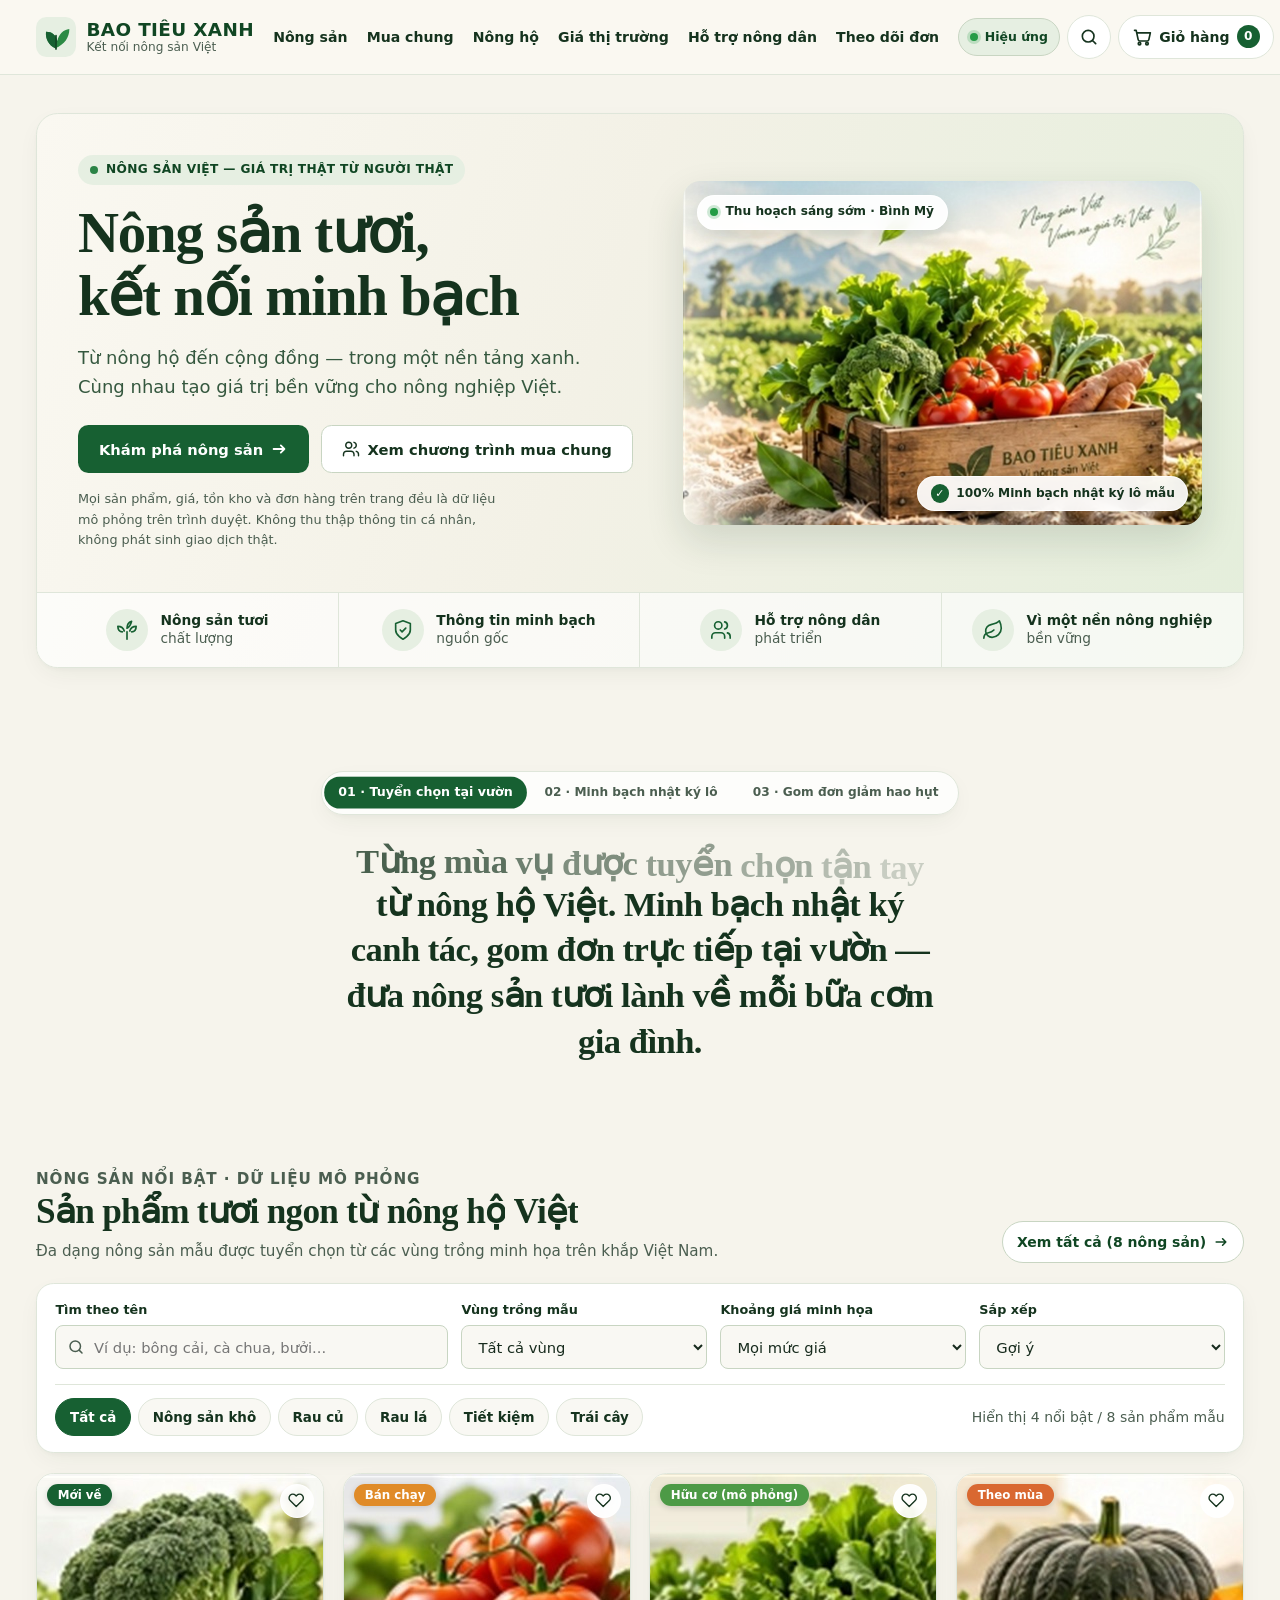
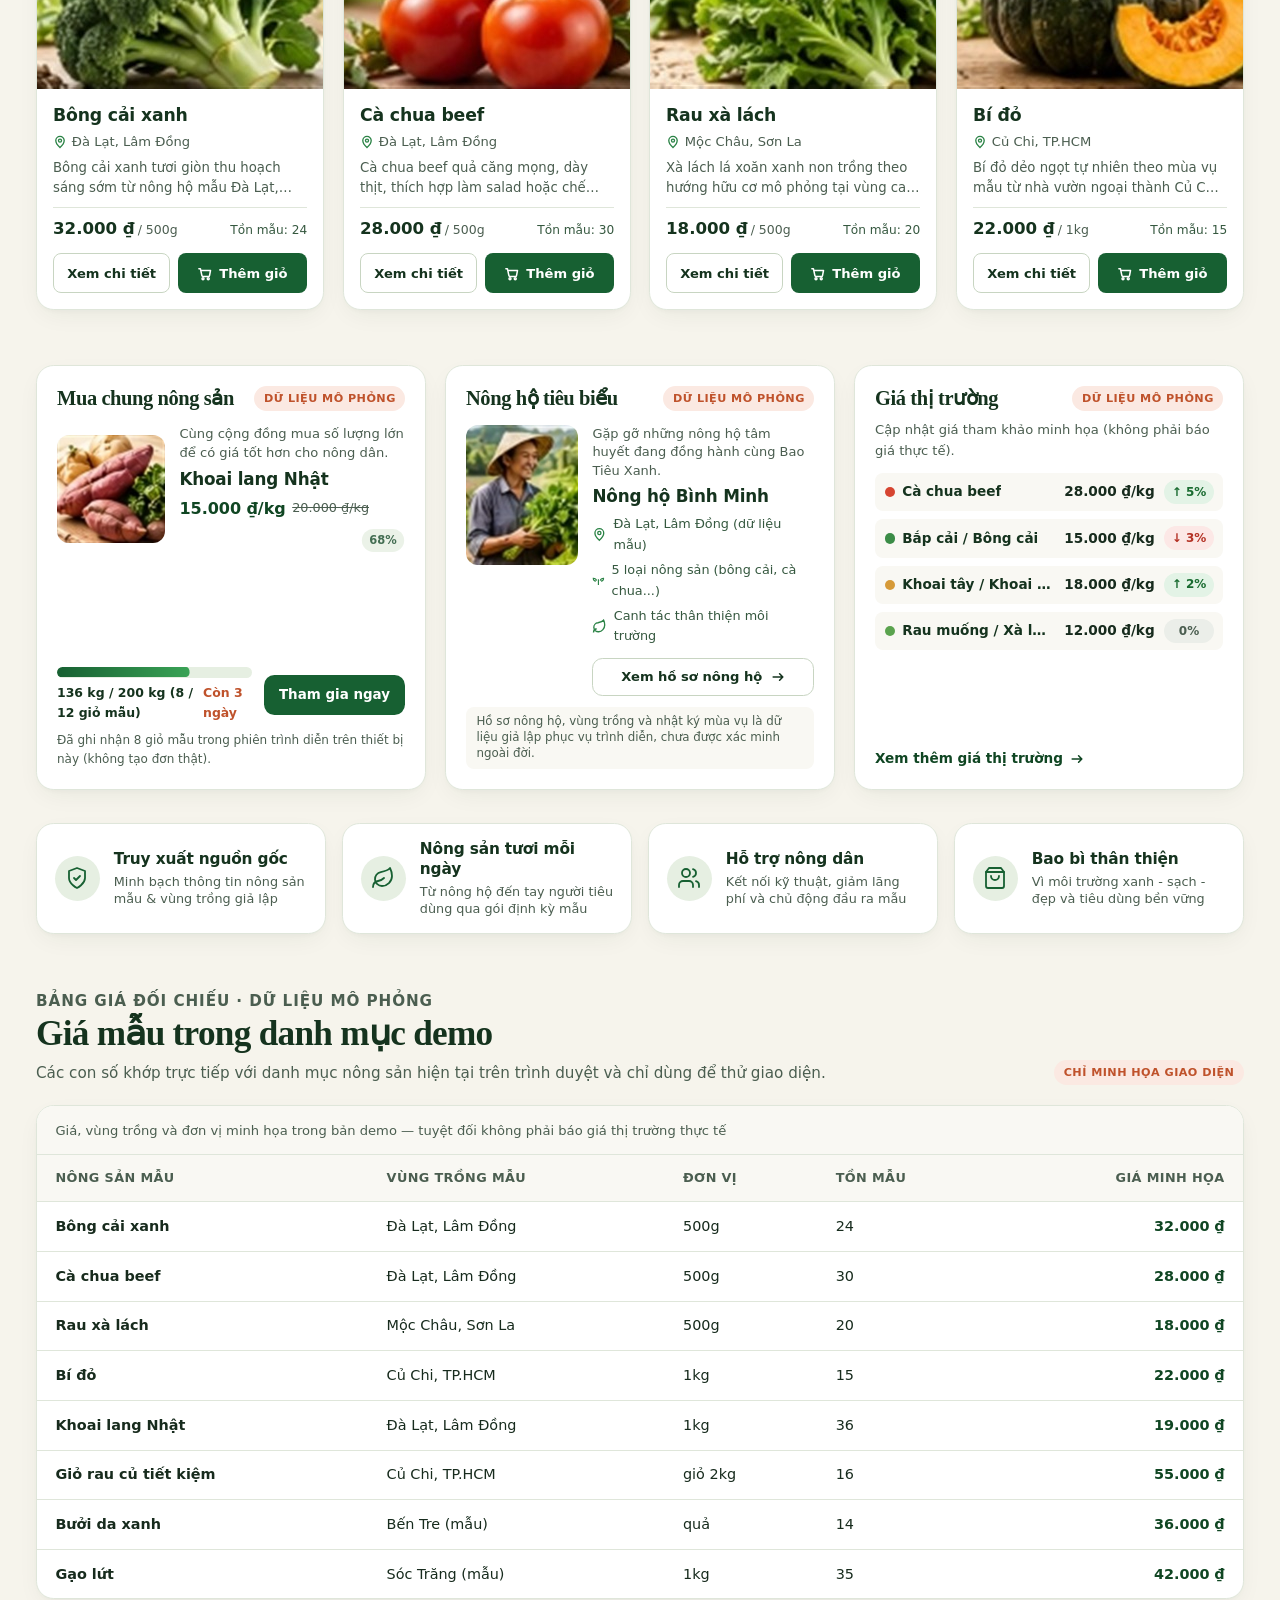
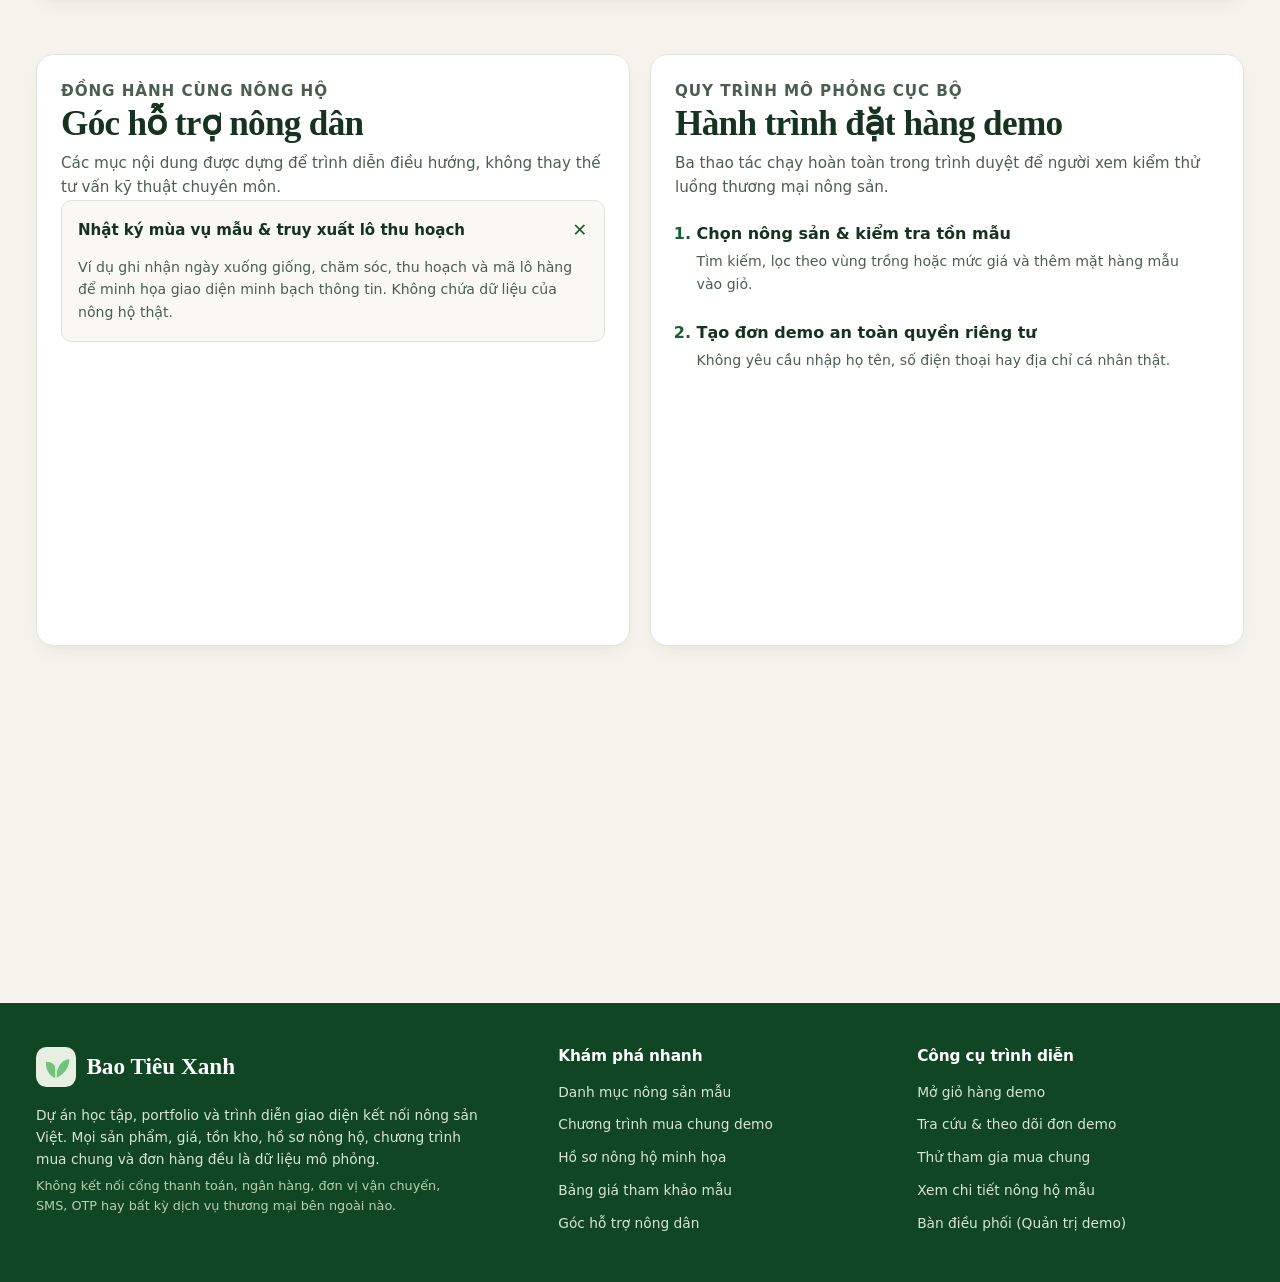
==== index.html @ a2316283 "Deploy Bao Tieu Xanh demo website with TITARVL Framer Motion" ====
<!DOCTYPE html>
<html lang="vi">
  <head>
    <meta charset="utf-8">
    <meta name="viewport" content="width=device-width, initial-scale=1">
    <title>Bao Tiêu Xanh — Nông sản tươi, kết nối minh bạch</title>
    <meta http-equiv="refresh" content="0; url=./demo-static/index.html">
    <script>
      window.location.replace("./demo-static/index.html" + window.location.search + window.location.hash);
    </script>
  </head>
  <body>
    <p>Đang chuyển hướng đến <a href="./demo-static/index.html">Bao Tiêu Xanh</a>...</p>
  </body>
</html>
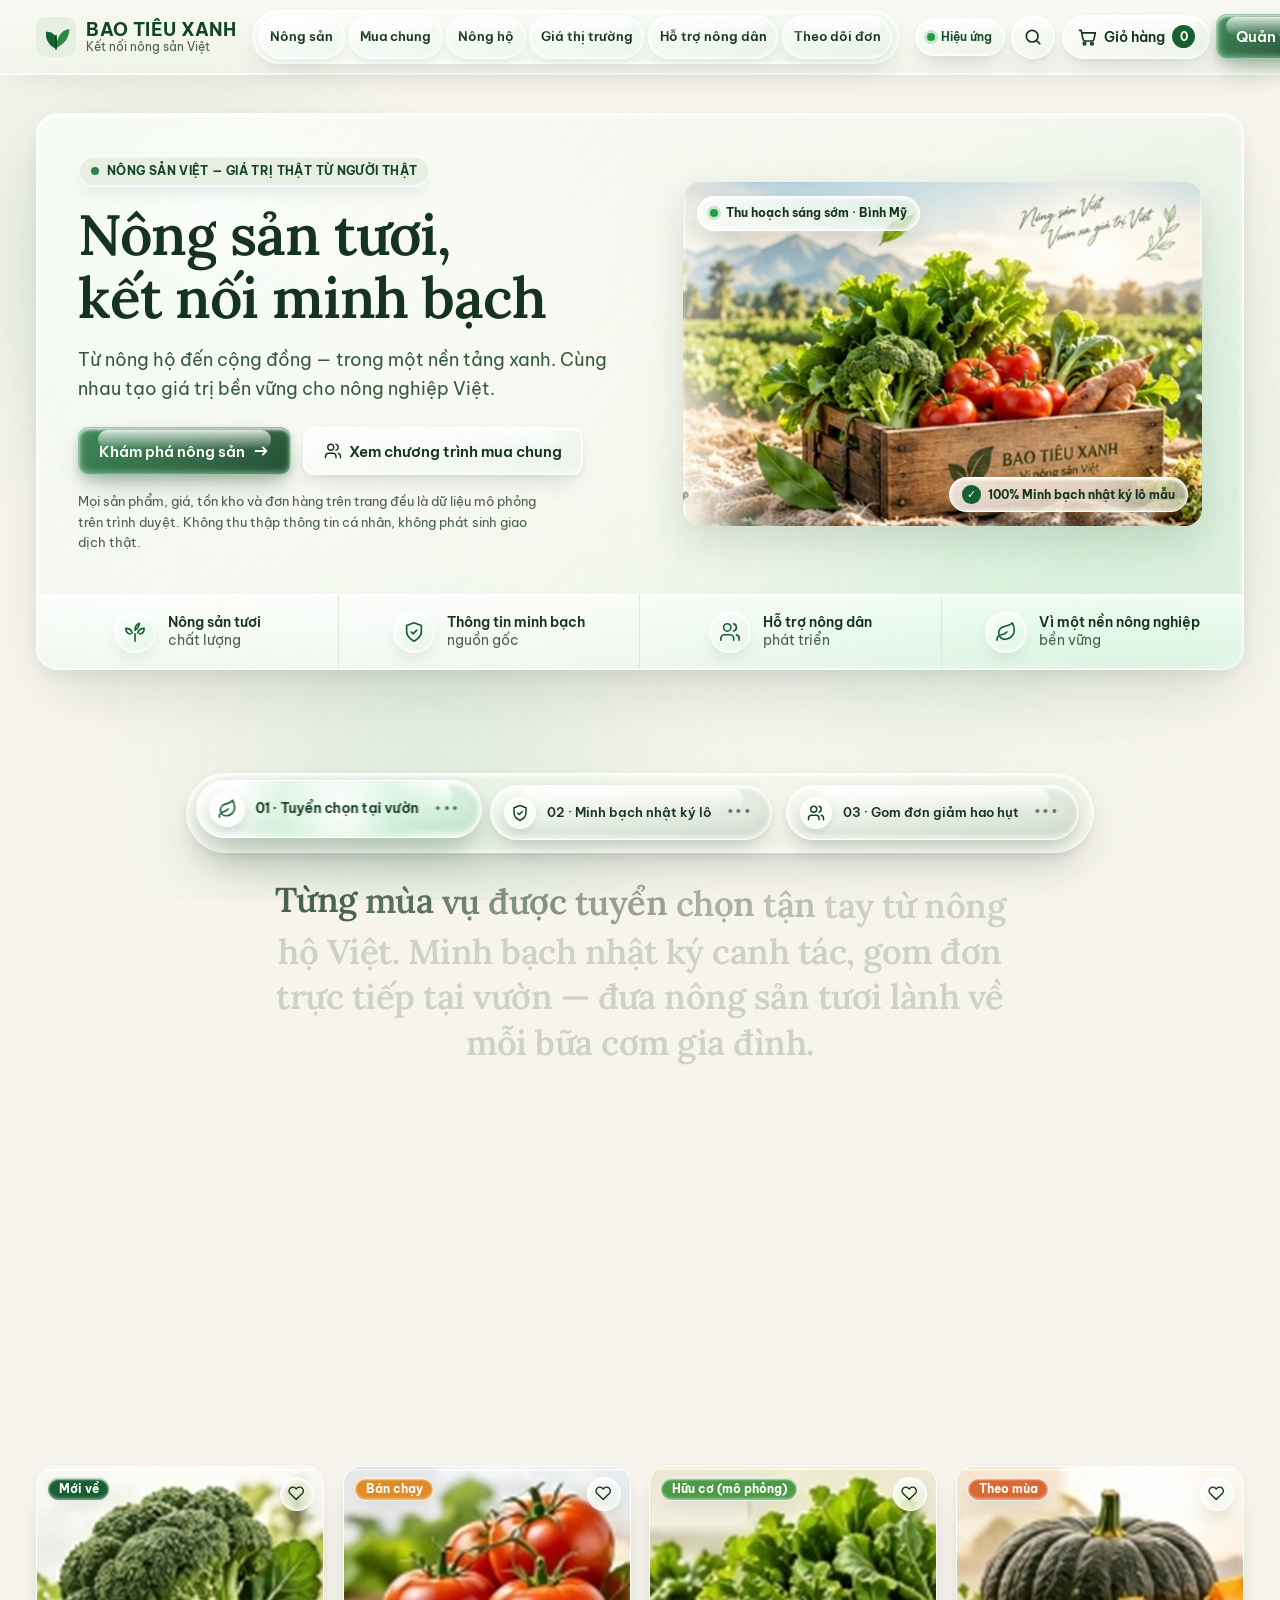
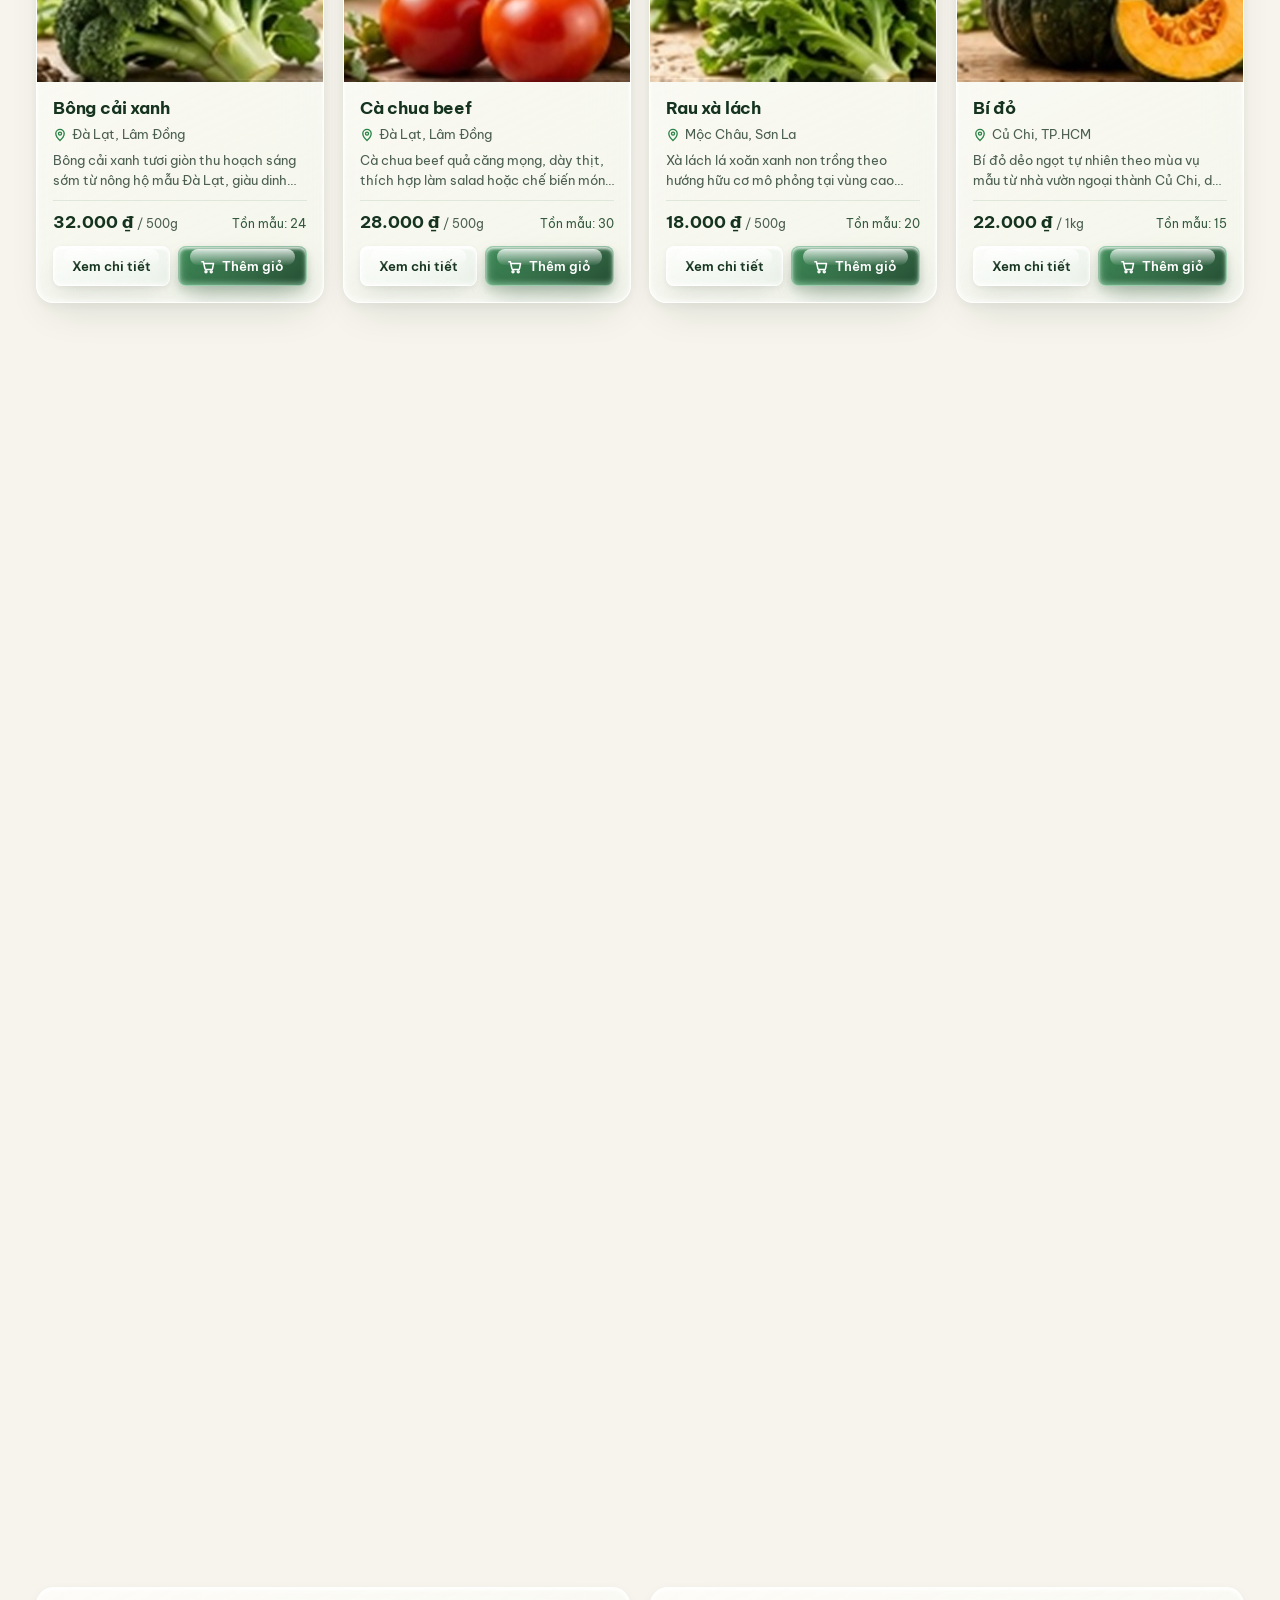
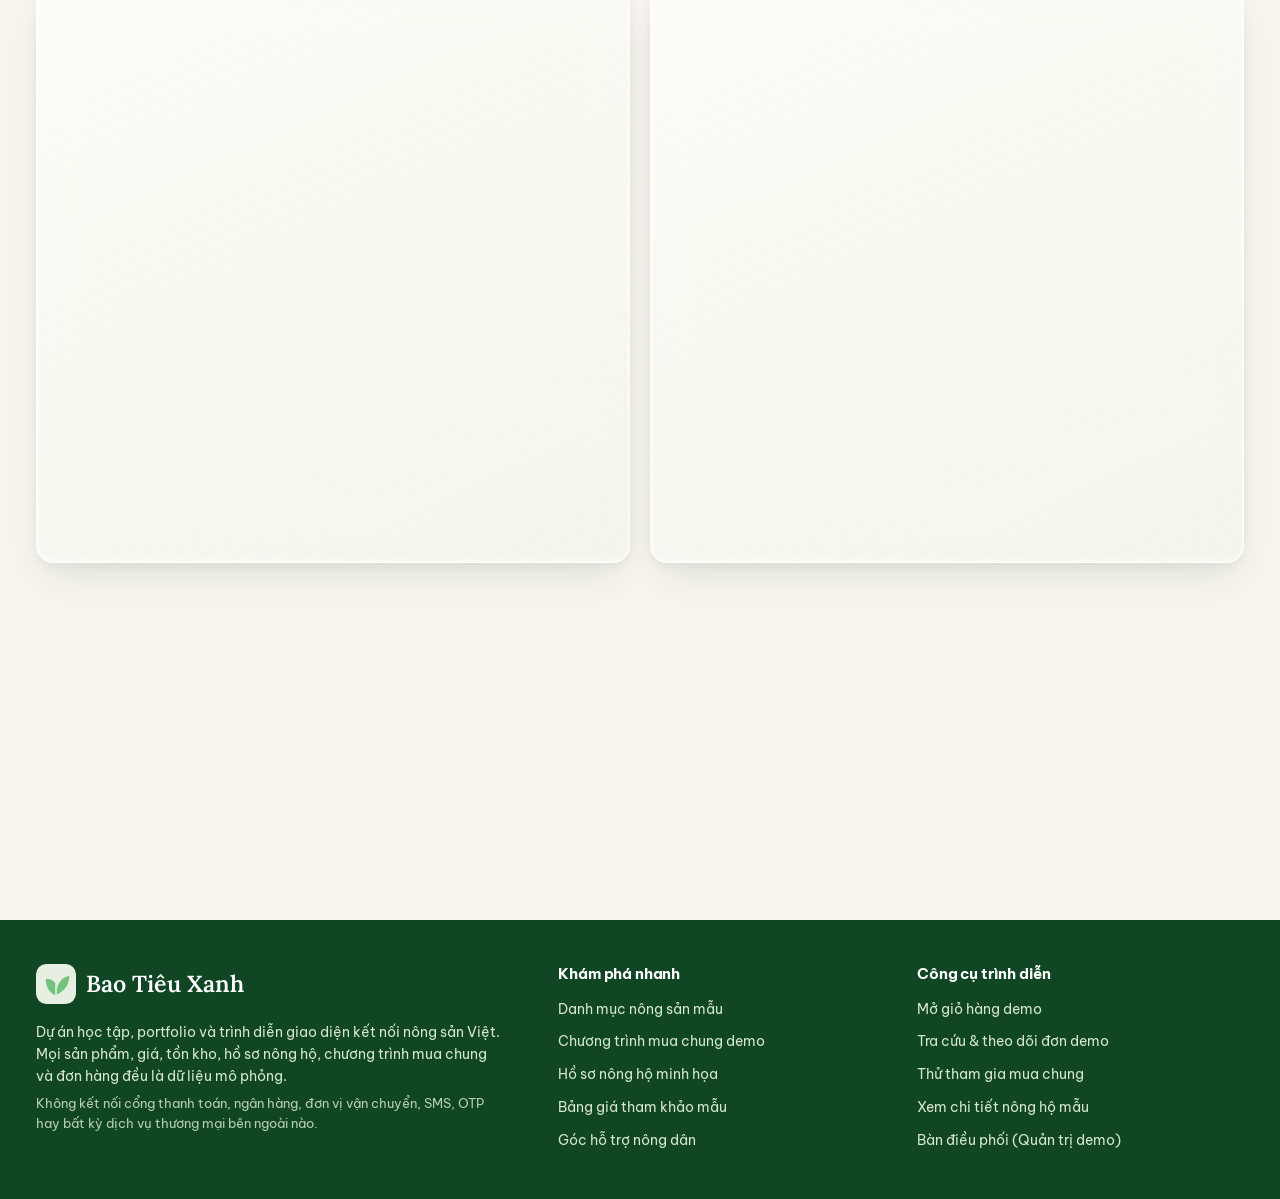
==== commit 911468f5: "Publish GitHub Pages static bundle" ====
--- a/index.html
+++ b/index.html
@@ -1,15 +1,1112 @@
-<!DOCTYPE html>
-<html lang="vi">
-  <head>
-    <meta charset="utf-8">
-    <meta name="viewport" content="width=device-width, initial-scale=1">
-    <title>Bao Tiêu Xanh — Nông sản tươi, kết nối minh bạch</title>
-    <meta http-equiv="refresh" content="0; url=./demo-static/index.html">
-    <script>
-      window.location.replace("./demo-static/index.html" + window.location.search + window.location.hash);
-    </script>
-  </head>
-  <body>
-    <p>Đang chuyển hướng đến <a href="./demo-static/index.html">Bao Tiêu Xanh</a>...</p>
-  </body>
-</html>
+<!doctype html>
+<html lang="vi" translate="no">
+
+<head>
+  <meta charset="utf-8">
+  <meta name="viewport" content="width=device-width, initial-scale=1">
+  <meta name="google" content="notranslate">
+  <meta name="theme-color" content="#176032">
+  <meta name="description"
+    content="Bao Tiêu Xanh — Nền tảng trình diễn kết nối nông sản Việt minh bạch, mua chung nông sản, hồ sơ nông hộ và đặt hàng mô phỏng.">
+  <link rel="preload" href="assets/fonts/lora-variable-latin.woff2" as="font" type="font/woff2" crossorigin>
+  <link rel="preload" href="assets/fonts/lora-variable-vietnamese.woff2" as="font" type="font/woff2" crossorigin>
+  <link rel="preload" href="assets/fonts/be-vietnam-pro-400-latin.woff2" as="font" type="font/woff2" crossorigin>
+  <link rel="preload" href="assets/fonts/be-vietnam-pro-400-vietnamese.woff2" as="font" type="font/woff2"
+    crossorigin>
+  <link rel="stylesheet" href="styles.css">
+  <script defer src="app.js"></script>
+  <title>Bao Tiêu Xanh — Kết nối nông sản Việt minh bạch (Bản trình diễn)</title>
+</head>
+
+<body>
+  <a class="skip-link" href="#main-content">Bỏ qua điều hướng</a>
+
+  <!-- Optical SVG Filter for Liquid Glass Refraction & Specular Caustics -->
+  <svg class="liquid-svg-defs" aria-hidden="true" focusable="false">
+    <defs>
+      <filter id="liquid-glass-refract" x="-10%" y="-10%" width="120%" height="120%" color-interpolation-filters="sRGB">
+        <feTurbulence type="fractalNoise" baseFrequency="0.018 0.024" numOctaves="2" seed="7" result="noise" />
+        <feGaussianBlur in="noise" stdDeviation="2.5" result="smoothNoise" />
+        <feDisplacementMap in="SourceGraphic" in2="smoothNoise" scale="6" xChannelSelector="R" yChannelSelector="G" />
+      </filter>
+    </defs>
+  </svg>
+
+  <!-- Ambient Color Orbs to maximize Frosted Liquid Glass backdrop-filter depth -->
+  <div class="ambient-glass-orbs" aria-hidden="true">
+    <span class="glass-orb glass-orb-emerald"></span>
+    <span class="glass-orb glass-orb-amber"></span>
+    <span class="glass-orb glass-orb-sage"></span>
+    <span class="glass-orb glass-orb-gold"></span>
+  </div>
+
+  <!-- Subtle botanical background line-art matching reference margins -->
+  <div class="botanical-decor botanical-decor-left" aria-hidden="true">
+    <svg viewBox="0 0 140 320" fill="none">
+      <path d="M12 290C42 225 68 150 96 42" stroke="currentColor" stroke-width="1.6" stroke-linecap="round" />
+      <path d="M56 184C28 172 14 148 18 124C44 130 62 152 56 184Z" stroke="currentColor" stroke-width="1.5"
+        stroke-linejoin="round" />
+      <path d="M68 148C98 140 116 118 114 92C86 96 68 118 68 148Z" stroke="currentColor" stroke-width="1.5"
+        stroke-linejoin="round" />
+      <path d="M78 110C52 96 42 74 46 50C70 58 84 80 78 110Z" stroke="currentColor" stroke-width="1.5"
+        stroke-linejoin="round" />
+      <path d="M88 76C112 66 126 48 124 24C100 30 88 50 88 76Z" stroke="currentColor" stroke-width="1.5"
+        stroke-linejoin="round" />
+    </svg>
+  </div>
+  <div class="botanical-decor botanical-decor-right" aria-hidden="true">
+    <svg viewBox="0 0 140 320" fill="none">
+      <path d="M128 290C98 225 72 150 44 42" stroke="currentColor" stroke-width="1.6" stroke-linecap="round" />
+      <path d="M84 184C112 172 126 148 122 124C96 130 78 152 84 184Z" stroke="currentColor" stroke-width="1.5"
+        stroke-linejoin="round" />
+      <path d="M72 148C42 140 24 118 26 92C54 96 72 118 72 148Z" stroke="currentColor" stroke-width="1.5"
+        stroke-linejoin="round" />
+      <path d="M62 110C88 96 98 74 94 50C70 58 56 80 62 110Z" stroke="currentColor" stroke-width="1.5"
+        stroke-linejoin="round" />
+    </svg>
+  </div>
+
+  <div class="site-wrapper">
+    <header class="site-header" id="site-header">
+      <div class="scroll-progress-bar" id="scroll-progress-bar" aria-hidden="true"></div>
+      <div class="container header-inner">
+        <button class="menu-toggle" id="menu-toggle" type="button" aria-expanded="false"
+          aria-controls="main-navigation">
+          <span class="menu-toggle-lines" aria-hidden="true"></span>
+          <span class="visually-hidden">Mở điều hướng</span>
+        </button>
+
+        <a class="brand-lockup" href="#home" aria-label="Bao Tiêu Xanh — Kết nối nông sản Việt, về đầu trang">
+          <span class="brand-icon-wrap" aria-hidden="true">
+            <svg class="brand-mark" viewBox="0 0 48 48">
+              <path d="M23 41C13 36 8 27 9 16C18 16 24 21 26 30C28 20 35 13 44 12C44 25 37 35 23 41Z" fill="#2b8a44" />
+              <path d="M23 41C13 36 8 27 9 16C18 16 24 21 26 30" fill="#176032" />
+              <path d="M24 42V22" stroke="#124724" stroke-width="2.6" stroke-linecap="round" />
+            </svg>
+          </span>
+          <span class="brand-text">
+            <span class="brand-title">BAO TIÊU XANH</span>
+            <span class="brand-subtitle">Kết nối nông sản Việt</span>
+          </span>
+        </a>
+
+        <nav class="main-navigation" id="main-navigation" aria-label="Điều hướng chính">
+          <a href="#san-pham">Nông sản</a>
+          <a href="#mua-chung">Mua chung</a>
+          <a href="#nong-ho">Nông hộ</a>
+          <a href="#gia-tham-khao">Giá thị trường</a>
+          <a href="#ho-tro">Hỗ trợ nông dân</a>
+          <button class="nav-link" type="button" data-open-dialog="track-dialog">Theo dõi đơn</button>
+          <button class="button button-small button-dark nav-admin-mobile" type="button"
+            data-open-dialog="admin-dialog">Quản trị</button>
+        </nav>
+
+        <div class="header-actions">
+          <button class="motion-toggle-btn" id="motion-toggle" type="button" aria-pressed="true"
+            title="Bật hoặc tắt hiệu ứng chuyển động">
+            <span class="motion-dot" aria-hidden="true"></span>
+            <span class="motion-label" id="motion-label">Hiệu ứng</span>
+          </button>
+
+          <button class="icon-action-btn" id="search-shortcut" type="button" aria-label="Tìm kiếm nông sản">
+            <svg viewBox="0 0 24 24" width="20" height="20" fill="none" stroke="currentColor" stroke-width="2"
+              stroke-linecap="round" stroke-linejoin="round" aria-hidden="true">
+              <circle cx="11" cy="11" r="7"></circle>
+              <path d="m20 20-3.5-3.5"></path>
+            </svg>
+          </button>
+
+          <button class="cart-trigger" id="cart-open" type="button" aria-haspopup="dialog" aria-controls="cart-dialog"
+            aria-label="Mở giỏ hàng demo">
+            <svg viewBox="0 0 24 24" width="20" height="20" fill="none" stroke="currentColor" stroke-width="2"
+              stroke-linecap="round" stroke-linejoin="round" aria-hidden="true">
+              <circle cx="9" cy="20" r="1.5"></circle>
+              <circle cx="18" cy="20" r="1.5"></circle>
+              <path d="M3 4h2l2.4 11.2a2 2 0 0 0 2 1.6h8.8a2 2 0 0 0 2-1.6L22 7H6"></path>
+            </svg>
+            <span class="cart-trigger-text">Giỏ hàng</span>
+            <span class="cart-count" id="cart-count" aria-label="0 sản phẩm">0</span>
+          </button>
+
+          <button class="button button-dark header-admin-btn" type="button" data-open-dialog="admin-dialog">Quản trị</button>
+        </div>
+      </div>
+    </header>
+
+    <main id="main-content">
+      <!-- HERO SECTION (Mapped to home-export.json Hero Section oT2BnE8Xo) -->
+      <section class="hero-section content-section" id="home" data-scene-target="harvest">
+        <div class="container">
+          <div class="hero-banner-shell" id="hero-banner-shell">
+            <div class="hero-main-grid">
+              <div class="hero-copy-col">
+                <!-- HjL21fk0e: appearEffect onMount (tween 0,1.03,0.56,1 1s) + parallaxEffect speed 140 -->
+                <p class="demo-note" data-hero-enter="tag" data-parallax-speed="140">
+                  <span class="demo-dot" aria-hidden="true"></span>
+                  <span>NÔNG SẢN VIỆT — GIÁ TRỊ THẬT TỪ NGƯỜI THẬT</span>
+                </p>
+                <!-- nSbXPqmtA: appearEffect onMount (y:60, tween 0.6,0,0.38,1.01 1.1s) + parallaxEffect speed 180 + withTextReveal -->
+                <h1 data-hero-enter="heading" data-parallax-speed="180" data-text-reveal>Nông sản tươi,<br>kết nối minh bạch</h1>
+                <!-- StcOupOJT: appearEffect onMount (y:60, skewX:-3, tween 0.6,0,0.38,1.01 1.1s) + parallaxEffect speed 140 -->
+                <p class="hero-copy" data-hero-enter="description" data-parallax-speed="140">Từ nông hộ đến cộng đồng —
+                  trong một nền tảng xanh. Cùng nhau tạo giá trị bền vững cho nông nghiệp Việt.</p>
+                <div class="hero-actions">
+                  <!-- apCbNrzxd: appearEffect onMount (y:60, skewX:-3, tween 0.6,0,0.38,1.01 1.1s) + parallaxEffect speed 140 -->
+                  <a class="button button-dark button-hero-primary" href="#san-pham" data-hero-enter="cta-primary"
+                    data-parallax-speed="140">
+                    <span>Khám phá nông sản</span>
+                    <svg viewBox="0 0 20 20" width="18" height="18" fill="none" stroke="currentColor" stroke-width="2"
+                      stroke-linecap="round" stroke-linejoin="round" aria-hidden="true">
+                      <path d="M4 10h12m-4-4 4 4-4 4" />
+                    </svg>
+                  </a>
+                  <!-- PXvYMi9dc: appearEffect onMount (y:60, skewX:-3, tween 0.6,0,0.38,1.01 1.1s) + parallaxEffect speed 140 -->
+                  <a class="button button-outline button-hero-secondary" href="#mua-chung"
+                    data-hero-enter="cta-secondary" data-parallax-speed="140">
+                    <svg viewBox="0 0 24 24" width="18" height="18" fill="none" stroke="currentColor" stroke-width="1.9"
+                      stroke-linecap="round" stroke-linejoin="round" aria-hidden="true">
+                      <path d="M16 21v-2a4 4 0 0 0-4-4H6a4 4 0 0 0-4 4v2" />
+                      <circle cx="9" cy="7" r="4" />
+                      <path d="M22 21v-2a4 4 0 0 0-3-3.87" />
+                      <path d="M16 3.13a4 4 0 0 1 0 7.75" />
+                    </svg>
+                    <span>Xem chương trình mua chung</span>
+                  </a>
+                </div>
+                <p class="hero-footnote" data-hero-enter="footnote">Mọi sản phẩm, giá, tồn kho và đơn hàng trên trang
+                  đều là dữ liệu mô phỏng trên trình duyệt. Không thu thập thông tin cá nhân, không phát sinh giao dịch
+                  thật.</p>
+              </div>
+
+              <div class="hero-media-col">
+                <!-- b3y0Udg0m: appearEffect onMount (opacity:0, scale:1.2, tween 0.44,0,0.56,1 1.6s 0s) + styleTransformEffect -->
+                <div class="hero-image-card" id="hero-image-card" data-hero-enter="media" data-parallax-speed="-80">
+                  <div class="hero-float-chip hero-float-chip-top" aria-hidden="true">
+                    <span class="chip-pulse-dot"></span>
+                    <span>Thu hoạch sáng sớm · Bình Mỹ</span>
+                  </div>
+                  <img src="assets/images/hero-banner.jpg"
+                    alt="Thùng gỗ nông sản tươi Bao Tiêu Xanh gồm bông cải xanh, cà chua, xà lách và khoai lang trên cánh đồng mẫu"
+                    width="680" height="450" fetchpriority="high">
+                  <div class="hero-float-chip hero-float-chip-bottom" aria-hidden="true">
+                    <span class="chip-icon-badge">✓</span>
+                    <span>100% Minh bạch nhật ký lô mẫu</span>
+                  </div>
+                </div>
+              </div>
+            </div>
+
+            <!-- 4 Platform Benefit Highlights inside Hero bottom strip -->
+            <div class="hero-highlights" aria-label="Giá trị cốt lõi Bao Tiêu Xanh">
+              <div class="highlight-item" data-hero-enter="highlight" style="--stagger-i: 0">
+                <span class="highlight-icon" aria-hidden="true">
+                  <svg viewBox="0 0 24 24" width="22" height="22" fill="none" stroke="currentColor" stroke-width="1.8"
+                    stroke-linecap="round" stroke-linejoin="round">
+                    <path d="M12 22v-8" />
+                    <path d="M7 14c-3.5 0-5-2.5-5-6 3.5 0 6 1.5 7 5" />
+                    <path d="M17 14c3.5 0 5-2.5 5-6-3.5 0-6 1.5-7 5" />
+                    <path d="M12 10c0-4 2-6.5 5-7.5-1 4-2.5 6.5-5 7.5Z" />
+                  </svg>
+                </span>
+                <div class="highlight-copy">
+                  <strong>Nông sản tươi</strong>
+                  <span>chất lượng</span>
+                </div>
+              </div>
+
+              <div class="highlight-item" data-hero-enter="highlight" style="--stagger-i: 1">
+                <span class="highlight-icon" aria-hidden="true">
+                  <svg viewBox="0 0 24 24" width="22" height="22" fill="none" stroke="currentColor" stroke-width="1.8"
+                    stroke-linecap="round" stroke-linejoin="round">
+                    <path d="M12 22s8-4 8-10V5l-8-3-8 3v7c0 6 8 10 8 10z" />
+                    <path d="m9 12 2 2 4-4" />
+                  </svg>
+                </span>
+                <div class="highlight-copy">
+                  <strong>Thông tin minh bạch</strong>
+                  <span>nguồn gốc</span>
+                </div>
+              </div>
+
+              <div class="highlight-item" data-hero-enter="highlight" style="--stagger-i: 2">
+                <span class="highlight-icon" aria-hidden="true">
+                  <svg viewBox="0 0 24 24" width="22" height="22" fill="none" stroke="currentColor" stroke-width="1.8"
+                    stroke-linecap="round" stroke-linejoin="round">
+                    <path d="M16 21v-2a4 4 0 0 0-4-4H6a4 4 0 0 0-4 4v2" />
+                    <circle cx="9" cy="7" r="4" />
+                    <path d="M22 21v-2a4 4 0 0 0-3-3.87" />
+                    <path d="M16 3.13a4 4 0 0 1 0 7.75" />
+                  </svg>
+                </span>
+                <div class="highlight-copy">
+                  <strong>Hỗ trợ nông dân</strong>
+                  <span>phát triển</span>
+                </div>
+              </div>
+
+              <div class="highlight-item" data-hero-enter="highlight" style="--stagger-i: 3">
+                <span class="highlight-icon" aria-hidden="true">
+                  <svg viewBox="0 0 24 24" width="22" height="22" fill="none" stroke="currentColor" stroke-width="1.8"
+                    stroke-linecap="round" stroke-linejoin="round">
+                    <path d="M11 20A7 7 0 0 1 9.8 6.1C15.5 5 17 4.48 19 2c1 2 2 4.18 2 8 0 5.5-4.78 10-10 10Z" />
+                    <path d="M2 21c0-3 1.85-5.36 5.08-6C9.5 14.52 12 13 13 12" />
+                  </svg>
+                </span>
+                <div class="highlight-copy">
+                  <strong>Vì một nền nông nghiệp</strong>
+                  <span>bền vững</span>
+                </div>
+              </div>
+            </div>
+          </div>
+        </div>
+      </section>
+
+      <!-- SUB-HERO EDITORIAL MANIFESTO (Mapped to home-export.json Sub Hero GxWICECEJ, Headline 1 iwKWyOoan withTextReveal, fYpWaNEya scrollVariantEffect & Flare ClYkQI6UH) -->
+      <section class="sub-hero-manifesto" id="sub-hero-manifesto" aria-label="Tuyên ngôn minh bạch nông sản Việt">
+        <div class="framer-flare" data-reveal data-reveal-type="flare" aria-hidden="true"></div>
+        <div class="container sub-hero-inner">
+          <div class="sub-hero-variant-rail liquid-capsule-dock" id="sub-hero-variant-rail" data-active-step="1" role="group" aria-label="Bộ nút kính lỏng 3D định hướng">
+            <button class="sub-hero-step liquid-capsule is-active" type="button" data-step="1" data-scroll-to="#san-pham">
+              <span class="liquid-capsule-icon" aria-hidden="true">
+                <svg viewBox="0 0 24 24" width="18" height="18" fill="none" stroke="currentColor" stroke-width="2" stroke-linecap="round" stroke-linejoin="round">
+                  <path d="M11 20A7 7 0 0 1 9.8 6.1C15.5 5 17 4.48 19 2c1 2 2 4.18 2 8 0 5.5-4.78 10-10 10Z"/>
+                  <path d="M2 21c0-3 1.85-5.36 5.08-6C9.5 14.52 12 13 13 12"/>
+                </svg>
+              </span>
+              <span class="liquid-capsule-label">01 · Tuyển chọn tại vườn</span>
+              <span class="liquid-capsule-dots" aria-hidden="true">•••</span>
+            </button>
+            <button class="sub-hero-step liquid-capsule" type="button" data-step="2" data-scroll-to="#nong-ho">
+              <span class="liquid-capsule-icon" aria-hidden="true">
+                <svg viewBox="0 0 24 24" width="18" height="18" fill="none" stroke="currentColor" stroke-width="2" stroke-linecap="round" stroke-linejoin="round">
+                  <path d="M12 22s8-4 8-10V5l-8-3-8 3v7c0 6 8 10 8 10z"/>
+                  <path d="m9 12 2 2 4-4"/>
+                </svg>
+              </span>
+              <span class="liquid-capsule-label">02 · Minh bạch nhật ký lô</span>
+              <span class="liquid-capsule-dots" aria-hidden="true">•••</span>
+            </button>
+            <button class="sub-hero-step liquid-capsule" type="button" data-step="3" data-scroll-to="#mua-chung">
+              <span class="liquid-capsule-icon" aria-hidden="true">
+                <svg viewBox="0 0 24 24" width="18" height="18" fill="none" stroke="currentColor" stroke-width="2" stroke-linecap="round" stroke-linejoin="round">
+                  <path d="M16 21v-2a4 4 0 0 0-4-4H6a4 4 0 0 0-4 4v2"/>
+                  <circle cx="9" cy="7" r="4"/>
+                  <path d="M22 21v-2a4 4 0 0 0-3-3.87"/>
+                  <path d="M16 3.13a4 4 0 0 1 0 7.75"/>
+                </svg>
+              </span>
+              <span class="liquid-capsule-label">03 · Gom đơn giảm hao hụt</span>
+              <span class="liquid-capsule-dots" aria-hidden="true">•••</span>
+            </button>
+          </div>
+          <p class="sub-hero-scrub-headline" id="sub-hero-scrub-headline" data-scroll-scrub-text>
+            Từng mùa vụ được tuyển chọn tận tay từ nông hộ Việt. Minh bạch nhật ký canh tác, gom đơn trực tiếp tại vườn
+            — đưa nông sản tươi lành về mỗi bữa cơm gia đình.
+          </p>
+        </div>
+      </section>
+
+      <!-- FEATURED PRODUCTS & CATALOG SECTION -->
+      <section class="content-section products-section" id="san-pham" data-scene-target="produce">
+        <div class="container">
+          <div class="section-header-bar" data-reveal data-reveal-type="spring-up">
+            <div class="section-heading">
+              <p class="section-kicker">NÔNG SẢN NỔI BẬT · DỮ LIỆU MÔ PHỎNG</p>
+              <h2 data-text-reveal>Sản phẩm tươi ngon từ nông hộ Việt</h2>
+              <p>Đa dạng nông sản mẫu được tuyển chọn từ các vùng trồng minh họa trên khắp Việt Nam.</p>
+            </div>
+            <div class="section-header-right">
+              <button class="view-all-btn" id="toggle-catalog-view" type="button">
+                <span id="toggle-catalog-label">Xem tất cả</span>
+                <svg viewBox="0 0 20 20" width="16" height="16" fill="none" stroke="currentColor" stroke-width="2"
+                  stroke-linecap="round" stroke-linejoin="round" aria-hidden="true">
+                  <path d="M4 10h12m-4-4 4 4-4 4" />
+                </svg>
+              </button>
+            </div>
+          </div>
+
+          <div class="catalog-toolbar" data-reveal>
+            <div class="catalog-controls">
+              <label class="search-field">
+                <span>Tìm theo tên</span>
+                <div class="search-input-wrap">
+                  <svg class="search-input-icon" viewBox="0 0 24 24" width="18" height="18" fill="none"
+                    stroke="currentColor" stroke-width="2" stroke-linecap="round" stroke-linejoin="round"
+                    aria-hidden="true">
+                    <circle cx="11" cy="11" r="7"></circle>
+                    <path d="m20 20-3.5-3.5"></path>
+                  </svg>
+                  <input id="product-search" type="search" autocomplete="off"
+                    placeholder="Ví dụ: bông cải, cà chua, bưởi...">
+                </div>
+              </label>
+
+              <label class="select-field">
+                <span>Vùng trồng mẫu</span>
+                <select id="region-filter">
+                  <option value="">Tất cả vùng</option>
+                </select>
+              </label>
+
+              <label class="select-field">
+                <span>Khoảng giá minh họa</span>
+                <select id="price-filter">
+                  <option value="all">Mọi mức giá</option>
+                  <option value="low">Đến 30.000 ₫</option>
+                  <option value="middle">30.001–50.000 ₫</option>
+                  <option value="high">Trên 50.000 ₫</option>
+                </select>
+              </label>
+
+              <label class="select-field">
+                <span>Sắp xếp</span>
+                <select id="sort-select">
+                  <option value="featured">Gợi ý</option>
+                  <option value="price-asc">Giá thấp đến cao</option>
+                  <option value="price-desc">Giá cao đến thấp</option>
+                  <option value="name">Tên A đến Z</option>
+                </select>
+              </label>
+            </div>
+
+            <div class="catalog-meta-row">
+              <div class="category-filter" id="category-filters" role="group" aria-label="Lọc theo nhóm nông sản"></div>
+              <p class="result-count" id="results-count" aria-live="polite"></p>
+            </div>
+          </div>
+
+          <div class="product-grid" id="product-grid" aria-live="polite"></div>
+        </div>
+      </section>
+
+      <!-- THREE-COLUMN BENTO SHOWCASE (GROUP BUYING, FARMER PROFILES, MARKET PRICES) -->
+      <div class="container bento-showcase-container">
+        <div class="bento-showcase-grid">
+          <!-- CARD 1: MUA CHUNG NÔNG SẢN (ksVSZX7ix story-left + iLB2S3RaZ scrollVariantEffect) -->
+          <section class="bento-card group-section" id="mua-chung" data-scene-target="group" data-reveal
+            data-reveal-type="story-left" data-scroll-variant="from" style="--stagger-i: 0">
+            <div class="bento-card-header">
+              <h2>Mua chung nông sản</h2>
+              <span class="sim-pill">DỮ LIỆU MÔ PHỎNG</span>
+            </div>
+
+            <div class="group-panel">
+              <div class="group-media-row">
+                <div class="group-thumb-wrap">
+                  <img src="assets/images/khoai-lang-nhat.jpg" alt="Khoai lang Nhật minh họa chương trình mua chung"
+                    width="160" height="160">
+                </div>
+                <div class="group-copy">
+                  <p class="group-intro-text">Cùng cộng đồng mua số lượng lớn để có giá tốt hơn cho nông dân.</p>
+                  <h3 id="group-title">Khoai lang Nhật</h3>
+                  <div class="group-price-tier">
+                    <strong class="group-price-active">15.000&nbsp;₫/kg</strong>
+                    <del class="group-price-original">20.000&nbsp;₫/kg</del>
+                    <span class="group-percent-pill" id="group-percent-pill">68%</span>
+                  </div>
+                </div>
+                <div class="group-secondary-thumb" aria-hidden="true">
+                  <img src="assets/images/gio-rau-mua-chung.jpg" alt="" width="140" height="120">
+                </div>
+              </div>
+
+              <div class="group-progress">
+                <div class="group-bar-row">
+                  <div class="group-bar-col">
+                    <progress class="visually-hidden" id="group-progress" value="8" max="12">68%</progress>
+                    <div class="group-meter-track" aria-hidden="true">
+                      <span class="group-meter-fill" id="group-meter-fill" style="transform: scaleX(0.68)"></span>
+                    </div>
+                    <div class="progress-labels">
+                      <strong id="group-progress-label">136 kg / 200 kg (8 / 12 giỏ mẫu)</strong>
+                      <span class="group-countdown">Còn 3 ngày</span>
+                    </div>
+                  </div>
+                  <button class="button button-dark button-group-join" type="button"
+                    data-open-dialog="group-dialog">Tham gia ngay</button>
+                </div>
+                <p class="group-progress-note" id="group-progress-note">Tiến độ mô phỏng cục bộ trên trình duyệt, không
+                  tạo đơn hay nghĩa vụ mua thật.</p>
+              </div>
+            </div>
+          </section>
+
+          <!-- CARD 2: NÔNG HỘ TIÊU BIỂU (qDUqTHgyi spring-up) -->
+          <section class="bento-card farmer-section" id="nong-ho" data-scene-target="farm" data-reveal
+            data-reveal-type="spring-up" style="--stagger-i: 1">
+            <div class="bento-card-header">
+              <h2>Nông hộ tiêu biểu</h2>
+              <span class="sim-pill">DỮ LIỆU MÔ PHỎNG</span>
+            </div>
+
+            <div class="farmer-record">
+              <div class="farmer-card-grid">
+                <div class="farmer-avatar-wrap">
+                  <img src="assets/images/nong-ho-binh-minh.jpg" alt="Chân dung minh họa đại diện Nông hộ Bình Minh"
+                    width="160" height="200">
+                </div>
+                <div class="farmer-record-main">
+                  <p class="farmer-intro-text">Gặp gỡ những nông hộ tâm huyết đang đồng hành cùng Bao Tiêu Xanh.</p>
+                  <h3>Nông hộ Bình Minh</h3>
+                  <dl class="farmer-facts">
+                    <div>
+                      <dt>
+                        <svg viewBox="0 0 20 20" width="15" height="15" fill="none" stroke="currentColor"
+                          stroke-width="1.8" aria-hidden="true">
+                          <path d="M10 18s6-5.2 6-10a6 6 0 1 0-12 0c0 4.8 6 10 6 10Z" />
+                          <circle cx="10" cy="8" r="2.2" />
+                        </svg>
+                        <span class="visually-hidden">Khu vực mẫu:</span>
+                      </dt>
+                      <dd>Đà Lạt, Lâm Đồng (dữ liệu mẫu)</dd>
+                    </div>
+                    <div>
+                      <dt>
+                        <svg viewBox="0 0 20 20" width="15" height="15" fill="none" stroke="currentColor"
+                          stroke-width="1.8" aria-hidden="true">
+                          <path d="M10 17V8" />
+                          <path d="M6 11c-2.5 0-4-1.8-4-4.5 2.5 0 4.5 1.2 5.2 3.8" />
+                          <path d="M14 11c2.5 0 4-1.8 4-4.5-2.5 0-4.5 1.2-5.2 3.8" />
+                        </svg>
+                        <span class="visually-hidden">Sản phẩm minh họa:</span>
+                      </dt>
+                      <dd>5 loại nông sản (bông cải, cà chua...)</dd>
+                    </div>
+                    <div>
+                      <dt>
+                        <svg viewBox="0 0 20 20" width="15" height="15" fill="none" stroke="currentColor"
+                          stroke-width="1.8" aria-hidden="true">
+                          <path d="M9 17A6 6 0 0 1 8 5c4.5-1 6-1.5 7.5-3.5.8 1.6 1.5 3.4 1.5 6.5 0 4.6-3.8 9-8 9Z" />
+                          <path d="M2 18c0-2.5 1.5-4.4 4.2-5" />
+                        </svg>
+                        <span class="visually-hidden">Phương thức mẫu:</span>
+                      </dt>
+                      <dd>Canh tác thân thiện môi trường</dd>
+                    </div>
+                  </dl>
+                  <button class="button button-outline button-farmer-more" type="button"
+                    data-open-dialog="farmer-dialog">
+                    <span>Xem hồ sơ nông hộ</span>
+                    <svg viewBox="0 0 20 20" width="16" height="16" fill="none" stroke="currentColor" stroke-width="2"
+                      stroke-linecap="round" stroke-linejoin="round" aria-hidden="true">
+                      <path d="M4 10h12m-4-4 4 4-4 4" />
+                    </svg>
+                  </button>
+                </div>
+              </div>
+              <p class="farmer-disclaimer">Hồ sơ nông hộ, vùng trồng và nhật ký mùa vụ là dữ liệu giả lập phục vụ trình
+                diễn, chưa được xác minh ngoài đời.</p>
+            </div>
+          </section>
+
+          <!-- CARD 3: GIÁ THỊ TRƯỜNG (dkNurMcjR story-right) -->
+          <section class="bento-card market-card-section" id="gia-thi-truong-card" data-reveal
+            data-reveal-type="story-right" style="--stagger-i: 2">
+            <div class="bento-card-header">
+              <h2>Giá thị trường</h2>
+              <span class="sim-pill">DỮ LIỆU MÔ PHỎNG</span>
+            </div>
+            <p class="market-card-subtitle">Cập nhật giá tham khảo minh họa (không phải báo giá thực tế).</p>
+
+            <ul class="market-quick-list" id="market-quick-list" aria-label="Bảng tóm tắt giá tham khảo minh họa">
+              <li class="market-quick-item">
+                <span class="market-item-name">
+                  <span class="market-dot market-dot-red" aria-hidden="true"></span>
+                  <strong>Cà chua beef</strong>
+                </span>
+                <span class="market-item-price">28.000&nbsp;₫/kg</span>
+                <span class="market-trend trend-up" aria-label="Tăng 5 phần trăm mô phỏng">↑ 5%</span>
+              </li>
+              <li class="market-quick-item">
+                <span class="market-item-name">
+                  <span class="market-dot market-dot-green" aria-hidden="true"></span>
+                  <strong>Bắp cải / Bông cải</strong>
+                </span>
+                <span class="market-item-price">15.000&nbsp;₫/kg</span>
+                <span class="market-trend trend-down" aria-label="Giảm 3 phần trăm mô phỏng">↓ 3%</span>
+              </li>
+              <li class="market-quick-item">
+                <span class="market-item-name">
+                  <span class="market-dot market-dot-gold" aria-hidden="true"></span>
+                  <strong>Khoai tây / Khoai lang</strong>
+                </span>
+                <span class="market-item-price">18.000&nbsp;₫/kg</span>
+                <span class="market-trend trend-up" aria-label="Tăng 2 phần trăm mô phỏng">↑ 2%</span>
+              </li>
+              <li class="market-quick-item">
+                <span class="market-item-name">
+                  <span class="market-dot market-dot-leaf" aria-hidden="true"></span>
+                  <strong>Rau muống / Xà lách</strong>
+                </span>
+                <span class="market-item-price">12.000&nbsp;₫/kg</span>
+                <span class="market-trend trend-neutral" aria-label="Không đổi 0 phần trăm mô phỏng">0%</span>
+              </li>
+            </ul>
+
+            <a class="market-more-link" href="#gia-tham-khao">
+              <span>Xem thêm giá thị trường</span>
+              <svg viewBox="0 0 20 20" width="16" height="16" fill="none" stroke="currentColor" stroke-width="2"
+                stroke-linecap="round" stroke-linejoin="round" aria-hidden="true">
+                <path d="M4 10h12m-4-4 4 4-4 4" />
+              </svg>
+            </a>
+          </section>
+        </div>
+      </div>
+
+      <!-- SUSTAINABILITY & FARMER SUPPORT 4-CARD FEATURE STRIP (kEdkOUsev tween-up) -->
+      <section class="content-section value-section" id="minh-bach" data-scene-target="farm">
+        <div class="container">
+          <div class="visually-hidden">
+            <h2>Cam kết minh bạch và định hướng bền vững trong bản trình diễn</h2>
+          </div>
+          <div class="value-feature-grid">
+            <article class="value-feature-card" data-reveal data-reveal-type="tween-up" style="--stagger-i: 0">
+              <span class="value-feature-icon" aria-hidden="true">
+                <svg viewBox="0 0 24 24" width="24" height="24" fill="none" stroke="currentColor" stroke-width="1.8"
+                  stroke-linecap="round" stroke-linejoin="round">
+                  <path d="M12 22s8-4 8-10V5l-8-3-8 3v7c0 6 8 10 8 10z" />
+                  <path d="m9 12 2 2 4-4" />
+                </svg>
+              </span>
+              <div>
+                <h3>Truy xuất nguồn gốc</h3>
+                <p>Minh bạch thông tin nông sản mẫu & vùng trồng giả lập</p>
+              </div>
+            </article>
+
+            <article class="value-feature-card" data-reveal data-reveal-type="tween-up" style="--stagger-i: 1">
+              <span class="value-feature-icon" aria-hidden="true">
+                <svg viewBox="0 0 24 24" width="24" height="24" fill="none" stroke="currentColor" stroke-width="1.8"
+                  stroke-linecap="round" stroke-linejoin="round">
+                  <path d="M11 20A7 7 0 0 1 9.8 6.1C15.5 5 17 4.48 19 2c1 2 2 4.18 2 8 0 5.5-4.78 10-10 10Z" />
+                  <path d="M2 21c0-3 1.85-5.36 5.08-6C9.5 14.52 12 13 13 12" />
+                </svg>
+              </span>
+              <div>
+                <h3>Nông sản tươi mỗi ngày</h3>
+                <p>Từ nông hộ đến tay người tiêu dùng qua gói định kỳ mẫu</p>
+              </div>
+            </article>
+
+            <article class="value-feature-card" data-reveal data-reveal-type="tween-up" style="--stagger-i: 2">
+              <span class="value-feature-icon" aria-hidden="true">
+                <svg viewBox="0 0 24 24" width="24" height="24" fill="none" stroke="currentColor" stroke-width="1.8"
+                  stroke-linecap="round" stroke-linejoin="round">
+                  <path d="M16 21v-2a4 4 0 0 0-4-4H6a4 4 0 0 0-4 4v2" />
+                  <circle cx="9" cy="7" r="4" />
+                  <path d="M22 21v-2a4 4 0 0 0-3-3.87" />
+                  <path d="M16 3.13a4 4 0 0 1 0 7.75" />
+                </svg>
+              </span>
+              <div>
+                <h3>Hỗ trợ nông dân</h3>
+                <p>Kết nối kỹ thuật, giảm lãng phí và chủ động đầu ra mẫu</p>
+              </div>
+            </article>
+
+            <article class="value-feature-card" data-reveal data-reveal-type="tween-up" style="--stagger-i: 3">
+              <span class="value-feature-icon" aria-hidden="true">
+                <svg viewBox="0 0 24 24" width="24" height="24" fill="none" stroke="currentColor" stroke-width="1.8"
+                  stroke-linecap="round" stroke-linejoin="round">
+                  <path d="M6 2 3 6v14a2 2 0 0 0 2 2h14a2 2 0 0 0 2-2V6l-3-4Z" />
+                  <path d="M3 6h18" />
+                  <path d="M16 10a4 4 0 0 1-8 0" />
+                </svg>
+              </span>
+              <div>
+                <h3>Bao bì thân thiện</h3>
+                <p>Vì môi trường xanh - sạch - đẹp và tiêu dùng bền vững</p>
+              </div>
+            </article>
+          </div>
+        </div>
+      </section>
+
+      <!-- FULL SAMPLE MARKET PRICE TABLE SECTION -->
+      <section class="content-section market-section" id="gia-tham-khao">
+        <div class="container">
+          <div class="section-header-bar" data-reveal data-reveal-type="spring-up">
+            <div class="section-heading">
+              <p class="section-kicker">BẢNG GIÁ ĐỐI CHIẾU · DỮ LIỆU MÔ PHỎNG</p>
+              <h2 data-text-reveal>Giá mẫu trong danh mục demo</h2>
+              <p>Các con số khớp trực tiếp với danh mục nông sản hiện tại trên trình duyệt và chỉ dùng để thử giao diện.
+              </p>
+            </div>
+            <div class="section-header-right">
+              <span class="sim-pill">CHỈ MINH HỌA GIAO DIỆN</span>
+            </div>
+          </div>
+
+          <div class="market-table-wrap" data-reveal data-reveal-type="spring-up">
+            <table>
+              <caption>Giá, vùng trồng và đơn vị minh họa trong bản demo — tuyệt đối không phải báo giá thị trường thực
+                tế</caption>
+              <thead>
+                <tr>
+                  <th scope="col">Nông sản mẫu</th>
+                  <th scope="col">Vùng trồng mẫu</th>
+                  <th scope="col">Đơn vị</th>
+                  <th scope="col">Tồn mẫu</th>
+                  <th scope="col">Giá minh họa</th>
+                </tr>
+              </thead>
+              <tbody id="market-table-body"></tbody>
+            </table>
+          </div>
+        </div>
+      </section>
+
+      <!-- FARMER SUPPORT, ORDER WORKFLOW & FAQ SECTIONS -->
+      <div class="container lower-sections-grid">
+        <section class="content-section support-section" id="ho-tro">
+          <div class="section-heading" data-reveal data-reveal-type="spring-up">
+            <p class="section-kicker">ĐỒNG HÀNH CÙNG NÔNG HỘ</p>
+            <h2 data-text-reveal>Góc hỗ trợ nông dân</h2>
+            <p>Các mục nội dung được dựng để trình diễn điều hướng, không thay thế tư vấn kỹ thuật chuyên môn.</p>
+          </div>
+          <div class="support-list">
+            <details open data-reveal data-reveal-type="tween-up" style="--stagger-i: 0">
+              <summary>Nhật ký mùa vụ mẫu & truy xuất lô thu hoạch</summary>
+              <p>Ví dụ ghi nhận ngày xuống giống, chăm sóc, thu hoạch và mã lô hàng để minh họa giao diện minh bạch
+                thông tin. Không chứa dữ liệu của nông hộ thật.</p>
+            </details>
+            <details data-reveal data-reveal-type="tween-up" style="--stagger-i: 1">
+              <summary>Tận dụng nông sản chưa đồng đều hình thức</summary>
+              <p>Mô phỏng giải pháp phân loại nông sản ngoại hình chưa đồng đều thành túi rau tiết kiệm, giúp giảm thất
+                thoát sau thu hoạch trong mô hình học tập.</p>
+            </details>
+            <details data-reveal data-reveal-type="tween-up" style="--stagger-i: 2">
+              <summary>Ghi nhận sâu bệnh & điều kiện canh tác tổng quát</summary>
+              <p>Ghi rõ thời điểm, biểu hiện quan sát được và điều kiện thời tiết; việc xử lý ngoài thực tế cần theo
+                hướng dẫn của cơ quan chuyên môn nông nghiệp.</p>
+            </details>
+            <details data-reveal data-reveal-type="tween-up" style="--stagger-i: 3">
+              <summary>Danh mục vật tư nông nghiệp minh họa</summary>
+              <p>Chỉ là bố cục trình diễn thông tin. Không giới thiệu thương hiệu, liều lượng hay khuyến nghị sử dụng
+                chế phẩm cụ thể.</p>
+            </details>
+          </div>
+        </section>
+
+        <section class="content-section workflow-section" id="cach-hoat-dong">
+          <div class="section-heading" data-reveal data-reveal-type="tween-down">
+            <p class="section-kicker">QUY TRÌNH MÔ PHỎNG CỤC BỘ</p>
+            <h2 data-text-reveal>Hành trình đặt hàng demo</h2>
+            <p>Ba thao tác chạy hoàn toàn trong trình duyệt để người xem kiểm thử luồng thương mại nông sản.</p>
+          </div>
+          <ol class="workflow-list">
+            <li data-reveal data-reveal-type="tween-up" style="--stagger-i: 0">
+              <span>Chọn nông sản & kiểm tra tồn mẫu</span>
+              <p>Tìm kiếm, lọc theo vùng trồng hoặc mức giá và thêm mặt hàng mẫu vào giỏ.</p>
+            </li>
+            <li data-reveal data-reveal-type="tween-up" style="--stagger-i: 1">
+              <span>Tạo đơn demo an toàn quyền riêng tư</span>
+              <p>Không yêu cầu nhập họ tên, số điện thoại hay địa chỉ cá nhân thật.</p>
+            </li>
+            <li data-reveal data-reveal-type="tween-up" style="--stagger-i: 2">
+              <span>Theo dõi trạng thái & giữ tồn 24 giờ</span>
+              <p>Dùng mã đơn <code>BTX-…</code> để tra cứu lịch sử hoặc chuyển trạng thái trong Bàn điều phối demo.</p>
+            </li>
+          </ol>
+          <div class="retention-box" data-reveal data-reveal-type="tween-up" style="--stagger-i: 3">
+            <p class="retention-note">Đơn chờ xác nhận giữ tồn mô phỏng tối đa 24 giờ. Khi hết hạn hoặc hủy/từ chối, hệ
+              thống demo tự động hoàn trả tồn mẫu đúng một lần.</p>
+            <div class="retention-actions">
+              <button class="button button-outline button-small" type="button" data-open-dialog="track-dialog">Mở tra
+                cứu đơn demo</button>
+              <button class="button button-dark button-small" type="button" data-open-dialog="admin-dialog">Mở quản trị
+                demo</button>
+            </div>
+          </div>
+        </section>
+      </div>
+
+      <section class="content-section faq-section" id="cau-hoi">
+        <div class="container">
+          <div class="section-heading" data-reveal data-reveal-type="spring-up">
+            <p class="section-kicker">RANH GIỚI PHÁP LÝ & TRÌNH DIỄN</p>
+            <h2 data-text-reveal>Câu hỏi thường gặp</h2>
+            <p>Những giới hạn quan trọng giúp phân biệt rõ bản trình diễn học tập với hoạt động thương mại thực tế.</p>
+          </div>
+          <div class="faq-list faq-grid">
+            <details data-reveal data-reveal-type="spring-up" style="--stagger-i: 0">
+              <summary>Đây có phải cửa hàng đang bán hàng thật không?</summary>
+              <p>Không. Đây là website phục vụ học tập, portfolio và thi cuộc thi; hoàn toàn không có giao dịch thương
+                mại hay giao nhận hàng hóa thật.</p>
+            </details>
+            <details data-reveal data-reveal-type="spring-up" style="--stagger-i: 1">
+              <summary>Thông tin nguồn gốc và nông hộ đã được xác minh chưa?</summary>
+              <p>Chưa. Mọi tên nông hộ, vùng trồng, nhãn "Hữu cơ (mô phỏng)" và phương thức canh tác đều là dữ liệu giả
+                lập để minh họa thiết kế giao diện.</p>
+            </details>
+            <details data-reveal data-reveal-type="spring-up" style="--stagger-i: 2">
+              <summary>Đơn hàng và giỏ hàng demo được lưu ở đâu?</summary>
+              <p>Tất cả trạng thái chỉ lưu trong <code>localStorage</code> của trình duyệt trên thiết bị của bạn. Không
+                có dữ liệu nào được gửi tới máy chủ bên ngoài.</p>
+            </details>
+            <details data-reveal data-reveal-type="spring-up" style="--stagger-i: 3">
+              <summary>Bảng quản trị demo có dùng để bảo mật thật không?</summary>
+              <p>Không. Bàn điều phối demo là công cụ thao tác cục bộ giúp người chấm thi và khách xem thử nghiệm
+                thêm/sửa sản phẩm, duyệt đơn và chỉnh mục tiêu mua chung.</p>
+            </details>
+          </div>
+        </div>
+      </section>
+    </main>
+
+    <footer class="site-footer">
+      <div class="container footer-inner">
+        <div class="footer-brand-col">
+          <a class="brand-footer" href="#home">
+            <span class="brand-icon-wrap" aria-hidden="true">
+              <svg class="brand-mark" viewBox="0 0 48 48">
+                <path d="M23 41C13 36 8 27 9 16C18 16 24 21 26 30C28 20 35 13 44 12C44 25 37 35 23 41Z"
+                  fill="#74c37c" />
+                <path d="M24 42V22" stroke="#d9f0db" stroke-width="2.6" stroke-linecap="round" />
+              </svg>
+            </span>
+            <span>Bao Tiêu Xanh</span>
+          </a>
+          <p>Dự án học tập, portfolio và trình diễn giao diện kết nối nông sản Việt. Mọi sản phẩm, giá, tồn kho, hồ sơ
+            nông hộ, chương trình mua chung và đơn hàng đều là dữ liệu mô phỏng.</p>
+          <p class="footer-legal">Không kết nối cổng thanh toán, ngân hàng, đơn vị vận chuyển, SMS, OTP hay bất kỳ dịch
+            vụ thương mại bên ngoài nào.</p>
+        </div>
+
+        <div class="footer-links-col">
+          <h3>Khám phá nhanh</h3>
+          <ul>
+            <li><a href="#san-pham">Danh mục nông sản mẫu</a></li>
+            <li><a href="#mua-chung">Chương trình mua chung demo</a></li>
+            <li><a href="#nong-ho">Hồ sơ nông hộ minh họa</a></li>
+            <li><a href="#gia-tham-khao">Bảng giá tham khảo mẫu</a></li>
+            <li><a href="#ho-tro">Góc hỗ trợ nông dân</a></li>
+          </ul>
+        </div>
+
+        <div class="footer-links-col">
+          <h3>Công cụ trình diễn</h3>
+          <ul>
+            <li><button class="footer-action-link" type="button" data-open-dialog="cart-dialog">Mở giỏ hàng
+                demo</button></li>
+            <li><button class="footer-action-link" type="button" data-open-dialog="track-dialog">Tra cứu & theo dõi đơn
+                demo</button></li>
+            <li><button class="footer-action-link" type="button" data-open-dialog="group-dialog">Thử tham gia mua
+                chung</button></li>
+            <li><button class="footer-action-link" type="button" data-open-dialog="farmer-dialog">Xem chi tiết nông hộ
+                mẫu</button></li>
+            <li><button class="footer-action-link" type="button" data-open-dialog="admin-dialog">Bàn điều phối (Quản trị
+                demo)</button></li>
+          </ul>
+        </div>
+      </div>
+    </footer>
+
+    <!-- MOBILE BOTTOM NAVIGATION BAR (MATCHING SMARTPHONE REFERENCE VIEW) -->
+    <nav class="mobile-bottom-nav" aria-label="Điều hướng nhanh trên di động">
+      <a class="mobile-nav-item is-active" href="#home">
+        <svg viewBox="0 0 24 24" width="20" height="20" fill="none" stroke="currentColor" stroke-width="2"
+          stroke-linecap="round" stroke-linejoin="round" aria-hidden="true">
+          <path d="m3 9 9-7 9 7v11a2 2 0 0 1-2 2H5a2 2 0 0 1-2-2z" />
+          <polyline points="9 22 9 12 15 12 15 22" />
+        </svg>
+        <span>Trang chủ</span>
+      </a>
+      <a class="mobile-nav-item" href="#san-pham">
+        <svg viewBox="0 0 24 24" width="20" height="20" fill="none" stroke="currentColor" stroke-width="2"
+          stroke-linecap="round" stroke-linejoin="round" aria-hidden="true">
+          <path d="M11 20A7 7 0 0 1 9.8 6.1C15.5 5 17 4.48 19 2c1 2 2 4.18 2 8 0 5.5-4.78 10-10 10Z" />
+          <path d="M2 21c0-3 1.85-5.36 5.08-6C9.5 14.52 12 13 13 12" />
+        </svg>
+        <span>Nông sản</span>
+      </a>
+      <a class="mobile-nav-item" href="#mua-chung">
+        <svg viewBox="0 0 24 24" width="20" height="20" fill="none" stroke="currentColor" stroke-width="2"
+          stroke-linecap="round" stroke-linejoin="round" aria-hidden="true">
+          <path d="M16 21v-2a4 4 0 0 0-4-4H6a4 4 0 0 0-4 4v2" />
+          <circle cx="9" cy="7" r="4" />
+          <path d="M22 21v-2a4 4 0 0 0-3-3.87" />
+          <path d="M16 3.13a4 4 0 0 1 0 7.75" />
+        </svg>
+        <span>Mua chung</span>
+      </a>
+      <button class="mobile-nav-item" type="button" data-open-dialog="track-dialog">
+        <svg viewBox="0 0 24 24" width="20" height="20" fill="none" stroke="currentColor" stroke-width="2"
+          stroke-linecap="round" stroke-linejoin="round" aria-hidden="true">
+          <path d="M14 2H6a2 2 0 0 0-2 2v16a2 2 0 0 0 2 2h12a2 2 0 0 0 2-2V8z" />
+          <polyline points="14 2 14 8 20 8" />
+          <line x1="16" y1="13" x2="8" y2="13" />
+          <line x1="16" y1="17" x2="8" y2="17" />
+        </svg>
+        <span>Đơn hàng</span>
+      </button>
+      <button class="mobile-nav-item" type="button" data-open-dialog="admin-dialog">
+        <svg viewBox="0 0 24 24" width="20" height="20" fill="none" stroke="currentColor" stroke-width="2"
+          stroke-linecap="round" stroke-linejoin="round" aria-hidden="true">
+          <circle cx="12" cy="8" r="4" />
+          <path d="M20 21a8 8 0 1 0-16 0" />
+        </svg>
+        <span>Tài khoản</span>
+      </button>
+    </nav>
+  </div>
+
+  <!-- DIALOG 1: PRODUCT DETAIL -->
+  <dialog class="dialog-panel" id="product-dialog" aria-labelledby="product-dialog-title">
+    <div class="dialog-heading">
+      <div>
+        <span class="sim-pill">CHI TIẾT NÔNG SẢN MẪU</span>
+        <h2 id="product-dialog-title">Chi tiết nông sản mẫu</h2>
+      </div>
+      <button class="close-button" type="button" data-close-dialog="product-dialog"
+        aria-label="Đóng chi tiết">Đóng</button>
+    </div>
+    <div id="product-detail"></div>
+  </dialog>
+
+  <!-- DIALOG 2: SHOPPING CART & SIMULATED CHECKOUT -->
+  <dialog class="dialog-panel" id="cart-dialog" aria-labelledby="cart-title">
+    <div class="dialog-heading">
+      <div>
+        <span class="sim-pill">GIỎ HÀNG & ĐẶT ĐƠN MÔ PHỎNG</span>
+        <h2 id="cart-title">Giỏ hàng demo</h2>
+      </div>
+      <button class="close-button" type="button" data-close-dialog="cart-dialog"
+        aria-label="Đóng giỏ hàng">Đóng</button>
+    </div>
+    <div id="cart-lines"></div>
+    <div class="cart-summary">
+      <div class="demo-checkout-options">
+        <label for="checkout-schedule">
+          <span>Hình thức nhận hàng minh họa (không thu thập địa chỉ thật)</span>
+          <select id="checkout-schedule" name="schedule">
+            <option value="Giao tiêu chuẩn trong ngày (mô phỏng)">Giao tiêu chuẩn trong ngày (mô phỏng)</option>
+            <option value="Gói định kỳ hằng tuần (mô phỏng)">Gói định kỳ hằng tuần (mô phỏng)</option>
+            <option value="Nhận tại điểm gom cộng đồng (mô phỏng)">Nhận tại điểm gom cộng đồng (mô phỏng)</option>
+          </select>
+        </label>
+        <label for="checkout-note">
+          <span>Ghi chú đơn demo (tùy chọn, không nhập thông tin cá nhân)</span>
+          <input id="checkout-note" type="text" maxlength="100" autocomplete="off"
+            placeholder="Ví dụ: Chọn bắp cải nhỏ, giao buổi sáng...">
+        </label>
+      </div>
+      <p class="cart-total-row">
+        <span>Tổng tiền minh họa</span>
+        <strong id="cart-total">0&nbsp;₫</strong>
+      </p>
+      <button class="button button-dark button-wide" id="place-order" type="button">Tạo đơn demo</button>
+      <p class="form-note">Không nhập thông tin cá nhân. Nút này chỉ tạo mã đơn mô phỏng lưu cục bộ trong trình duyệt và
+        giữ tồn mẫu tối đa 24 giờ.</p>
+      <div class="checkout-result" id="checkout-result" aria-live="polite"></div>
+    </div>
+  </dialog>
+
+  <!-- DIALOG 3: ORDER TRACKING -->
+  <dialog class="dialog-panel" id="track-dialog" aria-labelledby="track-title">
+    <div class="dialog-heading">
+      <div>
+        <span class="sim-pill">TRA CỨU TRẠNG THÁI MÔ PHỎNG</span>
+        <h2 id="track-title">Theo dõi đơn demo</h2>
+      </div>
+      <button class="close-button" type="button" data-close-dialog="track-dialog"
+        aria-label="Đóng theo dõi đơn">Đóng</button>
+    </div>
+    <p class="dialog-intro">Nhập mã đơn được tạo trên trình duyệt này hoặc chọn nhanh từ danh sách đơn demo vừa tạo bên
+      dưới.</p>
+    <form id="track-form" class="inline-form">
+      <label for="track-code">Mã đơn demo</label>
+      <div class="inline-form-row">
+        <input id="track-code" name="code" autocomplete="off" required maxlength="32" placeholder="BTX-…">
+        <button class="button button-dark" type="submit">Tra cứu</button>
+      </div>
+    </form>
+    <div id="recent-orders-bar" class="recent-orders-bar" aria-live="polite"></div>
+    <div id="track-result" class="track-result" aria-live="polite"></div>
+  </dialog>
+
+  <!-- DIALOG 4: GROUP BUYING PARTICIPATION -->
+  <dialog class="dialog-panel" id="group-dialog" aria-labelledby="group-dialog-title">
+    <div class="dialog-heading">
+      <div>
+        <span class="sim-pill">CHƯƠNG TRÌNH MUA CHUNG MẪU</span>
+        <h2 id="group-dialog-title">Thử tham gia mua chung</h2>
+      </div>
+      <button class="close-button" type="button" data-close-dialog="group-dialog"
+        aria-label="Đóng chương trình">Đóng</button>
+    </div>
+    <p class="dialog-intro">Lượt tham gia chỉ cập nhật thanh tiến độ mô phỏng trong trình duyệt này, hoàn toàn không tạo
+      đơn mua bán thật và không thu tiền.</p>
+    <div class="group-tier-preview">
+      <div>
+        <span>Mức giá lẻ mẫu</span>
+        <strong>20.000&nbsp;₫/kg</strong>
+      </div>
+      <div>
+        <span>Mức giá gom chung mẫu</span>
+        <strong class="text-brand">15.000&nbsp;₫/kg (-25%)</strong>
+      </div>
+    </div>
+    <form id="group-form" class="stacked-form">
+      <label for="group-quantity">Số giỏ mẫu đăng ký thử</label>
+      <select id="group-quantity" name="quantity">
+        <option value="1">1 giỏ mẫu (tương đương ~15 kg)</option>
+        <option value="2">2 giỏ mẫu (tương đương ~30 kg)</option>
+        <option value="3">3 giỏ mẫu (tương đương ~45 kg)</option>
+      </select>
+      <button class="button button-dark button-wide" type="submit">Cập nhật lượt demo</button>
+    </form>
+  </dialog>
+
+  <!-- DIALOG 5: FARMER PROFILES DETAIL -->
+  <dialog class="dialog-panel" id="farmer-dialog" aria-labelledby="farmer-dialog-title">
+    <div class="dialog-heading">
+      <div>
+        <span class="sim-pill">HỒ SƠ NÔNG HỘ GIẢ LẬP</span>
+        <h2 id="farmer-dialog-title">Hồ sơ nông hộ đồng hành (Dữ liệu mẫu)</h2>
+      </div>
+      <button class="close-button" type="button" data-close-dialog="farmer-dialog"
+        aria-label="Đóng hồ sơ nông hộ">Đóng</button>
+    </div>
+    <p class="dialog-intro">Các hồ sơ dưới đây được xây dựng nhằm minh họa cách trình bày vùng trồng, nhật ký mùa vụ và
+      liên kết sản phẩm. Không phải chứng nhận hay cam kết thương mại thật.</p>
+    <div class="farmer-profiles-modal-list">
+      <article class="farmer-modal-card">
+        <div class="farmer-modal-head">
+          <img src="assets/images/nong-ho-binh-minh.jpg" alt="Minh họa Nông hộ Bình Minh" width="76" height="76">
+          <div>
+            <span class="sim-pill">HỒ SƠ MẪU #01</span>
+            <h3>Nông hộ Bình Minh</h3>
+            <p>Khu vực mẫu: Đà Lạt, Lâm Đồng · Mô hình luân canh rau củ ôn đới</p>
+          </div>
+        </div>
+        <p>Ghi chép nhật ký xuống giống bông cải xanh, cà chua beef và khoai lang Nhật theo từng lô thu hoạch mẫu. Ưu
+          tiên phân ủ hữu cơ và tưới nhỏ giọt tiết kiệm nước.</p>
+        <div class="farmer-modal-actions">
+          <button class="button button-light button-small" type="button" data-filter-region="Đà Lạt, Lâm Đồng">Xem nông
+            sản vùng Đà Lạt</button>
+        </div>
+      </article>
+
+      <article class="farmer-modal-card">
+        <div class="farmer-modal-head">
+          <div class="farmer-modal-avatar-svg" aria-hidden="true">🌿</div>
+          <div>
+            <span class="sim-pill">HỒ SƠ MẪU #02</span>
+            <h3>Vườn Ven Sông & Nông hộ Củ Chi</h3>
+            <p>Khu vực mẫu: Củ Chi, TP.HCM · Mô hình rau ăn lá và củ quả theo mùa</p>
+          </div>
+        </div>
+        <p>Minh họa mô hình cung ứng bí đỏ và túi rau củ tiết kiệm giúp giảm lãng phí nông sản chưa đồng đều về kích
+          thước sau thu hoạch.</p>
+        <div class="farmer-modal-actions">
+          <button class="button button-light button-small" type="button" data-filter-region="Củ Chi, TP.HCM">Xem nông
+            sản vùng Củ Chi</button>
+        </div>
+      </article>
+
+      <article class="farmer-modal-card">
+        <div class="farmer-modal-head">
+          <div class="farmer-modal-avatar-svg" aria-hidden="true">🌱</div>
+          <div>
+            <span class="sim-pill">HỒ SƠ MẪU #03</span>
+            <h3>Tổ hợp tác Mộc Châu Xanh (Mẫu)</h3>
+            <p>Khu vực mẫu: Mộc Châu, Sơn La · Rau xà lách và rau ôn đới</p>
+          </div>
+        </div>
+        <p>Hồ sơ giả lập minh họa quy trình thu hoạch sáng sớm, đóng gói giấy thân thiện môi trường và cập nhật tồn mẫu
+          theo ngày.</p>
+        <div class="farmer-modal-actions">
+          <button class="button button-light button-small" type="button" data-filter-region="Mộc Châu, Sơn La">Xem nông
+            sản vùng Mộc Châu</button>
+        </div>
+      </article>
+    </div>
+  </dialog>
+
+  <!-- DIALOG 6: DEMO ADMINISTRATION -->
+  <dialog class="dialog-panel admin-dialog" id="admin-dialog" aria-labelledby="admin-title">
+    <div class="dialog-heading">
+      <div>
+        <span class="sim-pill">QUẢN TRỊ CỤC BỘ · KHÔNG XÁC THỰC</span>
+        <h2 id="admin-title">Bàn điều phối demo</h2>
+        <p class="dialog-intro">Dữ liệu lưu cục bộ trên thiết bị này. Khu vực không có xác thực, chỉ phục vụ kiểm thử
+          tính năng demo.</p>
+      </div>
+      <button class="close-button" type="button" data-close-dialog="admin-dialog"
+        aria-label="Đóng quản trị">Đóng</button>
+    </div>
+
+    <div class="admin-shell" data-ui="admin">
+      <div class="admin-top-bar">
+        <div class="admin-overview" id="admin-overview"></div>
+        <div class="admin-utility-actions">
+          <button class="button button-light button-small" id="admin-export-orders" type="button">Xuất đơn CSV</button>
+          <button class="button button-light button-small" id="admin-restore-defaults" type="button">Khôi phục dữ liệu
+            mẫu</button>
+        </div>
+      </div>
+
+      <div class="admin-tabs" role="tablist" aria-label="Khu vực quản trị demo">
+        <button id="tab-products" type="button" role="tab" aria-selected="true" aria-controls="admin-products-panel">Sản
+          phẩm</button>
+        <button id="tab-orders" type="button" role="tab" aria-selected="false" aria-controls="admin-orders-panel">Đơn
+          demo</button>
+        <button id="tab-group" type="button" role="tab" aria-selected="false" aria-controls="admin-group-panel">Mua
+          chung</button>
+      </div>
+
+      <section id="admin-products-panel" role="tabpanel" aria-labelledby="tab-products">
+        <div id="admin-products"></div>
+        <form id="admin-product-form" class="admin-product-form">
+          <h3 id="admin-form-title">Thêm sản phẩm mẫu</h3>
+          <input type="hidden" name="productId">
+          <div class="admin-form-grid">
+            <label>Tên sản phẩm<input name="name" required minlength="2" maxlength="56"
+                placeholder="Ví dụ: Cà rốt Đà Lạt"></label>
+            <label>Nhóm<input name="category" required maxlength="32" value="Rau củ"></label>
+            <label>Đơn vị<input name="unit" required maxlength="20" value="500g"></label>
+            <label>Giá mẫu (VND)<input name="price" required type="number" min="1" max="1000000000" step="1"
+                placeholder="25000"></label>
+            <label>Tồn mẫu<input name="stock" required type="number" min="0" max="1000000" step="1"
+                placeholder="20"></label>
+            <label>Vùng trồng mẫu<input name="region" required maxlength="56" placeholder="Đà Lạt, Lâm Đồng"></label>
+          </div>
+          <label>Mô tả mẫu<textarea name="description" rows="2" maxlength="180" required
+              placeholder="Mô tả ngắn gọn về mặt hàng minh họa..."></textarea></label>
+          <div class="admin-form-actions">
+            <button class="button button-dark" type="submit" id="admin-save-product">Thêm sản phẩm</button>
+            <button class="text-button" type="button" id="admin-reset-form" hidden>Hủy sửa</button>
+          </div>
+        </form>
+      </section>
+
+      <section id="admin-orders-panel" role="tabpanel" aria-labelledby="tab-orders" hidden>
+        <div id="admin-orders"></div>
+      </section>
+
+      <section id="admin-group-panel" role="tabpanel" aria-labelledby="tab-group" hidden>
+        <p class="admin-empty" id="admin-group-summary"></p>
+        <form id="admin-group-form" class="admin-product-form">
+          <h3>Chương trình mua chung mẫu</h3>
+          <label for="admin-group-name">Tên chương trình</label>
+          <input id="admin-group-name" name="title" required maxlength="48">
+          <label for="admin-group-goal">Mục tiêu giỏ mẫu</label>
+          <input id="admin-group-goal" name="goal" type="number" min="1" max="500" step="1" required>
+          <p class="form-note">Tên và mục tiêu chỉ đổi phần trình diễn cục bộ; không mở bán hay thu tiền.</p>
+          <div class="admin-form-actions">
+            <button class="button button-dark" type="submit">Lưu chương trình mẫu</button>
+            <button class="text-button" id="admin-group-reset" type="button">Đặt lại lượt demo</button>
+          </div>
+        </form>
+      </section>
+    </div>
+  </dialog>
+
+  <div class="toast" id="toast" role="status" aria-live="polite"></div>
+</body>
+
+</html>
--- a/styles.css
+++ b/styles.css
@@ -0,0 +1,3971 @@
+@font-face {
+  font-family: "Lora";
+  src: url("assets/fonts/lora-variable-latin.woff2") format("woff2"),
+       url("../assets/fonts/lora-variable-latin.woff2") format("woff2");
+  font-weight: 400 700;
+  font-style: normal;
+  font-display: swap;
+  unicode-range: U+0000-00FF, U+0131, U+0152-0153, U+02BB-02BC, U+02C6, U+02DA, U+02DC, U+2000-206F, U+20AC, U+2122;
+}
+
+@font-face {
+  font-family: "Lora";
+  src: url("assets/fonts/lora-variable-vietnamese.woff2") format("woff2"),
+       url("../assets/fonts/lora-variable-vietnamese.woff2") format("woff2");
+  font-weight: 400 700;
+  font-style: normal;
+  font-display: swap;
+  unicode-range: U+0102-0103, U+0110-0111, U+0128-0129, U+0168-0169, U+01A0-01A1, U+01AF-01B0, U+0300-0301, U+0303-0304, U+0308-0309, U+0323, U+0329, U+1EA0-1EF9;
+}
+
+@font-face {
+  font-family: "Be Vietnam Pro";
+  src: url("assets/fonts/be-vietnam-pro-400-latin.woff2") format("woff2"),
+       url("../assets/fonts/be-vietnam-pro-400-latin.woff2") format("woff2");
+  font-weight: 400;
+  font-style: normal;
+  font-display: swap;
+  unicode-range: U+0000-00FF, U+0131, U+0152-0153, U+02BB-02BC, U+02C6, U+02DA, U+02DC, U+2000-206F, U+20AC, U+2122;
+}
+
+@font-face {
+  font-family: "Be Vietnam Pro";
+  src: url("assets/fonts/be-vietnam-pro-400-vietnamese.woff2") format("woff2"),
+       url("../assets/fonts/be-vietnam-pro-400-vietnamese.woff2") format("woff2");
+  font-weight: 400;
+  font-style: normal;
+  font-display: swap;
+  unicode-range: U+0102-0103, U+0110-0111, U+0128-0129, U+0168-0169, U+01A0-01A1, U+01AF-01B0, U+0300-0301, U+0303-0304, U+0308-0309, U+0323, U+0329, U+1EA0-1EF9;
+}
+
+@font-face {
+  font-family: "Be Vietnam Pro";
+  src: url("assets/fonts/be-vietnam-pro-600-latin.woff2") format("woff2"),
+       url("../assets/fonts/be-vietnam-pro-600-latin.woff2") format("woff2");
+  font-weight: 600;
+  font-style: normal;
+  font-display: swap;
+  unicode-range: U+0000-00FF, U+0131, U+0152-0153, U+02BB-02BC, U+02C6, U+02DA, U+02DC, U+2000-206F, U+20AC, U+2122;
+}
+
+@font-face {
+  font-family: "Be Vietnam Pro";
+  src: url("assets/fonts/be-vietnam-pro-600-vietnamese.woff2") format("woff2"),
+       url("../assets/fonts/be-vietnam-pro-600-vietnamese.woff2") format("woff2");
+  font-weight: 600;
+  font-style: normal;
+  font-display: swap;
+  unicode-range: U+0102-0103, U+0110-0111, U+0128-0129, U+0168-0169, U+01A0-01A1, U+01AF-01B0, U+0300-0301, U+0303-0304, U+0308-0309, U+0323, U+0329, U+1EA0-1EF9;
+}
+
+@font-face {
+  font-family: "Be Vietnam Pro";
+  src: url("assets/fonts/be-vietnam-pro-700-latin.woff2") format("woff2"),
+       url("../assets/fonts/be-vietnam-pro-700-latin.woff2") format("woff2");
+  font-weight: 700;
+  font-style: normal;
+  font-display: swap;
+  unicode-range: U+0000-00FF, U+0131, U+0152-0153, U+02BB-02BC, U+02C6, U+02DA, U+02DC, U+2000-206F, U+20AC, U+2122;
+}
+
+@font-face {
+  font-family: "Be Vietnam Pro";
+  src: url("assets/fonts/be-vietnam-pro-700-vietnamese.woff2") format("woff2"),
+       url("../assets/fonts/be-vietnam-pro-700-vietnamese.woff2") format("woff2");
+  font-weight: 700;
+  font-style: normal;
+  font-display: swap;
+  unicode-range: U+0102-0103, U+0110-0111, U+0128-0129, U+0168-0169, U+01A0-01A1, U+01AF-01B0, U+0300-0301, U+0303-0304, U+0308-0309, U+0323, U+0329, U+1EA0-1EF9;
+}
+
+:root {
+  color-scheme: light;
+  /* Reference Cream & Botanical Green Palette */
+  --brand: #176032;
+  --brand-strong: #104623;
+  --brand-hover: #135029;
+  --green: #2b8346;
+  --green-leaf: #4d9a46;
+  --green-dark: #15331e;
+  --green-mid: #35583f;
+  --green-muted: #556b5b;
+  --green-pale: #e6efe2;
+  --green-wash: #eff4ea;
+  --paper: #f6f4ec;
+  --paper-warm: #faf8f2;
+  --surface: #ffffff;
+  --surface-subtle: #f9f8f3;
+  --amber: #e08b28;
+  --terracotta: #d96831;
+  --sim-bg: #fbe9e2;
+  --sim-text: #bf522b;
+  --error: #b43225;
+  --ink: #172b1d;
+  --muted: #4b5e50;
+  --line: #dfe6da;
+  --line-strong: #c8d5c2;
+  --focus-ring: #b86b00;
+
+  /* Typography */
+  --font-display: "Lora", "Times New Roman", "Be Vietnam Pro", serif;
+  --font-body: "Be Vietnam Pro", system-ui, -apple-system, "Segoe UI", Arial, sans-serif;
+  --text-xs: 0.78rem;
+  --text-small: 0.875rem;
+  --text-body: 1rem;
+  --text-lead: clamp(1rem, 0.95rem + 0.25vw, 1.125rem);
+  --text-heading: clamp(1.55rem, 1.2rem + 1.4vw, 2.2rem);
+  --text-display: clamp(2.25rem, 1.55rem + 2.6vw, 3.55rem);
+  --leading-display: 1.12;
+  --leading-heading: 1.2;
+  --leading-body: 1.6;
+
+  /* Weights */
+  --weight-regular: 400;
+  --weight-medium: 500;
+  --weight-semibold: 600;
+  --weight-bold: 700;
+
+  /* Spacing & Radii */
+  --space-1: 0.5rem;
+  --space-2: 1rem;
+  --space-3: 1.5rem;
+  --space-4: 2rem;
+  --space-5: 3rem;
+  --container-max: 1240px;
+  --page-gutter: clamp(1rem, 3vw, 2.25rem);
+  --radius-sm: 0.5rem;
+  --radius-control: 0.65rem;
+  --radius-card: 1.1rem;
+  --radius-lg: 1.35rem;
+  --radius-pill: 999px;
+  --shadow-card: 0 8px 26px -6px rgba(20, 52, 30, 0.07), 0 2px 6px -1px rgba(20, 52, 30, 0.04);
+  --shadow-hover: 0 16px 34px -8px rgba(20, 52, 30, 0.13), 0 4px 10px -2px rgba(20, 52, 30, 0.06);
+  --ease-out: cubic-bezier(0.23, 1, 0.32, 1);
+  --ease-in-out: cubic-bezier(0.77, 0, 0.175, 1);
+  --ease-drawer: cubic-bezier(0.32, 0.72, 0, 1);
+  --ease-out-quart: cubic-bezier(0.25, 1, 0.5, 1);
+  --ease-out-expo: cubic-bezier(0.16, 1, 0.3, 1);
+  /* Framer home-export.json curves */
+  --framer-tween-tag: cubic-bezier(0, 1.03, 0.56, 1);
+  --framer-tween-hero: cubic-bezier(0.6, 0, 0.38, 1.01);
+  --framer-tween-media: cubic-bezier(0.44, 0, 0.56, 1);
+  --framer-spring-card: cubic-bezier(0.22, 1.08, 0.36, 1);
+  --framer-spring-physics: cubic-bezier(0.22, 1, 0.36, 1);
+  --dur-press: 140ms;
+  --dur-ui: 200ms;
+  --dur-modal: 240ms;
+  --dur-hero: 1100ms;
+}
+
+*,
+*::before,
+*::after {
+  box-sizing: border-box;
+}
+
+html {
+  scroll-behavior: smooth;
+  scroll-padding-top: 5.25rem;
+  overflow-x: clip;
+}
+
+body {
+  margin: 0;
+  color: var(--ink);
+  background-color: var(--paper);
+  font-family: var(--font-body);
+  font-size: var(--text-body);
+  line-height: var(--leading-body);
+  text-rendering: optimizeLegibility;
+  overflow-x: clip;
+}
+
+button,
+input,
+select,
+textarea {
+  font: inherit;
+}
+
+button,
+a,
+summary {
+  -webkit-tap-highlight-color: transparent;
+}
+
+button {
+  color: inherit;
+}
+
+img,
+svg {
+  max-width: 100%;
+  display: block;
+}
+
+a {
+  color: inherit;
+}
+
+h1,
+h2,
+h3,
+p {
+  margin-top: 0;
+}
+
+h1,
+h2 {
+  font-family: var(--font-display);
+  font-weight: 600;
+  line-height: var(--leading-heading);
+  letter-spacing: -0.02em;
+  text-wrap: balance;
+}
+
+h3 {
+  font-family: var(--font-body);
+  font-weight: var(--weight-bold);
+  line-height: 1.3;
+  letter-spacing: -0.01em;
+}
+
+p {
+  text-wrap: pretty;
+}
+
+::selection {
+  color: #fff;
+  background: var(--brand);
+}
+
+:focus-visible {
+  outline: 3px solid var(--focus-ring);
+  outline-offset: 2px;
+}
+
+[hidden] {
+  display: none !important;
+}
+
+.visually-hidden {
+  position: absolute !important;
+  width: 1px !important;
+  height: 1px !important;
+  padding: 0 !important;
+  margin: -1px !important;
+  overflow: hidden !important;
+  clip: rect(0, 0, 0, 0) !important;
+  white-space: nowrap !important;
+  border: 0 !important;
+}
+
+.skip-link {
+  position: fixed;
+  z-index: 200;
+  top: 0.75rem;
+  left: 0.75rem;
+  padding: 0.75rem 1.1rem;
+  border-radius: var(--radius-control);
+  color: #fff;
+  background: var(--brand-strong);
+  font-weight: var(--weight-semibold);
+  text-decoration: none;
+  transform: translateY(-200%);
+  transition: transform 180ms var(--ease-out);
+}
+
+.skip-link:focus {
+  transform: translateY(0);
+}
+
+/* Decorative botanical background sprigs — scroll-linked rotation (loHhh3Amj: -35deg to 38deg) */
+.botanical-decor {
+  position: fixed;
+  z-index: 0;
+  pointer-events: none;
+  color: #9eb997;
+  opacity: 0.55;
+  width: 120px;
+  transform-origin: bottom center;
+  transform: translate3d(0, var(--decor-y, 0px), 0) rotate(var(--scroll-rotate, -18deg));
+  transition: transform 120ms linear;
+}
+
+.botanical-decor-left {
+  top: 26%;
+  left: -18px;
+}
+
+.botanical-decor-right {
+  bottom: 14%;
+  right: -18px;
+  transform: translate3d(0, calc(var(--decor-y, 0px) * -0.8), 0) rotate(calc(var(--scroll-rotate, -18deg) * -0.85));
+}
+
+.site-wrapper {
+  position: relative;
+  z-index: 1;
+}
+
+.container {
+  width: min(var(--container-max), calc(100% - var(--page-gutter) * 2));
+  margin-inline: auto;
+}
+
+/* ==========================================
+   HEADER & NAVIGATION
+   ========================================== */
+.site-header {
+  position: sticky;
+  top: 0;
+  z-index: 50;
+  background: rgba(250, 248, 242, 0.94);
+  backdrop-filter: blur(12px);
+  border-bottom: 1px solid var(--line);
+  transition: box-shadow 240ms var(--ease-out), background-color 240ms ease;
+}
+
+.site-header.is-scrolled {
+  background: rgba(255, 255, 255, 0.96);
+  box-shadow: 0 10px 30px -10px rgba(18, 52, 29, 0.12);
+}
+
+.scroll-progress-bar {
+  position: absolute;
+  top: 0;
+  left: 0;
+  right: 0;
+  height: 3px;
+  background: linear-gradient(90deg, #176032 0%, #3aa356 60%, #d69a38 100%);
+  transform-origin: left center;
+  transform: scaleX(0);
+  pointer-events: none;
+  z-index: 55;
+}
+
+.header-inner {
+  display: flex;
+  align-items: center;
+  justify-content: space-between;
+  min-height: 4.6rem;
+  gap: 1rem;
+}
+
+.brand-lockup {
+  display: inline-flex;
+  align-items: center;
+  gap: 0.65rem;
+  text-decoration: none;
+  flex-shrink: 0;
+}
+
+.brand-icon-wrap {
+  width: 2.5rem;
+  height: 2.5rem;
+  display: grid;
+  place-items: center;
+  border-radius: 0.65rem;
+  background: var(--green-pale);
+  flex-shrink: 0;
+}
+
+.brand-mark {
+  width: 2rem;
+  height: 2rem;
+}
+
+.brand-text {
+  display: flex;
+  flex-direction: column;
+}
+
+.brand-title {
+  color: var(--brand-strong);
+  font-size: 1.15rem;
+  font-weight: var(--weight-bold);
+  letter-spacing: 0.02em;
+  line-height: 1.15;
+}
+
+.brand-subtitle {
+  color: var(--muted);
+  font-size: 0.76rem;
+  line-height: 1.2;
+}
+
+.main-navigation {
+  display: flex;
+  align-items: center;
+  gap: clamp(0.45rem, 1vw, 1.1rem);
+}
+
+.main-navigation a,
+.nav-link {
+  min-height: 44px;
+  display: inline-flex;
+  align-items: center;
+  padding: 0.35rem 0.2rem;
+  border: 0;
+  background: transparent;
+  color: var(--green-dark);
+  font-size: 0.88rem;
+  font-weight: var(--weight-semibold);
+  text-decoration: none;
+  white-space: nowrap;
+  cursor: pointer;
+  transition: color 160ms ease;
+}
+
+.main-navigation a:hover,
+.nav-link:hover {
+  color: var(--brand);
+}
+
+.button.nav-admin-mobile {
+  display: none;
+}
+
+.header-actions {
+  display: flex;
+  align-items: center;
+  gap: 0.42rem;
+  flex-shrink: 0;
+}
+
+.motion-toggle-btn {
+  min-height: 38px;
+  display: inline-flex;
+  align-items: center;
+  gap: 0.4rem;
+  padding: 0.3rem 0.7rem;
+  border: 1px solid var(--line-strong);
+  border-radius: var(--radius-pill);
+  background: var(--green-pale);
+  color: var(--brand-strong);
+  font-size: 0.78rem;
+  font-weight: var(--weight-semibold);
+  cursor: pointer;
+  transition: background-color 180ms ease, transform var(--dur-press) var(--ease-out);
+}
+
+.motion-dot {
+  width: 0.5rem;
+  height: 0.5rem;
+  border-radius: 50%;
+  background: #249c46;
+  box-shadow: 0 0 0 3px rgba(36, 156, 70, 0.22);
+  transition: background-color 180ms ease, box-shadow 180ms ease;
+}
+
+.motion-toggle-btn[aria-pressed="false"] {
+  background: var(--surface-subtle);
+  color: var(--muted);
+  border-color: var(--line);
+}
+
+.motion-toggle-btn[aria-pressed="false"] .motion-dot {
+  background: #9aa59b;
+  box-shadow: none;
+}
+
+.icon-action-btn {
+  width: 44px;
+  height: 44px;
+  display: inline-grid;
+  place-items: center;
+  border: 1px solid var(--line);
+  border-radius: 50%;
+  background: var(--surface);
+  color: var(--green-dark);
+  cursor: pointer;
+  transition: background-color 160ms ease, border-color 160ms ease, transform 150ms var(--ease-out);
+}
+
+.cart-trigger {
+  position: relative;
+  min-height: 44px;
+  display: inline-flex;
+  align-items: center;
+  gap: 0.45rem;
+  padding: 0.4rem 0.85rem;
+  border: 1px solid var(--line);
+  border-radius: var(--radius-pill);
+  background: var(--surface);
+  color: var(--green-dark);
+  font-size: var(--text-small);
+  font-weight: var(--weight-semibold);
+  cursor: pointer;
+  transition: background-color 160ms ease, border-color 160ms ease, transform 150ms var(--ease-out);
+}
+
+.cart-count {
+  display: inline-grid;
+  min-width: 1.45rem;
+  height: 1.45rem;
+  place-items: center;
+  padding: 0 0.35rem;
+  border-radius: var(--radius-pill);
+  color: #fff;
+  background: var(--brand);
+  font-size: 0.76rem;
+  font-weight: var(--weight-bold);
+  font-variant-numeric: tabular-nums;
+}
+
+.menu-toggle {
+  display: none;
+  width: 44px;
+  height: 44px;
+  place-items: center;
+  border: 1px solid var(--line);
+  border-radius: var(--radius-control);
+  background: var(--surface);
+  cursor: pointer;
+}
+
+.menu-toggle-lines,
+.menu-toggle-lines::before,
+.menu-toggle-lines::after {
+  width: 1.2rem;
+  height: 2px;
+  display: block;
+  background: var(--brand-strong);
+  border-radius: 2px;
+}
+
+.menu-toggle-lines {
+  position: relative;
+  transition: background-color var(--dur-ui) ease;
+}
+
+.menu-toggle-lines::before,
+.menu-toggle-lines::after {
+  position: absolute;
+  left: 0;
+  content: "";
+  transition: transform var(--dur-ui) var(--ease-out);
+}
+
+.menu-toggle-lines::before {
+  top: -0.36rem;
+}
+
+.menu-toggle-lines::after {
+  top: 0.36rem;
+}
+
+.menu-toggle[aria-expanded="true"] .menu-toggle-lines {
+  background-color: transparent;
+}
+
+.menu-toggle[aria-expanded="true"] .menu-toggle-lines::before {
+  transform: translateY(0.36rem) rotate(45deg);
+}
+
+.menu-toggle[aria-expanded="true"] .menu-toggle-lines::after {
+  transform: translateY(-0.36rem) rotate(-45deg);
+}
+
+/* ==========================================
+   BUTTONS & BADGES
+   ========================================== */
+.button {
+  min-height: 44px;
+  display: inline-flex;
+  align-items: center;
+  justify-content: center;
+  gap: 0.45rem;
+  padding: 0.6rem 1.15rem;
+  border: 1px solid transparent;
+  border-radius: var(--radius-control);
+  color: var(--green-dark);
+  background: var(--green-pale);
+  font-size: 0.92rem;
+  font-weight: var(--weight-semibold);
+  text-align: center;
+  text-decoration: none;
+  white-space: nowrap;
+  cursor: pointer;
+  transition: background-color 160ms ease, color 160ms ease, border-color 160ms ease, transform 150ms var(--ease-out);
+}
+
+.button:active,
+.icon-action-btn:active,
+.cart-trigger:active,
+.favorite-button:active,
+.category-filter button:active,
+.view-all-btn:active,
+.recent-order-chip:active {
+  transform: scale(0.97);
+  transition-duration: var(--dur-press);
+}
+
+.button.is-added {
+  background: #1f7a3f;
+  border-color: #1f7a3f;
+  color: #fff;
+}
+
+.button-dark {
+  color: #fff;
+  background: var(--brand);
+}
+
+.button-light,
+.button-outline {
+  color: var(--green-dark);
+  background: var(--surface);
+  border-color: var(--line-strong);
+}
+
+.button-small {
+  min-height: 40px;
+  padding: 0.4rem 0.85rem;
+  font-size: var(--text-small);
+}
+
+.button-wide {
+  width: 100%;
+}
+
+.button[disabled] {
+  color: #67776a;
+  background: #e3e9e0;
+  border-color: transparent;
+  cursor: not-allowed;
+  transform: none !important;
+}
+
+.text-link,
+.text-button {
+  min-height: 42px;
+  display: inline-flex;
+  align-items: center;
+  gap: 0.3rem;
+  padding: 0.3rem 0.5rem;
+  border: 0;
+  background: transparent;
+  color: var(--brand-strong);
+  font-weight: var(--weight-semibold);
+  text-decoration: underline;
+  text-underline-offset: 0.22em;
+  cursor: pointer;
+}
+
+.sim-pill {
+  display: inline-flex;
+  align-items: center;
+  padding: 0.22rem 0.6rem;
+  border-radius: var(--radius-pill);
+  background: var(--sim-bg);
+  color: var(--sim-text);
+  font-size: 0.7rem;
+  font-weight: var(--weight-bold);
+  letter-spacing: 0.04em;
+  text-transform: uppercase;
+  white-space: nowrap;
+}
+
+/* ==========================================
+   HERO SECTION (MATCHING REFERENCE)
+   ========================================== */
+.hero-section {
+  padding-top: 1.25rem;
+  padding-bottom: 1.5rem;
+}
+
+.hero-banner-shell {
+  position: relative;
+  background: linear-gradient(108deg, #faf8f1 0%, #f3f1e6 46%, #e4eedb 100%);
+  border: 1px solid var(--line);
+  border-radius: var(--radius-lg);
+  box-shadow: var(--shadow-card);
+  overflow: hidden;
+}
+
+.hero-particles-canvas {
+  position: absolute;
+  inset: 0;
+  width: 100%;
+  height: 100%;
+  pointer-events: none;
+  z-index: 0;
+}
+
+.hero-main-grid {
+  position: relative;
+  z-index: 1;
+  display: grid;
+  grid-template-columns: minmax(0, 1.05fr) minmax(0, 0.95fr);
+  align-items: center;
+  gap: clamp(1.25rem, 2.5vw, 2.5rem);
+  padding: clamp(1.5rem, 3.2vw, 2.75rem);
+}
+
+.demo-note {
+  display: inline-flex;
+  align-items: center;
+  gap: 0.5rem;
+  padding: 0.32rem 0.75rem;
+  margin-bottom: 1rem;
+  border-radius: var(--radius-pill);
+  background: var(--green-pale);
+  color: var(--brand-strong);
+  font-size: 0.76rem;
+  font-weight: var(--weight-bold);
+  letter-spacing: 0.03em;
+}
+
+.demo-dot {
+  width: 0.5rem;
+  height: 0.5rem;
+  border-radius: 50%;
+  background: var(--green);
+  flex-shrink: 0;
+}
+
+.hero-copy-col h1 {
+  margin-bottom: 1rem;
+  color: var(--green-dark);
+  font-size: var(--text-display);
+  line-height: var(--leading-display);
+}
+
+.hero-copy {
+  max-width: 48ch;
+  margin-bottom: 1.5rem;
+  color: var(--green-mid);
+  font-size: var(--text-lead);
+}
+
+.hero-actions {
+  display: flex;
+  flex-wrap: wrap;
+  align-items: center;
+  gap: 0.75rem;
+}
+
+.button-hero-primary,
+.button-hero-secondary {
+  min-height: 48px;
+  padding-inline: 1.25rem;
+  border-radius: var(--radius-control);
+}
+
+.hero-footnote {
+  max-width: 54ch;
+  margin: 1rem 0 0;
+  color: var(--muted);
+  font-size: 0.8rem;
+}
+
+.hero-image-card {
+  position: relative;
+  border-radius: var(--radius-card);
+  overflow: hidden;
+  background: #e8efe0;
+  box-shadow: 0 16px 38px rgba(21, 51, 30, 0.14);
+  transform-style: preserve-3d;
+  transform: scale(var(--hero-scroll-scale, 1));
+  transition: transform 280ms var(--framer-spring-physics), box-shadow 280ms var(--framer-spring-physics);
+}
+
+.hero-image-card img {
+  width: 100%;
+  height: auto;
+  aspect-ratio: 16 / 10.6;
+  object-fit: cover;
+  animation: framer-hero-media-scale 1600ms var(--framer-tween-media) 0ms backwards;
+  transition: transform 650ms var(--framer-spring-physics);
+}
+
+.hero-float-chip {
+  position: absolute;
+  z-index: 3;
+  display: inline-flex;
+  align-items: center;
+  gap: 0.45rem;
+  padding: 0.42rem 0.78rem;
+  border-radius: var(--radius-pill);
+  background: rgba(255, 255, 255, 0.92);
+  backdrop-filter: blur(8px);
+  border: 1px solid rgba(255, 255, 255, 0.85);
+  box-shadow: 0 8px 22px rgba(16, 42, 24, 0.16);
+  color: var(--green-dark);
+  font-size: 0.76rem;
+  font-weight: var(--weight-bold);
+  pointer-events: none;
+  transition: transform 320ms var(--framer-spring-physics);
+}
+
+.hero-float-chip-top {
+  top: 0.85rem;
+  left: 0.85rem;
+  animation: framer-hero-up 950ms var(--framer-spring-card) 380ms backwards;
+}
+
+.hero-float-chip-bottom {
+  right: 0.85rem;
+  bottom: 0.85rem;
+  animation: framer-hero-up 950ms var(--framer-spring-card) 480ms backwards;
+}
+
+.chip-pulse-dot {
+  width: 0.5rem;
+  height: 0.5rem;
+  border-radius: 50%;
+  background: #249c46;
+  box-shadow: 0 0 0 3px rgba(36, 156, 70, 0.22);
+}
+
+.chip-icon-badge {
+  width: 1.15rem;
+  height: 1.15rem;
+  display: inline-grid;
+  place-items: center;
+  border-radius: 50%;
+  background: var(--brand);
+  color: #fff;
+  font-size: 0.68rem;
+}
+
+/* ==========================================
+   FRAMER HERO ENTRANCE (home-export.json onMount)
+   - HjL21fk0e (tag): x:-64, tween 0,1.03,0.56,1 1s
+   - nSbXPqmtA (heading): y:52, tween 0.6,0,0.38,1.01 1.1s
+   - StcOupOJT (description): y:52, skewX:-3deg, tween 0.6,0,0.38,1.01 1.1s
+   - apCbNrzxd / PXvYMi9dc (buttons): y:52, skewX:-3deg, tween 0.6,0,0.38,1.01 1.1s
+   - b3y0Udg0m (media): opacity:0, scale:1.2, tween 0.44,0,0.56,1 1.6s
+   ========================================== */
+[data-parallax-speed] {
+  translate: 0 var(--parallax-y, 0px);
+}
+
+[data-hero-enter="tag"] {
+  animation: framer-hero-tag 1100ms var(--framer-tween-tag) 60ms backwards;
+}
+
+[data-hero-enter="heading"] {
+  animation: framer-hero-up 1150ms var(--framer-tween-hero) 120ms backwards;
+}
+
+[data-hero-enter="description"] {
+  animation: framer-hero-skew-up 1150ms var(--framer-tween-hero) 220ms backwards;
+}
+
+[data-hero-enter="cta-primary"] {
+  animation: framer-hero-skew-up 1150ms var(--framer-tween-hero) 310ms backwards;
+}
+
+[data-hero-enter="cta-secondary"] {
+  animation: framer-hero-skew-up 1150ms var(--framer-tween-hero) 390ms backwards;
+}
+
+[data-hero-enter="footnote"] {
+  animation: framer-hero-up 1000ms var(--framer-tween-hero) 460ms backwards;
+}
+
+[data-hero-enter="media"] {
+  animation: framer-hero-fade 1300ms var(--framer-tween-media) 0ms backwards;
+}
+
+[data-hero-enter="highlight"] {
+  animation: framer-hero-up 1100ms var(--framer-tween-hero) calc(320ms + var(--stagger-i, 0) * 90ms) backwards;
+}
+
+@keyframes framer-hero-tag {
+  from {
+    opacity: 0;
+    transform: translate3d(-240px, 0, 0);
+  }
+  to {
+    opacity: 1;
+    transform: translate3d(0, 0, 0);
+  }
+}
+
+@keyframes framer-hero-up {
+  from {
+    opacity: 0;
+    transform: translate3d(0, 60px, 0);
+  }
+  to {
+    opacity: 1;
+    transform: translate3d(0, 0, 0);
+  }
+}
+
+@keyframes framer-hero-skew-up {
+  from {
+    opacity: 0;
+    transform: translate3d(0, 60px, 0) skewX(-3deg);
+  }
+  to {
+    opacity: 1;
+    transform: translate3d(0, 0, 0) skewX(0deg);
+  }
+}
+
+@keyframes framer-hero-media-scale {
+  from {
+    opacity: 0;
+    transform: scale(1.24);
+  }
+  to {
+    opacity: 1;
+    transform: scale(1);
+  }
+}
+
+@keyframes framer-hero-fade {
+  from {
+    opacity: 0;
+  }
+  to {
+    opacity: 1;
+  }
+}
+
+/* ==========================================
+   FRAMER TEXT REVEAL (codeFile/vud1EhG:withTextReveal)
+   Accessible word-mask entrance preserving copy/search/screen-reader text
+   ========================================== */
+.tr-word {
+  display: inline-block;
+  overflow: hidden;
+  vertical-align: bottom;
+  padding-bottom: 0.08em;
+  margin-bottom: -0.08em;
+}
+
+.tr-word-inner {
+  display: inline-block;
+  transform: translate3d(0, 0, 0);
+  opacity: 1;
+  transition:
+    transform 1100ms var(--framer-spring-card),
+    opacity 800ms var(--framer-tween-media);
+  transition-delay: calc(var(--word-i, 0) * 58ms);
+}
+
+[data-text-reveal].is-tr-staged .tr-word-inner {
+  opacity: 0;
+  transform: translate3d(0, 110%, 0) rotate(3deg);
+}
+
+/* ==========================================
+   SUB-HERO EDITORIAL MANIFESTO
+   Mapped from Sub Hero [GxWICECEJ], Headline 1 [iwKWyOoan] withTextReveal,
+   fYpWaNEya scrollVariantEffect & Flare [ClYkQI6UH]
+   ========================================== */
+.sub-hero-manifesto {
+  position: relative;
+  padding: clamp(2.2rem, 5vw, 4rem) 0;
+  overflow: hidden;
+}
+
+.framer-flare {
+  position: absolute;
+  top: -12px;
+  left: 50%;
+  width: min(1100px, 96vw);
+  height: 360px;
+  margin-left: calc(min(1100px, 96vw) / -2);
+  background: radial-gradient(50% 50% at 50% 0%, rgba(43, 138, 68, 0.22) 0%, rgba(176, 236, 198, 0.24) 48%, rgba(43, 138, 68, 0) 95%);
+  pointer-events: none;
+  z-index: 0;
+}
+
+.sub-hero-inner {
+  position: relative;
+  z-index: 1;
+  display: flex;
+  flex-direction: column;
+  align-items: center;
+  text-align: center;
+  gap: 1.35rem;
+}
+
+.sub-hero-variant-rail {
+  display: inline-flex;
+  flex-wrap: wrap;
+  justify-content: center;
+  gap: 0.5rem;
+  padding: 0.35rem;
+  border-radius: var(--radius-pill);
+  background: rgba(255, 255, 255, 0.78);
+  border: 1px solid var(--line);
+  box-shadow: var(--shadow-card);
+}
+
+.sub-hero-step {
+  padding: 0.36rem 0.85rem;
+  border-radius: var(--radius-pill);
+  font-size: 0.76rem;
+  font-weight: var(--weight-bold);
+  color: var(--muted);
+  transition:
+    background-color 420ms var(--framer-spring-physics),
+    color 420ms var(--framer-spring-physics),
+    transform 420ms var(--framer-spring-card);
+}
+
+.sub-hero-step.is-active {
+  background: var(--brand);
+  color: #fff;
+  transform: scale(1.04);
+}
+
+.sub-hero-scrub-headline {
+  max-width: 34ch;
+  margin: 0 auto;
+  font-family: var(--font-display);
+  font-size: clamp(1.45rem, 2.7vw, 2.35rem);
+  font-weight: 600;
+  line-height: 1.32;
+  letter-spacing: -0.015em;
+  color: var(--green-dark);
+}
+
+.scrub-word {
+  display: inline-block;
+  opacity: var(--word-opacity, 0.2);
+  transform: translate3d(0, var(--word-y, 8px), 0);
+  color: var(--word-color, var(--green-dark));
+  transition: opacity 160ms linear, transform 220ms var(--framer-spring-physics), color 220ms ease;
+}
+
+/* 4-column Platform Benefits bar inside Hero */
+.hero-highlights {
+  display: grid;
+  grid-template-columns: repeat(4, minmax(0, 1fr));
+  border-top: 1px solid var(--line);
+  background: rgba(255, 255, 255, 0.65);
+}
+
+.highlight-item {
+  display: flex;
+  align-items: center;
+  justify-content: center;
+  gap: 0.75rem;
+  padding: 1rem 1.1rem;
+  border-right: 1px solid var(--line);
+}
+
+.highlight-item:last-child {
+  border-right: 0;
+}
+
+.highlight-icon {
+  width: 2.65rem;
+  height: 2.65rem;
+  display: grid;
+  place-items: center;
+  border-radius: 50%;
+  background: var(--green-pale);
+  color: var(--brand);
+  flex-shrink: 0;
+}
+
+.highlight-copy {
+  display: flex;
+  flex-direction: column;
+  font-size: 0.86rem;
+  line-height: 1.3;
+}
+
+.highlight-copy strong {
+  color: var(--green-dark);
+  font-weight: var(--weight-semibold);
+}
+
+.highlight-copy span {
+  color: var(--muted);
+}
+
+/* ==========================================
+   PRODUCTS CATALOG SECTION
+   ========================================== */
+.content-section {
+  padding-block: clamp(1.5rem, 3vw, 2.5rem);
+}
+
+.section-header-bar {
+  display: flex;
+  flex-wrap: wrap;
+  align-items: flex-end;
+  justify-content: space-between;
+  gap: 1rem;
+  margin-bottom: 1.25rem;
+}
+
+.section-kicker {
+  margin: 0 0 0.3rem;
+  color: var(--green);
+  font-size: 0.76rem;
+  font-weight: var(--weight-bold);
+  letter-spacing: 0.06em;
+  text-transform: uppercase;
+}
+
+.section-heading h2 {
+  margin: 0 0 0.35rem;
+  color: var(--green-dark);
+  font-size: var(--text-heading);
+}
+
+.section-heading p {
+  margin: 0;
+  color: var(--muted);
+  font-size: 0.95rem;
+}
+
+.view-all-btn {
+  min-height: 42px;
+  display: inline-flex;
+  align-items: center;
+  gap: 0.4rem;
+  padding: 0.45rem 0.9rem;
+  border: 1px solid var(--line-strong);
+  border-radius: var(--radius-pill);
+  background: var(--surface);
+  color: var(--brand-strong);
+  font-size: var(--text-small);
+  font-weight: var(--weight-semibold);
+  cursor: pointer;
+  transition: background-color 160ms ease, border-color 160ms ease;
+}
+
+.view-all-btn:hover {
+  background: var(--green-pale);
+}
+
+/* Search & Filter Toolbar */
+.catalog-toolbar {
+  padding: 1rem 1.15rem;
+  margin-bottom: 1.25rem;
+  background: var(--surface);
+  border: 1px solid var(--line);
+  border-radius: var(--radius-card);
+  box-shadow: var(--shadow-card);
+}
+
+.catalog-controls {
+  display: grid;
+  grid-template-columns: minmax(0, 1.6fr) repeat(3, minmax(0, 1fr));
+  gap: 0.85rem;
+  align-items: end;
+}
+
+.search-field,
+.select-field {
+  display: grid;
+  gap: 0.3rem;
+}
+
+.search-field > span,
+.select-field > span {
+  color: var(--green-dark);
+  font-size: 0.8rem;
+  font-weight: var(--weight-semibold);
+}
+
+.search-input-wrap {
+  position: relative;
+}
+
+.search-input-icon {
+  position: absolute;
+  left: 0.75rem;
+  top: 50%;
+  transform: translateY(-50%);
+  color: var(--muted);
+  pointer-events: none;
+}
+
+input,
+select,
+textarea {
+  min-height: 44px;
+  width: 100%;
+  padding: 0.55rem 0.75rem;
+  border: 1px solid var(--line-strong);
+  border-radius: var(--radius-sm);
+  color: var(--ink);
+  background: var(--surface-subtle);
+  font-size: 0.92rem;
+  transition: border-color 160ms ease, background-color 160ms ease;
+}
+
+#product-search {
+  padding-left: 2.35rem;
+}
+
+input:focus-visible,
+select:focus-visible,
+textarea:focus-visible {
+  background: var(--surface);
+  border-color: var(--brand);
+}
+
+.catalog-meta-row {
+  display: flex;
+  flex-wrap: wrap;
+  align-items: center;
+  justify-content: space-between;
+  gap: 0.75rem;
+  margin-top: 0.9rem;
+  padding-top: 0.85rem;
+  border-top: 1px solid var(--line);
+}
+
+.category-filter {
+  display: flex;
+  flex-wrap: wrap;
+  gap: 0.45rem;
+}
+
+.category-filter button {
+  min-height: 38px;
+  padding: 0.35rem 0.85rem;
+  border: 1px solid var(--line);
+  border-radius: var(--radius-pill);
+  color: var(--green-dark);
+  background: var(--surface-subtle);
+  font-size: 0.84rem;
+  font-weight: var(--weight-semibold);
+  cursor: pointer;
+  transition: color 160ms ease, background-color 160ms ease, border-color 160ms ease;
+}
+
+.category-filter button:hover,
+.category-filter button[aria-pressed="true"] {
+  color: #fff;
+  background: var(--brand);
+  border-color: var(--brand);
+}
+
+.result-count {
+  margin: 0;
+  color: var(--muted);
+  font-size: var(--text-small);
+  font-weight: var(--weight-medium);
+}
+
+/* 4-Column Product Grid matching Reference */
+.product-grid {
+  display: grid;
+  grid-template-columns: repeat(4, minmax(0, 1fr));
+  gap: 1.15rem;
+}
+
+.product-card {
+  position: relative;
+  min-width: 0;
+  display: flex;
+  flex-direction: column;
+  background: var(--surface);
+  border: 1px solid var(--line);
+  border-radius: var(--radius-card);
+  box-shadow: var(--shadow-card);
+  overflow: hidden;
+  transform: perspective(900px) rotateX(var(--tilt-x, 0deg)) rotateY(var(--tilt-y, 0deg)) translateY(var(--lift-y, 0px));
+  transition: transform 220ms var(--ease-out), box-shadow 220ms var(--ease-out), border-color 220ms ease;
+}
+
+.product-card::after,
+.bento-card::after {
+  content: "";
+  position: absolute;
+  inset: 0;
+  border-radius: inherit;
+  background: radial-gradient(320px circle at var(--spot-x, 50%) var(--spot-y, 50%), rgba(43, 138, 68, 0.13), transparent 70%);
+  opacity: 0;
+  pointer-events: none;
+  transition: opacity 240ms ease;
+}
+
+.product-card:hover::after,
+.bento-card:hover::after {
+  opacity: 1;
+}
+
+.product-art {
+  position: relative;
+  aspect-ratio: 4 / 3;
+  display: grid;
+  place-items: center;
+  overflow: hidden;
+  background: var(--green-pale);
+}
+
+.product-art img {
+  width: 100%;
+  height: 100%;
+  object-fit: cover;
+  transition: transform 320ms var(--ease-out);
+}
+
+.product-art svg {
+  width: 82%;
+  height: 82%;
+  transition: transform 320ms var(--ease-out);
+}
+
+.product-badge {
+  position: absolute;
+  top: 0.65rem;
+  left: 0.65rem;
+  z-index: 2;
+  padding: 0.22rem 0.65rem;
+  border-radius: var(--radius-pill);
+  color: #fff;
+  background: var(--brand);
+  font-size: 0.74rem;
+  font-weight: var(--weight-bold);
+  line-height: 1.25;
+  box-shadow: 0 2px 6px rgba(0, 0, 0, 0.14);
+}
+
+.product-badge.tone-amber {
+  background: var(--amber);
+}
+
+.product-badge.tone-leaf {
+  background: var(--green-leaf);
+}
+
+.product-badge.tone-terracotta {
+  background: var(--terracotta);
+}
+
+.favorite-button {
+  position: absolute;
+  top: 0.6rem;
+  right: 0.6rem;
+  z-index: 2;
+  width: 34px;
+  height: 34px;
+  display: grid;
+  place-items: center;
+  border: 1px solid rgba(255, 255, 255, 0.8);
+  border-radius: 50%;
+  background: rgba(255, 255, 255, 0.92);
+  color: var(--green-dark);
+  cursor: pointer;
+  transition: transform 150ms var(--ease-out), color 150ms ease, background-color 150ms ease;
+}
+
+.favorite-button[aria-pressed="true"] {
+  color: #d93829;
+  background: #fff;
+}
+
+.product-info {
+  display: flex;
+  flex: 1;
+  flex-direction: column;
+  padding: 0.95rem 1rem 1rem;
+}
+
+.product-info h3 {
+  margin: 0 0 0.3rem;
+  color: var(--green-dark);
+  font-size: 1.08rem;
+}
+
+.product-location {
+  display: flex;
+  align-items: center;
+  gap: 0.3rem;
+  margin: 0 0 0.4rem;
+  color: var(--muted);
+  font-size: 0.82rem;
+}
+
+.product-location svg {
+  flex-shrink: 0;
+  color: var(--green);
+}
+
+.product-description {
+  margin: 0 0 0.65rem;
+  color: var(--muted);
+  font-size: 0.83rem;
+  line-height: 1.45;
+  display: -webkit-box;
+  -webkit-line-clamp: 2;
+  -webkit-box-orient: vertical;
+  overflow: hidden;
+}
+
+.product-price-row {
+  display: flex;
+  align-items: baseline;
+  justify-content: space-between;
+  gap: 0.4rem;
+  margin-top: auto;
+  padding: 0.45rem 0 0.7rem;
+  border-top: 1px solid var(--line);
+}
+
+.product-price-wrap {
+  display: inline-flex;
+  align-items: baseline;
+  gap: 0.2rem;
+  white-space: nowrap;
+}
+
+.product-price {
+  color: var(--green-dark);
+  font-size: 1.04rem;
+  font-weight: var(--weight-bold);
+  font-variant-numeric: tabular-nums;
+  white-space: nowrap;
+}
+
+.product-unit {
+  color: var(--muted);
+  font-size: 0.78rem;
+  white-space: nowrap;
+}
+
+.product-stock {
+  color: var(--green-mid);
+  font-size: 0.76rem;
+  font-weight: var(--weight-medium);
+  text-align: right;
+  white-space: nowrap;
+}
+
+.product-actions {
+  display: grid;
+  grid-template-columns: minmax(0, 0.95fr) minmax(0, 1.05fr);
+  gap: 0.45rem;
+}
+
+.product-actions .button {
+  min-height: 40px;
+  padding: 0.45rem 0.5rem;
+  font-size: 0.82rem;
+  border-radius: var(--radius-sm);
+}
+
+.product-empty {
+  grid-column: 1 / -1;
+  padding: 2rem;
+  text-align: center;
+  background: var(--surface);
+  border: 1px solid var(--line);
+  border-radius: var(--radius-card);
+  color: var(--muted);
+}
+
+.product-empty strong {
+  display: block;
+  margin-bottom: 0.4rem;
+  color: var(--green-dark);
+  font-family: var(--font-display);
+  font-size: 1.25rem;
+}
+
+/* ==========================================
+   THREE-COLUMN BENTO SHOWCASE
+   (Mua chung · Nông hộ · Giá thị trường)
+   ========================================== */
+.bento-showcase-container {
+  padding-block: 1rem;
+}
+
+.bento-showcase-grid {
+  display: grid;
+  grid-template-columns: repeat(3, minmax(0, 1fr));
+  gap: 1.15rem;
+  align-items: stretch;
+}
+
+.bento-card {
+  position: relative;
+  overflow: hidden;
+  display: flex;
+  flex-direction: column;
+  padding: 1.25rem;
+  background: var(--surface);
+  border: 1px solid var(--line);
+  border-radius: var(--radius-card);
+  box-shadow: var(--shadow-card);
+  transform: perspective(900px) rotateX(var(--tilt-x, 0deg)) rotateY(var(--tilt-y, 0deg)) translateY(var(--lift-y, 0px));
+  transition: transform 240ms var(--ease-out), box-shadow 240ms var(--ease-out), border-color 240ms ease;
+}
+
+.bento-card-header {
+  display: flex;
+  align-items: center;
+  justify-content: space-between;
+  gap: 0.5rem;
+  margin-bottom: 0.9rem;
+}
+
+.bento-card-header h2 {
+  margin: 0;
+  color: var(--green-dark);
+  font-size: 1.28rem;
+}
+
+/* Card 1: Mua chung */
+.group-panel {
+  display: flex;
+  flex: 1;
+  flex-direction: column;
+  justify-content: space-between;
+  gap: 1rem;
+}
+
+.group-media-row {
+  display: grid;
+  grid-template-columns: 108px minmax(0, 1fr);
+  gap: 0.9rem;
+  align-items: center;
+}
+
+.group-thumb-wrap {
+  border-radius: 0.75rem;
+  overflow: hidden;
+  aspect-ratio: 1 / 1;
+  background: var(--green-pale);
+}
+
+.group-thumb-wrap img {
+  width: 100%;
+  height: 100%;
+  object-fit: cover;
+  transition: transform 540ms var(--framer-spring-physics);
+}
+
+.group-secondary-thumb {
+  display: none;
+}
+
+.group-intro-text {
+  margin: 0 0 0.45rem;
+  color: var(--muted);
+  font-size: 0.82rem;
+  line-height: 1.4;
+}
+
+.group-copy h3 {
+  margin: 0 0 0.3rem;
+  color: var(--green-dark);
+  font-size: 1.05rem;
+}
+
+.group-price-tier {
+  display: flex;
+  flex-wrap: wrap;
+  align-items: center;
+  gap: 0.4rem;
+}
+
+.group-price-active {
+  color: var(--brand-strong);
+  font-size: 1rem;
+  font-weight: var(--weight-bold);
+}
+
+.group-price-original {
+  color: var(--muted);
+  font-size: 0.8rem;
+}
+
+.group-percent-pill {
+  margin-left: auto;
+  padding: 0.15rem 0.5rem;
+  border-radius: var(--radius-pill);
+  background: var(--green-pale);
+  color: var(--brand-strong);
+  font-size: 0.78rem;
+  font-weight: var(--weight-bold);
+}
+
+.group-bar-row {
+  display: grid;
+  grid-template-columns: minmax(0, 1fr) auto;
+  gap: 0.75rem;
+  align-items: center;
+}
+
+.group-meter-track {
+  position: relative;
+  width: 100%;
+  height: 0.65rem;
+  border-radius: var(--radius-pill);
+  background: var(--green-pale);
+  overflow: hidden;
+}
+
+.group-meter-fill {
+  display: block;
+  width: 100%;
+  height: 100%;
+  border-radius: var(--radius-pill);
+  background: linear-gradient(90deg, var(--brand) 0%, #3aa356 100%);
+  transform-origin: left center;
+  transform: scaleX(0.68);
+  transition: transform 480ms var(--ease-out-expo);
+}
+
+.progress-labels {
+  display: flex;
+  justify-content: space-between;
+  gap: 0.4rem;
+  margin-top: 0.35rem;
+  font-size: 0.78rem;
+}
+
+.progress-labels strong {
+  color: var(--green-dark);
+  font-variant-numeric: tabular-nums;
+}
+
+.group-countdown {
+  color: var(--sim-text);
+  font-weight: var(--weight-semibold);
+}
+
+.button-group-join {
+  min-height: 40px;
+  padding: 0.45rem 0.9rem;
+  font-size: 0.84rem;
+}
+
+.group-progress-note {
+  margin: 0.5rem 0 0;
+  color: var(--muted);
+  font-size: 0.75rem;
+}
+
+/* Card 2: Nông hộ tiêu biểu */
+.farmer-record {
+  display: flex;
+  flex: 1;
+  flex-direction: column;
+  justify-content: space-between;
+}
+
+.farmer-card-grid {
+  display: grid;
+  grid-template-columns: 112px minmax(0, 1fr);
+  gap: 0.9rem;
+  align-items: start;
+}
+
+.farmer-avatar-wrap {
+  border-radius: 0.75rem;
+  overflow: hidden;
+  aspect-ratio: 4 / 5;
+  background: var(--green-pale);
+}
+
+.farmer-avatar-wrap img {
+  width: 100%;
+  height: 100%;
+  object-fit: cover;
+  transition: transform 540ms var(--framer-spring-physics);
+}
+
+.farmer-intro-text {
+  margin: 0 0 0.4rem;
+  color: var(--muted);
+  font-size: 0.81rem;
+  line-height: 1.4;
+}
+
+.farmer-record-main h3 {
+  margin: 0 0 0.4rem;
+  color: var(--green-dark);
+  font-size: 1.05rem;
+}
+
+.farmer-facts {
+  display: grid;
+  gap: 0.3rem;
+  margin: 0 0 0.7rem;
+}
+
+.farmer-facts div {
+  display: flex;
+  align-items: center;
+  gap: 0.4rem;
+  font-size: 0.8rem;
+}
+
+.farmer-facts dt {
+  color: var(--green);
+  display: inline-flex;
+}
+
+.farmer-facts dd {
+  margin: 0;
+  color: var(--green-mid);
+}
+
+.button-farmer-more {
+  width: 100%;
+  min-height: 38px;
+  padding: 0.4rem 0.75rem;
+  font-size: 0.82rem;
+}
+
+.farmer-disclaimer {
+  margin: 0.7rem 0 0;
+  padding: 0.45rem 0.65rem;
+  border-radius: var(--radius-sm);
+  background: var(--surface-subtle);
+  color: var(--muted);
+  font-size: 0.74rem;
+  line-height: 1.35;
+}
+
+/* Card 3: Giá thị trường */
+.market-card-subtitle {
+  margin: -0.4rem 0 0.75rem;
+  color: var(--muted);
+  font-size: 0.82rem;
+}
+
+.market-quick-list {
+  list-style: none;
+  margin: 0 0 0.85rem;
+  padding: 0;
+  display: grid;
+  gap: 0.5rem;
+}
+
+.market-quick-item {
+  display: grid;
+  grid-template-columns: minmax(0, 1fr) auto auto;
+  align-items: center;
+  gap: 0.6rem;
+  padding: 0.45rem 0.6rem;
+  border-radius: var(--radius-sm);
+  background: var(--surface-subtle);
+  font-size: 0.85rem;
+  font-variant-numeric: tabular-nums;
+}
+
+.market-item-name {
+  display: inline-flex;
+  align-items: center;
+  gap: 0.45rem;
+  min-width: 0;
+}
+
+.market-item-name strong {
+  color: var(--green-dark);
+  font-weight: var(--weight-semibold);
+  overflow: hidden;
+  text-overflow: ellipsis;
+  white-space: nowrap;
+}
+
+.market-dot {
+  width: 0.65rem;
+  height: 0.65rem;
+  border-radius: 50%;
+  flex-shrink: 0;
+}
+
+.market-dot-red { background: #d64531; }
+.market-dot-green { background: #3b8c47; }
+.market-dot-gold { background: #d69a38; }
+.market-dot-leaf { background: #5aa34e; }
+
+.market-item-price {
+  color: var(--ink);
+  font-weight: var(--weight-semibold);
+}
+
+.market-trend {
+  min-width: 3.1rem;
+  padding: 0.15rem 0.45rem;
+  border-radius: var(--radius-pill);
+  font-size: 0.75rem;
+  font-weight: var(--weight-bold);
+  text-align: center;
+}
+
+.trend-up {
+  color: #196b30;
+  background: #e3f3e6;
+}
+
+.trend-down {
+  color: #b43225;
+  background: #fce8e6;
+}
+
+.trend-neutral {
+  color: var(--muted);
+  background: #ebeee9;
+}
+
+.market-more-link {
+  margin-top: auto;
+  display: inline-flex;
+  align-items: center;
+  gap: 0.35rem;
+  color: var(--brand-strong);
+  font-size: 0.85rem;
+  font-weight: var(--weight-semibold);
+  text-decoration: none;
+}
+
+.market-more-link:hover {
+  text-decoration: underline;
+}
+
+/* ==========================================
+   4-COLUMN SUSTAINABILITY & VALUE STRIP
+   ========================================== */
+.value-section {
+  padding-block: 1rem;
+}
+
+.value-feature-grid {
+  display: grid;
+  grid-template-columns: repeat(4, minmax(0, 1fr));
+  gap: 1rem;
+}
+
+.value-feature-card {
+  display: flex;
+  align-items: center;
+  gap: 0.85rem;
+  padding: 1rem 1.1rem;
+  background: var(--surface);
+  border: 1px solid var(--line);
+  border-radius: var(--radius-card);
+  box-shadow: var(--shadow-card);
+}
+
+.value-feature-icon {
+  width: 2.85rem;
+  height: 2.85rem;
+  display: grid;
+  place-items: center;
+  border-radius: 50%;
+  background: var(--green-pale);
+  color: var(--brand);
+  flex-shrink: 0;
+}
+
+.value-feature-card h3 {
+  margin: 0 0 0.2rem;
+  color: var(--green-dark);
+  font-size: 0.96rem;
+}
+
+.value-feature-card p {
+  margin: 0;
+  color: var(--muted);
+  font-size: 0.8rem;
+  line-height: 1.35;
+}
+
+/* ==========================================
+   FULL MARKET TABLE & LOWER SECTIONS
+   ========================================== */
+.market-table-wrap {
+  overflow-x: auto;
+  background: var(--surface);
+  border: 1px solid var(--line);
+  border-radius: var(--radius-card);
+  box-shadow: var(--shadow-card);
+}
+
+table {
+  width: 100%;
+  border-collapse: collapse;
+  font-variant-numeric: tabular-nums;
+}
+
+caption {
+  padding: 0.85rem 1.15rem;
+  color: var(--muted);
+  text-align: left;
+  font-size: 0.82rem;
+  background: var(--surface-subtle);
+}
+
+th,
+td {
+  padding: 0.8rem 1.15rem;
+  border-top: 1px solid var(--line);
+  text-align: left;
+  font-size: 0.9rem;
+}
+
+th {
+  color: var(--muted);
+  font-size: 0.8rem;
+  font-weight: var(--weight-semibold);
+  text-transform: uppercase;
+  letter-spacing: 0.03em;
+  background: var(--surface-subtle);
+}
+
+td:last-child,
+th:last-child {
+  text-align: right;
+}
+
+td:last-child {
+  color: var(--brand-strong);
+  font-weight: var(--weight-bold);
+  white-space: nowrap;
+}
+
+.lower-sections-grid {
+  display: grid;
+  grid-template-columns: repeat(2, minmax(0, 1fr));
+  gap: 1.25rem;
+  padding-block: 1rem;
+}
+
+.support-section,
+.workflow-section {
+  padding: 1.5rem;
+  background: var(--surface);
+  border: 1px solid var(--line);
+  border-radius: var(--radius-card);
+  box-shadow: var(--shadow-card);
+}
+
+.support-list,
+.faq-list {
+  display: grid;
+  gap: 0.65rem;
+}
+
+.faq-grid {
+  grid-template-columns: repeat(2, minmax(0, 1fr));
+  gap: 0.9rem;
+}
+
+.support-list details,
+.faq-list details {
+  padding: 0.2rem 1rem;
+  background: var(--surface-subtle);
+  border: 1px solid var(--line);
+  border-radius: var(--radius-control);
+}
+
+.support-list summary,
+.faq-list summary {
+  min-height: 52px;
+  display: flex;
+  align-items: center;
+  justify-content: space-between;
+  gap: 0.75rem;
+  color: var(--green-dark);
+  font-size: 0.94rem;
+  font-weight: var(--weight-semibold);
+  cursor: pointer;
+  list-style: none;
+}
+
+.support-list summary::-webkit-details-marker,
+.faq-list summary::-webkit-details-marker {
+  display: none;
+}
+
+.support-list summary::after,
+.faq-list summary::after {
+  content: "+";
+  display: inline-block;
+  color: var(--brand);
+  font-size: 1.3rem;
+  font-weight: var(--weight-regular);
+  line-height: 1;
+  transition: transform var(--dur-ui) var(--ease-out), color var(--dur-ui) ease;
+}
+
+.support-list details[open] summary::after,
+.faq-list details[open] summary::after {
+  transform: rotate(45deg);
+}
+
+.support-list details[open] p,
+.faq-list details[open] p {
+  animation: accordion-open var(--dur-ui) var(--ease-out) both;
+}
+
+@keyframes accordion-open {
+  from {
+    opacity: 0;
+    transform: translateY(-4px);
+  }
+  to {
+    opacity: 1;
+    transform: translateY(0);
+  }
+}
+
+.support-list details p,
+.faq-list details p {
+  margin: 0;
+  padding: 0 0 0.9rem;
+  color: var(--muted);
+  font-size: 0.88rem;
+}
+
+.workflow-list {
+  display: grid;
+  gap: 0.85rem;
+  margin: 1rem 0;
+  padding-left: 1.35rem;
+}
+
+.workflow-list li {
+  padding: 0.35rem 0;
+}
+
+.workflow-list li::marker {
+  color: var(--brand);
+  font-weight: var(--weight-bold);
+}
+
+.workflow-list li span {
+  color: var(--green-dark);
+  font-weight: var(--weight-semibold);
+}
+
+.workflow-list li p {
+  margin: 0.2rem 0 0;
+  color: var(--muted);
+  font-size: 0.88rem;
+}
+
+.retention-box {
+  margin-top: 1rem;
+  padding: 1rem;
+  border-radius: var(--radius-control);
+  background: var(--green-wash);
+  border: 1px solid var(--line);
+}
+
+.retention-note {
+  margin: 0 0 0.75rem;
+  color: var(--green-dark);
+  font-size: 0.84rem;
+}
+
+.retention-actions {
+  display: flex;
+  flex-wrap: wrap;
+  gap: 0.5rem;
+}
+
+/* ==========================================
+   FOOTER & MOBILE BOTTOM NAV
+   ========================================== */
+.site-footer {
+  margin-top: 2rem;
+  padding: 2.75rem 0 3rem;
+  color: #edf5ea;
+  background: var(--brand-strong);
+}
+
+.footer-inner {
+  display: grid;
+  grid-template-columns: minmax(0, 1.5fr) repeat(2, minmax(0, 1fr));
+  gap: 2rem;
+}
+
+.brand-footer {
+  display: inline-flex;
+  align-items: center;
+  gap: 0.65rem;
+  margin-bottom: 0.75rem;
+  color: #fff;
+  font-family: var(--font-display);
+  font-size: 1.45rem;
+  font-weight: var(--weight-semibold);
+  text-decoration: none;
+}
+
+.site-footer p {
+  max-width: 52ch;
+  margin: 0.35rem 0;
+  color: #d6e6d1;
+  font-size: 0.86rem;
+}
+
+.site-footer .footer-legal {
+  color: #b7cfb1;
+  font-size: 0.8rem;
+}
+
+.footer-links-col h3 {
+  margin: 0 0 0.75rem;
+  color: #fff;
+  font-size: 0.96rem;
+}
+
+.footer-links-col ul {
+  list-style: none;
+  margin: 0;
+  padding: 0;
+  display: grid;
+  gap: 0.45rem;
+}
+
+.footer-links-col a,
+.footer-action-link {
+  padding: 0;
+  border: 0;
+  background: transparent;
+  color: #d6e6d1;
+  font-size: 0.86rem;
+  text-decoration: none;
+  cursor: pointer;
+}
+
+.footer-links-col a:hover,
+.footer-action-link:hover {
+  color: #fff;
+  text-decoration: underline;
+}
+
+.mobile-bottom-nav {
+  display: none;
+}
+
+/* ==========================================
+   DIALOGS / MODALS
+   ========================================== */
+.dialog-panel {
+  width: min(42rem, calc(100vw - 1.5rem));
+  max-height: min(88svh, 54rem);
+  overflow: auto;
+  overscroll-behavior: contain;
+  padding: clamp(1.15rem, 2.5vw, 1.75rem);
+  border: 1px solid var(--line);
+  border-radius: var(--radius-card);
+  color: var(--ink);
+  background: var(--surface);
+  box-shadow: 0 24px 60px rgba(16, 35, 24, 0.28);
+  transform-origin: center;
+  transition:
+    opacity var(--dur-modal) var(--ease-out),
+    transform var(--dur-modal) var(--ease-out);
+}
+
+.dialog-panel::backdrop {
+  background: rgba(16, 35, 24, 0.58);
+  backdrop-filter: blur(2px);
+  transition: opacity var(--dur-modal) var(--ease-out);
+}
+
+.dialog-panel[open] {
+  opacity: 1;
+  transform: translateY(0) scale(1);
+  animation: dialog-enter var(--dur-modal) var(--ease-out) both;
+}
+
+@starting-style {
+  .dialog-panel[open] {
+    opacity: 0;
+    transform: translateY(0.5rem) scale(0.96);
+  }
+  .dialog-panel[open]::backdrop {
+    opacity: 0;
+  }
+}
+
+@keyframes dialog-enter {
+  from {
+    opacity: 0;
+    transform: translateY(0.5rem) scale(0.96);
+  }
+  to {
+    opacity: 1;
+    transform: translateY(0) scale(1);
+  }
+}
+
+.dialog-heading {
+  display: flex;
+  align-items: flex-start;
+  justify-content: space-between;
+  gap: 1rem;
+  margin-bottom: 1rem;
+  padding-bottom: 0.85rem;
+  border-bottom: 1px solid var(--line);
+}
+
+.dialog-heading h2 {
+  margin: 0.25rem 0 0;
+  color: var(--green-dark);
+  font-size: clamp(1.35rem, 2.5vw, 1.75rem);
+}
+
+.dialog-intro {
+  margin: 0 0 1rem;
+  color: var(--muted);
+  font-size: 0.9rem;
+}
+
+.close-button {
+  min-height: 40px;
+  padding: 0.4rem 0.8rem;
+  border: 1px solid var(--line);
+  border-radius: var(--radius-sm);
+  color: var(--green-dark);
+  background: var(--surface-subtle);
+  font-size: 0.85rem;
+  font-weight: var(--weight-semibold);
+  cursor: pointer;
+}
+
+.close-button:hover {
+  background: var(--green-pale);
+}
+
+.detail-layout {
+  display: grid;
+  grid-template-columns: minmax(10rem, 0.85fr) minmax(0, 1.15fr);
+  gap: 1.25rem;
+  align-items: start;
+}
+
+.detail-art {
+  border-radius: var(--radius-control);
+  overflow: hidden;
+  display: grid;
+  min-height: 13rem;
+  place-items: center;
+  background: var(--green-pale);
+}
+
+.detail-art img {
+  width: 100%;
+  height: 100%;
+  object-fit: cover;
+}
+
+.detail-art svg {
+  width: 85%;
+  height: 11rem;
+}
+
+.detail-copy h3 {
+  margin: 0.25rem 0 0.45rem;
+  color: var(--green-dark);
+  font-size: 1.45rem;
+}
+
+.detail-facts {
+  display: grid;
+  grid-template-columns: repeat(2, minmax(0, 1fr));
+  gap: 0.65rem;
+  margin: 0.85rem 0;
+  padding: 0.75rem;
+  border-radius: var(--radius-sm);
+  background: var(--surface-subtle);
+}
+
+.detail-facts dt {
+  color: var(--muted);
+  font-size: 0.78rem;
+}
+
+.detail-facts dd {
+  margin: 0.1rem 0 0;
+  color: var(--green-dark);
+  font-weight: var(--weight-semibold);
+}
+
+/* Cart Dialog */
+.cart-lines {
+  display: grid;
+  gap: 0.65rem;
+}
+
+.cart-line {
+  display: grid;
+  grid-template-columns: minmax(0, 1fr) auto;
+  gap: 0.75rem;
+  align-items: center;
+  padding: 0.75rem;
+  border: 1px solid var(--line);
+  border-radius: var(--radius-sm);
+  background: var(--surface-subtle);
+}
+
+.cart-line h3 {
+  margin: 0;
+  color: var(--green-dark);
+  font-size: 0.96rem;
+}
+
+.cart-line p {
+  margin: 0.2rem 0;
+  color: var(--muted);
+  font-size: 0.82rem;
+}
+
+.cart-line-actions {
+  display: flex;
+  align-items: center;
+  gap: 0.4rem;
+}
+
+.quantity-button {
+  width: 38px;
+  height: 38px;
+  border: 1px solid var(--line-strong);
+  border-radius: var(--radius-sm);
+  color: var(--brand-strong);
+  background: var(--surface);
+  font-weight: var(--weight-bold);
+  cursor: pointer;
+}
+
+.remove-button {
+  padding: 0.2rem 0;
+  border: 0;
+  color: var(--error);
+  background: transparent;
+  font-size: 0.8rem;
+  font-weight: var(--weight-semibold);
+  text-decoration: underline;
+  cursor: pointer;
+}
+
+.demo-checkout-options {
+  display: grid;
+  gap: 0.65rem;
+  margin-bottom: 0.9rem;
+  padding: 0.85rem;
+  border-radius: var(--radius-sm);
+  background: var(--surface-subtle);
+  border: 1px solid var(--line);
+}
+
+.demo-checkout-options label {
+  display: grid;
+  gap: 0.25rem;
+  font-size: 0.82rem;
+  font-weight: var(--weight-semibold);
+  color: var(--green-dark);
+}
+
+.cart-summary {
+  margin-top: 1rem;
+  padding-top: 1rem;
+  border-top: 1px solid var(--line);
+}
+
+.cart-total-row {
+  display: flex;
+  justify-content: space-between;
+  align-items: baseline;
+  gap: 1rem;
+  margin-bottom: 0.85rem;
+  font-size: 1.05rem;
+}
+
+.cart-total-row strong {
+  color: var(--brand-strong);
+  font-size: 1.25rem;
+  font-variant-numeric: tabular-nums;
+}
+
+.form-note {
+  margin: 0.65rem 0 0;
+  color: var(--muted);
+  font-size: 0.8rem;
+}
+
+.checkout-result {
+  margin-top: 0.9rem;
+  padding: 0.9rem;
+  border-radius: var(--radius-sm);
+  background: var(--green-pale);
+  color: var(--green-dark);
+}
+
+.checkout-result:empty {
+  display: none;
+}
+
+.checkout-code {
+  display: block;
+  margin: 0.35rem 0 0.7rem;
+  font-size: 1.2rem;
+  font-weight: var(--weight-bold);
+  letter-spacing: 0.04em;
+  color: var(--brand-strong);
+}
+
+/* Order Tracking Dialog */
+.inline-form {
+  display: grid;
+  gap: 0.35rem;
+  margin: 0.75rem 0;
+}
+
+.inline-form label,
+.stacked-form label {
+  font-size: 0.84rem;
+  font-weight: var(--weight-semibold);
+  color: var(--green-dark);
+}
+
+.inline-form-row {
+  display: grid;
+  grid-template-columns: minmax(0, 1fr) auto;
+  gap: 0.6rem;
+}
+
+.recent-orders-bar {
+  display: flex;
+  flex-wrap: wrap;
+  align-items: center;
+  gap: 0.4rem;
+  margin-top: 0.5rem;
+}
+
+.recent-orders-bar:empty {
+  display: none;
+}
+
+.recent-order-chip {
+  padding: 0.28rem 0.65rem;
+  border: 1px solid var(--line-strong);
+  border-radius: var(--radius-pill);
+  background: var(--surface-subtle);
+  color: var(--brand-strong);
+  font-size: 0.78rem;
+  font-weight: var(--weight-semibold);
+  cursor: pointer;
+}
+
+.tracking-card {
+  margin-top: 0.85rem;
+  padding: 1rem;
+  border: 1px solid var(--line);
+  border-radius: var(--radius-control);
+  background: var(--surface-subtle);
+}
+
+.tracking-lines {
+  margin: 0.75rem 0 0;
+  padding-left: 1.15rem;
+  color: var(--green-dark);
+  font-size: 0.88rem;
+}
+
+.tracking-lines li {
+  margin: 0.35rem 0;
+}
+
+.tracking-lines span {
+  color: var(--muted);
+  font-size: 0.8rem;
+}
+
+/* Group Dialog & Farmer Dialog */
+.group-tier-preview {
+  display: grid;
+  grid-template-columns: repeat(2, minmax(0, 1fr));
+  gap: 0.75rem;
+  padding: 0.8rem;
+  margin-bottom: 1rem;
+  border-radius: var(--radius-sm);
+  background: var(--green-wash);
+}
+
+.group-tier-preview span {
+  display: block;
+  font-size: 0.78rem;
+  color: var(--muted);
+}
+
+.text-brand {
+  color: var(--brand-strong);
+}
+
+.stacked-form {
+  display: grid;
+  gap: 0.75rem;
+}
+
+.farmer-profiles-modal-list {
+  display: grid;
+  gap: 0.9rem;
+}
+
+.farmer-modal-card {
+  padding: 1rem;
+  border: 1px solid var(--line);
+  border-radius: var(--radius-control);
+  background: var(--surface-subtle);
+}
+
+.farmer-modal-head {
+  display: flex;
+  align-items: center;
+  gap: 0.85rem;
+  margin-bottom: 0.65rem;
+}
+
+.farmer-modal-head img,
+.farmer-modal-avatar-svg {
+  width: 64px;
+  height: 64px;
+  border-radius: 0.65rem;
+  object-fit: cover;
+  background: var(--green-pale);
+  display: grid;
+  place-items: center;
+  font-size: 1.75rem;
+  flex-shrink: 0;
+}
+
+.farmer-modal-head h3 {
+  margin: 0.2rem 0 0.15rem;
+  font-size: 1.05rem;
+}
+
+.farmer-modal-head p {
+  margin: 0;
+  color: var(--muted);
+  font-size: 0.82rem;
+}
+
+.farmer-modal-card > p {
+  margin: 0 0 0.75rem;
+  color: var(--ink);
+  font-size: 0.86rem;
+}
+
+/* Admin Dialog */
+.admin-dialog {
+  width: min(62rem, calc(100vw - 1.5rem));
+}
+
+.admin-shell {
+  padding: 1rem;
+  border: 1px solid var(--line);
+  border-radius: var(--radius-control);
+  background: var(--surface-subtle);
+}
+
+.admin-top-bar {
+  display: flex;
+  flex-wrap: wrap;
+  align-items: center;
+  justify-content: space-between;
+  gap: 1rem;
+  padding-bottom: 1rem;
+  border-bottom: 1px solid var(--line);
+}
+
+.admin-overview {
+  display: flex;
+  flex-wrap: wrap;
+  gap: 1.25rem 2.25rem;
+}
+
+.admin-metric span {
+  display: block;
+  color: var(--muted);
+  font-size: 0.78rem;
+}
+
+.admin-metric strong {
+  color: var(--green-dark);
+  font-size: 1.35rem;
+  font-variant-numeric: tabular-nums;
+}
+
+.admin-utility-actions {
+  display: flex;
+  flex-wrap: wrap;
+  gap: 0.5rem;
+}
+
+.admin-tabs {
+  display: flex;
+  gap: 0.45rem;
+  margin-top: 0.85rem;
+  overflow-x: auto;
+}
+
+.admin-tabs button {
+  min-height: 42px;
+  padding: 0.45rem 0.9rem;
+  border: 1px solid transparent;
+  border-radius: var(--radius-sm);
+  color: var(--muted);
+  background: transparent;
+  font-weight: var(--weight-semibold);
+  cursor: pointer;
+}
+
+.admin-tabs button[aria-selected="true"] {
+  color: var(--brand-strong);
+  background: var(--green-pale);
+  border-color: var(--line-strong);
+}
+
+.admin-shell [role="tabpanel"] {
+  padding-top: 1rem;
+}
+
+.admin-table-wrap {
+  overflow-x: auto;
+  background: var(--surface);
+  border: 1px solid var(--line);
+  border-radius: var(--radius-sm);
+}
+
+.admin-table {
+  min-width: 36rem;
+}
+
+.admin-table td:last-child,
+.admin-table th:last-child {
+  text-align: left;
+}
+
+.admin-table-actions {
+  display: flex;
+  flex-wrap: wrap;
+  gap: 0.35rem;
+}
+
+.admin-order-list {
+  display: grid;
+  gap: 0.65rem;
+}
+
+.admin-order-row {
+  padding: 0.9rem;
+  border: 1px solid var(--line);
+  border-radius: var(--radius-sm);
+  background: var(--surface);
+}
+
+.admin-order-head {
+  display: flex;
+  flex-wrap: wrap;
+  justify-content: space-between;
+  gap: 0.4rem 1rem;
+}
+
+.admin-order-controls {
+  display: flex;
+  flex-wrap: wrap;
+  gap: 0.5rem;
+  align-items: center;
+  margin-top: 0.5rem;
+}
+
+.admin-order-controls select {
+  width: auto;
+  min-width: 12rem;
+}
+
+.admin-subline {
+  color: var(--muted);
+  font-size: 0.8rem;
+}
+
+.admin-product-form {
+  display: grid;
+  gap: 0.75rem;
+  margin-top: 1.25rem;
+  padding: 1.1rem;
+  border: 1px solid var(--line);
+  border-radius: var(--radius-sm);
+  background: var(--surface);
+}
+
+.admin-product-form label {
+  display: grid;
+  gap: 0.25rem;
+  font-size: 0.82rem;
+  font-weight: var(--weight-semibold);
+  color: var(--green-dark);
+}
+
+.admin-form-grid {
+  display: grid;
+  grid-template-columns: repeat(3, minmax(0, 1fr));
+  gap: 0.75rem;
+}
+
+.admin-form-actions {
+  display: flex;
+  flex-wrap: wrap;
+  gap: 0.65rem;
+  align-items: center;
+}
+
+/* Toast Notification */
+.toast {
+  position: fixed;
+  z-index: 120;
+  right: 1rem;
+  bottom: 1.25rem;
+  max-width: min(26rem, calc(100vw - 2rem));
+  padding: 0.8rem 1.05rem;
+  border-radius: var(--radius-control);
+  color: #fff;
+  background: var(--brand-strong);
+  box-shadow: 0 10px 28px rgba(16, 35, 24, 0.26);
+  font-size: 0.88rem;
+  font-weight: var(--weight-medium);
+  opacity: 0;
+  transform: translateY(100%);
+  pointer-events: none;
+  transition: opacity 260ms ease, transform 260ms var(--ease-out);
+}
+
+.toast.is-visible {
+  opacity: 1;
+  transform: translateY(0);
+}
+
+/* Fly-to-cart floating orb */
+.fly-to-cart-orb {
+  position: fixed;
+  z-index: 250;
+  width: 2.2rem;
+  height: 2.2rem;
+  margin-left: -1.1rem;
+  margin-top: -1.1rem;
+  display: grid;
+  place-items: center;
+  border-radius: 50%;
+  background: linear-gradient(135deg, #2b8a44 0%, #176032 100%);
+  color: #fff;
+  box-shadow: 0 8px 20px rgba(23, 96, 50, 0.45);
+  pointer-events: none;
+  font-size: 0.95rem;
+}
+
+/* ==========================================
+   FRAMER SCROLL REVEALS (home-export.json appearEffect onInView)
+   - Default / spring-up (FBF12Sl0u, qDUqTHgyi, ybF33d3IT, k2vrQCIVP): y: 56px, scale: 0.95, spring-duration 1.2s 0.1 0.1s
+   - story-left (ksVSZX7ix, IZOF6QuL3): x: -110px, spring-duration 1.2s 0.1 0.1s
+   - story-right (dkNurMcjR): x: 110px, spring-duration 1.2s 0.1 0.1s
+   - tween-up (yUNZdk2je, m9xXC71Md, kEdkOUsev): y: 42px, tween 0.6,0,0.38,1.01 1.1s 0s
+   - tween-down (EKuLK2KUf): y: -44px, tween 0.6,0,0.38,1.01 1.1s 0s
+   - flare (ClYkQI6UH, u8CpWv2tf): y: -220px, scale: 0.2, tween 0.44,0,0.56,1 2.2s
+   ========================================== */
+[data-reveal].is-staged {
+  opacity: 0;
+  transform: translate3d(0, 56px, 0) scale(0.95);
+}
+
+[data-reveal][data-reveal-type="story-left"].is-staged {
+  opacity: 0;
+  transform: translate3d(-110px, 24px, 0) scale(0.96);
+}
+
+[data-reveal][data-reveal-type="story-right"].is-staged {
+  opacity: 0;
+  transform: translate3d(110px, 24px, 0) scale(0.96);
+}
+
+[data-reveal][data-reveal-type="tween-up"].is-staged {
+  opacity: 0;
+  transform: translate3d(0, 42px, 0);
+}
+
+[data-reveal][data-reveal-type="tween-down"].is-staged {
+  opacity: 0;
+  transform: translate3d(0, -44px, 0);
+}
+
+[data-reveal][data-reveal-type="flare"].is-staged {
+  opacity: 0;
+  transform: translate3d(0, -220px, 0) scale(0.2);
+}
+
+[data-reveal].has-entered {
+  animation: framer-spring-up 1200ms var(--framer-spring-card) calc(60ms + var(--stagger-i, 0) * 90ms) backwards;
+}
+
+[data-reveal][data-reveal-type="story-left"].has-entered {
+  animation: framer-story-left 1200ms var(--framer-spring-card) calc(60ms + var(--stagger-i, 0) * 95ms) backwards;
+}
+
+[data-reveal][data-reveal-type="story-right"].has-entered {
+  animation: framer-story-right 1200ms var(--framer-spring-card) calc(60ms + var(--stagger-i, 0) * 95ms) backwards;
+}
+
+[data-reveal][data-reveal-type="tween-up"].has-entered {
+  animation: framer-tween-up 1100ms var(--framer-tween-hero) calc(var(--stagger-i, 0) * 85ms) backwards;
+}
+
+[data-reveal][data-reveal-type="tween-down"].has-entered {
+  animation: framer-tween-down 1100ms var(--framer-tween-hero) 0ms backwards;
+}
+
+[data-reveal][data-reveal-type="flare"].has-entered {
+  animation: framer-flare-enter 2200ms var(--framer-tween-media) 120ms backwards;
+}
+
+@keyframes framer-spring-up {
+  from {
+    opacity: 0;
+    transform: translate3d(0, 56px, 0) scale(0.95);
+  }
+  to {
+    opacity: 1;
+    transform: translate3d(0, 0, 0) scale(1);
+  }
+}
+
+@keyframes framer-story-left {
+  from {
+    opacity: 0;
+    transform: translate3d(-110px, 24px, 0) scale(0.96);
+  }
+  to {
+    opacity: 1;
+    transform: translate3d(0, 0, 0) scale(1);
+  }
+}
+
+@keyframes framer-story-right {
+  from {
+    opacity: 0;
+    transform: translate3d(110px, 24px, 0) scale(0.96);
+  }
+  to {
+    opacity: 1;
+    transform: translate3d(0, 0, 0) scale(1);
+  }
+}
+
+@keyframes framer-tween-up {
+  from {
+    opacity: 0;
+    transform: translate3d(0, 42px, 0);
+  }
+  to {
+    opacity: 1;
+    transform: translate3d(0, 0, 0);
+  }
+}
+
+@keyframes framer-tween-down {
+  from {
+    opacity: 0;
+    transform: translate3d(0, -44px, 0);
+  }
+  to {
+    opacity: 1;
+    transform: translate3d(0, 0, 0);
+  }
+}
+
+@keyframes framer-flare-enter {
+  from {
+    opacity: 0;
+    transform: translate3d(0, -220px, 0) scale(0.2);
+  }
+  to {
+    opacity: 1;
+    transform: translate3d(0, 0, 0) scale(1);
+  }
+}
+
+/* scrollVariantEffect (QZ2ZyCkl2 -> huiF0ZlQ9) */
+[data-scroll-variant="from"] .group-percent-pill {
+  transform: scale(0.92);
+  opacity: 0.78;
+  transition: transform 650ms var(--framer-spring-card), opacity 450ms ease, background-color 450ms ease;
+}
+
+[data-scroll-variant="to"] .group-percent-pill {
+  transform: scale(1);
+  opacity: 1;
+  background: #dcf2df;
+}
+
+@media (hover: hover) and (pointer: fine) {
+  .button-dark:hover {
+    background: var(--brand-hover);
+    transform: translateY(-2px);
+    box-shadow: 0 8px 20px -4px rgba(23, 96, 50, 0.35);
+  }
+  .button-light:hover,
+  .button-outline:hover,
+  .view-all-btn:hover {
+    background: var(--green-pale);
+    transform: translateY(-2px);
+  }
+  .icon-action-btn:hover,
+  .cart-trigger:hover {
+    background: var(--green-pale);
+    border-color: var(--line-strong);
+    transform: translateY(-1px);
+  }
+  .hero-image-card:hover img {
+    transform: scale(1.045);
+  }
+  .product-card:hover {
+    --lift-y: -5px;
+    border-color: var(--line-strong);
+    box-shadow: var(--shadow-hover);
+  }
+  .product-card:hover .product-art img,
+  .product-card:hover .product-art svg {
+    transform: scale(1.065);
+  }
+  .farmer-section:hover .farmer-avatar-wrap img,
+  .group-section:hover .group-thumb-wrap img {
+    transform: scale(1.06);
+  }
+  .favorite-button:hover {
+    transform: scale(1.12);
+  }
+  .bento-card:hover,
+  .value-feature-card:hover {
+    --lift-y: -4px;
+    border-color: var(--line-strong);
+    box-shadow: var(--shadow-hover);
+  }
+}
+
+/* ==========================================
+   TABLET RESPONSIVE LAYOUT (<= 1060px)
+   Matches Tablet Portrait View in Reference
+   ========================================== */
+@media (max-width: 1060px) {
+  .botanical-decor {
+    display: none;
+  }
+
+  .menu-toggle {
+    display: grid;
+  }
+
+  .header-admin-btn {
+    display: none;
+  }
+
+  .button.nav-admin-mobile {
+    display: inline-flex;
+    width: 100%;
+    margin-top: 0.35rem;
+  }
+
+  .main-navigation {
+    position: absolute;
+    top: calc(100% + 1px);
+    left: var(--page-gutter);
+    width: min(22rem, calc(100vw - var(--page-gutter) * 2));
+    display: flex;
+    flex-direction: column;
+    align-items: stretch;
+    gap: 0.15rem;
+    padding: 0.85rem;
+    background: var(--surface);
+    border: 1px solid var(--line);
+    border-radius: var(--radius-card);
+    box-shadow: var(--shadow-hover);
+    transform-origin: top left;
+    visibility: hidden;
+    opacity: 0;
+    pointer-events: none;
+    transform: translateY(-0.35rem) scale(0.96);
+    transition: opacity var(--dur-ui) var(--ease-out), transform var(--dur-ui) var(--ease-out), visibility var(--dur-ui);
+  }
+
+  .main-navigation.is-open {
+    visibility: visible;
+    opacity: 1;
+    pointer-events: auto;
+    transform: translateY(0) scale(1);
+  }
+
+  .main-navigation a,
+  .nav-link {
+    justify-content: flex-start;
+    padding-inline: 0.65rem;
+    border-radius: var(--radius-sm);
+  }
+
+  .catalog-controls {
+    grid-template-columns: repeat(2, minmax(0, 1fr));
+  }
+
+  .product-grid {
+    grid-template-columns: repeat(2, minmax(0, 1fr));
+  }
+
+  /* Tablet Bento Adaptation: Mua chung full-width with secondary basket image on right, Farmer + Market in 2 columns */
+  .bento-showcase-grid {
+    grid-template-columns: repeat(2, minmax(0, 1fr));
+  }
+
+  .group-section {
+    grid-column: 1 / -1;
+  }
+
+  .group-media-row {
+    grid-template-columns: 115px minmax(0, 1fr) 150px;
+  }
+
+  .group-secondary-thumb {
+    display: block;
+    border-radius: 0.75rem;
+    overflow: hidden;
+    height: 110px;
+  }
+
+  .group-secondary-thumb img {
+    width: 100%;
+    height: 100%;
+    object-fit: cover;
+  }
+
+  .value-feature-grid {
+    grid-template-columns: repeat(2, minmax(0, 1fr));
+  }
+
+  .footer-inner {
+    grid-template-columns: repeat(2, minmax(0, 1fr));
+  }
+
+  .footer-brand-col {
+    grid-column: 1 / -1;
+  }
+}
+
+/* ==========================================
+   MOBILE / SMARTPHONE LAYOUT (<= 740px)
+   Matches Smartphone View in Reference
+   ========================================== */
+@media (max-width: 740px) {
+  html {
+    scroll-padding-top: 4.5rem;
+  }
+
+  body {
+    padding-bottom: 4.4rem;
+  }
+
+  .header-inner {
+    min-height: 4.1rem;
+  }
+
+  .brand-subtitle,
+  .cart-trigger-text {
+    display: none;
+  }
+
+  .brand-title {
+    font-size: 1.02rem;
+  }
+
+  .cart-trigger {
+    padding: 0.35rem 0.55rem;
+  }
+
+  .hero-main-grid {
+    grid-template-columns: 1fr;
+    padding: 1.2rem;
+    gap: 1.1rem;
+  }
+
+  .hero-highlights {
+    grid-template-columns: repeat(2, minmax(0, 1fr));
+  }
+
+  .highlight-item {
+    justify-content: flex-start;
+    padding: 0.8rem 0.9rem;
+    border-bottom: 1px solid var(--line);
+  }
+
+  .highlight-item:nth-child(2n) {
+    border-right: 0;
+  }
+
+  .highlight-item:nth-last-child(-n + 2) {
+    border-bottom: 0;
+  }
+
+  .product-grid {
+    grid-template-columns: repeat(2, minmax(0, 1fr));
+    gap: 0.85rem;
+  }
+
+  .product-info {
+    padding: 0.75rem 0.8rem 0.85rem;
+  }
+
+  .product-info h3 {
+    font-size: 0.98rem;
+  }
+
+  .product-price-row {
+    flex-direction: column;
+    align-items: flex-start;
+    gap: 0.18rem;
+  }
+
+  .product-stock {
+    text-align: left;
+  }
+
+  .product-actions {
+    grid-template-columns: 1fr;
+  }
+
+  .bento-showcase-grid,
+  .lower-sections-grid,
+  .faq-grid,
+  .value-feature-grid,
+  .footer-inner {
+    grid-template-columns: 1fr;
+  }
+
+  .market-table-wrap th,
+  .market-table-wrap td {
+    padding: 0.55rem 0.45rem;
+    font-size: 0.76rem;
+  }
+
+  .market-table-wrap caption {
+    padding: 0.65rem 0.75rem;
+    font-size: 0.76rem;
+  }
+
+  .group-media-row {
+    grid-template-columns: 96px minmax(0, 1fr);
+  }
+
+  .group-secondary-thumb {
+    display: none;
+  }
+
+  .group-bar-row {
+    grid-template-columns: 1fr;
+  }
+
+  .button-group-join {
+    width: 100%;
+  }
+
+  .detail-layout,
+  .admin-form-grid {
+    grid-template-columns: 1fr;
+  }
+
+  .toast {
+    bottom: 5rem;
+  }
+
+  /* Sticky Bottom Mobile Navigation Bar matching Smartphone Reference */
+  .mobile-bottom-nav {
+    position: fixed;
+    left: 0;
+    right: 0;
+    bottom: 0;
+    z-index: 60;
+    display: grid;
+    grid-template-columns: repeat(5, minmax(0, 1fr));
+    background: rgba(255, 255, 255, 0.98);
+    border-top: 1px solid var(--line);
+    box-shadow: 0 -4px 16px rgba(16, 35, 24, 0.06);
+  }
+
+  .mobile-nav-item {
+    min-height: 3.7rem;
+    display: flex;
+    flex-direction: column;
+    align-items: center;
+    justify-content: center;
+    gap: 0.2rem;
+    padding: 0.35rem 0.2rem;
+    border: 0;
+    background: transparent;
+    color: var(--muted);
+    font-size: 0.7rem;
+    font-weight: var(--weight-semibold);
+    text-decoration: none;
+    cursor: pointer;
+  }
+
+  .mobile-nav-item.is-active,
+  .mobile-nav-item:hover {
+    color: var(--brand);
+  }
+}
+
+@media (max-width: 460px) {
+  .catalog-controls {
+    grid-template-columns: 1fr;
+  }
+
+  .farmer-card-grid {
+    grid-template-columns: 88px minmax(0, 1fr);
+  }
+
+  .inline-form-row {
+    grid-template-columns: 1fr;
+  }
+
+  .dialog-panel {
+    width: calc(100vw - 1rem);
+    padding: 1rem;
+  }
+}
+
+@media (max-width: 350px) {
+  .product-grid,
+  .hero-highlights {
+    grid-template-columns: 1fr;
+  }
+}
+
+/* Framer Phone breakpoint TdEirtmKt: (max-width: 809.98px) — disable parallax & horizontal slide offsets */
+@media (max-width: 809.98px) {
+  [data-parallax-speed] {
+    translate: none !important;
+  }
+  [data-reveal][data-reveal-type="story-left"].is-staged,
+  [data-reveal][data-reveal-type="story-right"].is-staged {
+    transform: translate3d(0, 32px, 0);
+  }
+  [data-reveal][data-reveal-type="story-left"].has-entered,
+  [data-reveal][data-reveal-type="story-right"].has-entered {
+    animation-name: framer-spring-up;
+  }
+}
+
+/* ==========================================================================
+   PURE CRYSTAL & EMERALD-MIST 3D LIQUID GLASS SYSTEM (ALL-SITE FROSTED GLASS)
+   ========================================================================== */
+
+.liquid-svg-defs {
+  position: absolute;
+  width: 0;
+  height: 0;
+  pointer-events: none;
+  overflow: hidden;
+}
+
+/* Ambient Floating Crystal/Mint Orbs behind Frosted Glass Panels (No Orange) */
+.ambient-glass-orbs {
+  position: fixed;
+  inset: 0;
+  pointer-events: none;
+  z-index: 0;
+  overflow: hidden;
+}
+
+.glass-orb {
+  position: absolute;
+  border-radius: 50%;
+  filter: blur(72px);
+  opacity: 0.48;
+  will-change: transform;
+  animation: liquid-orb-float 16s ease-in-out infinite alternate;
+}
+
+.glass-orb-emerald {
+  width: 460px;
+  height: 460px;
+  top: 4%;
+  left: -5%;
+  background: radial-gradient(circle, rgba(46, 164, 88, 0.38) 0%, rgba(46, 164, 88, 0) 72%);
+}
+
+.glass-orb-amber {
+  width: 500px;
+  height: 500px;
+  top: 20%;
+  right: -6%;
+  background: radial-gradient(circle, rgba(148, 224, 176, 0.42) 0%, rgba(148, 224, 176, 0) 72%);
+  animation-delay: -4s;
+}
+
+.glass-orb-sage {
+  width: 540px;
+  height: 540px;
+  top: 54%;
+  left: 12%;
+  background: radial-gradient(circle, rgba(64, 178, 108, 0.32) 0%, rgba(64, 178, 108, 0) 74%);
+  animation-delay: -8s;
+}
+
+.glass-orb-gold {
+  width: 440px;
+  height: 440px;
+  bottom: 5%;
+  right: 10%;
+  background: radial-gradient(circle, rgba(176, 236, 198, 0.38) 0%, rgba(176, 236, 198, 0) 72%);
+  animation-delay: -11s;
+}
+
+@keyframes liquid-orb-float {
+  0% {
+    transform: translate3d(0, 0, 0) scale(1);
+  }
+  50% {
+    transform: translate3d(28px, -24px, 0) scale(1.06);
+  }
+  100% {
+    transform: translate3d(-20px, 22px, 0) scale(0.96);
+  }
+}
+
+/* 1. Header Navigation Frosted Liquid Glass Pills (Nông sản, Mua chung, Nông hộ, Giá thị trường, Hỗ trợ nông dân, Theo dõi đơn) */
+@media (min-width: 1081px) {
+  .main-navigation {
+    display: inline-flex;
+    align-items: center;
+    gap: 0.24rem;
+    padding: 0.26rem 0.34rem;
+    border-radius: 999px;
+    background: linear-gradient(155deg, rgba(255, 255, 255, 0.52) 0%, rgba(226, 238, 229, 0.34) 100%);
+    backdrop-filter: blur(22px) saturate(190%);
+    -webkit-backdrop-filter: blur(22px) saturate(190%);
+    border: 1px solid rgba(255, 255, 255, 0.86);
+    box-shadow:
+      0 12px 28px -8px rgba(15, 38, 24, 0.12),
+      inset 0 2px 2.5px rgba(255, 255, 255, 0.96),
+      inset 0 -2px 4px rgba(255, 255, 255, 0.55);
+  }
+}
+
+.main-navigation > a,
+.main-navigation > .nav-link {
+  position: relative;
+  overflow: hidden;
+  isolation: isolate;
+  padding: 0.38rem 0.66rem;
+  font-size: 0.84rem;
+  white-space: nowrap;
+  border-radius: 999px;
+  background: linear-gradient(165deg, rgba(255, 255, 255, 0.66) 0%, rgba(220, 234, 224, 0.36) 100%);
+  backdrop-filter: blur(16px) saturate(185%);
+  -webkit-backdrop-filter: blur(16px) saturate(185%);
+  border: 1px solid rgba(255, 255, 255, 0.84);
+  box-shadow:
+    0 6px 14px -4px rgba(15, 36, 22, 0.1),
+    inset 0 1.8px 2px rgba(255, 255, 255, 0.96),
+    inset 0 -1.8px 3.5px rgba(255, 255, 255, 0.54);
+  transition:
+    transform 340ms cubic-bezier(0.22, 1.35, 0.36, 1),
+    box-shadow 280ms ease,
+    background 280ms ease,
+    border-color 260ms ease,
+    color 240ms ease;
+}
+
+.main-navigation > a::before,
+.main-navigation > .nav-link::before {
+  content: "";
+  position: absolute;
+  top: 1.5px;
+  left: 10%;
+  right: 10%;
+  height: 44%;
+  border-radius: 999px;
+  background: linear-gradient(180deg, rgba(255, 255, 255, 0.86) 0%, rgba(255, 255, 255, 0.06) 100%);
+  pointer-events: none;
+  z-index: 0;
+}
+
+.main-navigation > a::after,
+.main-navigation > .nav-link::after {
+  content: "";
+  position: absolute;
+  inset: 0;
+  border-radius: inherit;
+  background: radial-gradient(
+    90px circle at var(--liquid-x, 50%) var(--liquid-y, 50%),
+    rgba(255, 255, 255, 0.95) 0%,
+    rgba(206, 240, 218, 0.55) 48%,
+    rgba(255, 255, 255, 0) 80%
+  );
+  opacity: 0;
+  transition: opacity 240ms ease;
+  pointer-events: none;
+  z-index: 0;
+}
+
+.main-navigation > a:hover,
+.main-navigation > .nav-link:hover {
+  transform: translateY(-2px) scale(1.03);
+  color: var(--brand-strong);
+  border-color: rgba(255, 255, 255, 0.98);
+  background: linear-gradient(145deg, rgba(255, 255, 255, 0.92) 0%, rgba(216, 242, 224, 0.68) 100%);
+  box-shadow:
+    0 12px 24px -6px rgba(16, 52, 30, 0.18),
+    inset 0 2.5px 3px rgba(255, 255, 255, 1),
+    inset 0 -2px 5px rgba(255, 255, 255, 0.76);
+}
+
+.main-navigation > a:hover::after,
+.main-navigation > .nav-link:hover::after {
+  opacity: 1;
+}
+
+/* 2. 3D Liquid Glass Capsule Trio (#sub-hero-variant-rail) — Pure Crystal Frosted Glass (No Orange) */
+.sub-hero-variant-rail.liquid-capsule-dock {
+  display: inline-flex;
+  flex-wrap: wrap;
+  justify-content: center;
+  align-items: center;
+  gap: 0.85rem;
+  padding: 0.7rem 0.85rem;
+  border-radius: 999px;
+  background: linear-gradient(145deg, rgba(255, 255, 255, 0.46) 0%, rgba(226, 238, 229, 0.28) 100%);
+  backdrop-filter: blur(24px) saturate(190%);
+  -webkit-backdrop-filter: blur(24px) saturate(190%);
+  border: 1px solid rgba(255, 255, 255, 0.84);
+  box-shadow:
+    0 22px 46px -12px rgba(16, 40, 24, 0.16),
+    0 4px 12px rgba(16, 40, 24, 0.06),
+    inset 0 2px 3px rgba(255, 255, 255, 0.94),
+    inset 0 -2px 6px rgba(255, 255, 255, 0.52);
+}
+
+.sub-hero-step.liquid-capsule {
+  position: relative;
+  overflow: hidden;
+  isolation: isolate;
+  display: inline-flex;
+  align-items: center;
+  gap: 0.7rem;
+  padding: 0.68rem 1.2rem 0.68rem 0.8rem;
+  border-radius: 999px;
+  cursor: pointer;
+  font-family: var(--font-body);
+  font-size: 0.84rem;
+  font-weight: var(--weight-semibold);
+  color: #1c3324;
+  background:
+    linear-gradient(165deg, rgba(255, 255, 255, 0.64) 0%, rgba(210, 224, 214, 0.36) 52%, rgba(184, 202, 190, 0.44) 100%);
+  backdrop-filter: blur(22px) saturate(190%);
+  -webkit-backdrop-filter: blur(22px) saturate(190%);
+  border: 1px solid rgba(255, 255, 255, 0.84);
+  box-shadow:
+    0 14px 28px -8px rgba(15, 35, 22, 0.18),
+    0 3px 8px rgba(15, 35, 22, 0.08),
+    inset 0 2.5px 3px rgba(255, 255, 255, 0.96),
+    inset 0 -2.5px 5px rgba(255, 255, 255, 0.58),
+    inset 3px 0 8px rgba(255, 255, 255, 0.44),
+    inset 0 -8px 16px rgba(20, 48, 30, 0.07);
+  transition:
+    transform 420ms cubic-bezier(0.22, 1.35, 0.36, 1),
+    box-shadow 360ms ease,
+    background 360ms ease,
+    color 280ms ease,
+    border-color 280ms ease;
+}
+
+.sub-hero-step.liquid-capsule::before {
+  content: "";
+  position: absolute;
+  top: 2px;
+  left: 10%;
+  right: 10%;
+  height: 44%;
+  border-radius: 999px;
+  background: linear-gradient(180deg, rgba(255, 255, 255, 0.88) 0%, rgba(255, 255, 255, 0.08) 100%);
+  pointer-events: none;
+  z-index: 0;
+}
+
+/* Pure Crystal-White & Mint internal caustic glow (No Orange) */
+.sub-hero-step.liquid-capsule::after {
+  content: "";
+  position: absolute;
+  inset: 0;
+  border-radius: inherit;
+  background: radial-gradient(
+    125px circle at var(--liquid-x, 50%) var(--liquid-y, 50%),
+    rgba(255, 255, 255, 0.95) 0%,
+    rgba(204, 240, 216, 0.58) 46%,
+    rgba(255, 255, 255, 0) 78%
+  );
+  opacity: 0;
+  transition: opacity 280ms ease;
+  pointer-events: none;
+  z-index: 0;
+}
+
+.sub-hero-step.liquid-capsule > * {
+  position: relative;
+  z-index: 1;
+}
+
+.liquid-capsule-icon {
+  width: 2rem;
+  height: 2rem;
+  border-radius: 50%;
+  display: inline-flex;
+  align-items: center;
+  justify-content: center;
+  background: rgba(255, 255, 255, 0.68);
+  box-shadow:
+    inset 0 1.5px 2px rgba(255, 255, 255, 0.96),
+    0 3px 8px rgba(15, 35, 22, 0.11);
+  color: var(--brand-strong);
+  transition: transform 360ms cubic-bezier(0.22, 1.35, 0.36, 1), background 280ms ease, color 280ms ease;
+}
+
+.liquid-capsule-dots {
+  font-size: 0.72rem;
+  letter-spacing: 0.12em;
+  opacity: 0.62;
+  margin-left: 0.25rem;
+}
+
+/* Active & Hovered 3D Liquid Capsule — Luminous Crystal-Clear & Ice-Emerald Glass */
+.sub-hero-step.liquid-capsule:hover,
+.sub-hero-step.liquid-capsule.is-active {
+  transform: translateY(-4px) scale(1.035);
+  color: #0e381e;
+  border-color: rgba(255, 255, 255, 0.98);
+  background:
+    linear-gradient(145deg, rgba(255, 255, 255, 0.92) 0%, rgba(220, 244, 228, 0.76) 52%, rgba(190, 230, 204, 0.68) 100%);
+  box-shadow:
+    0 20px 38px -8px rgba(16, 58, 32, 0.24),
+    0 6px 16px rgba(16, 58, 32, 0.12),
+    inset 0 3px 4px rgba(255, 255, 255, 1),
+    inset 0 -3px 6px rgba(255, 255, 255, 0.82),
+    inset 4px 0 12px rgba(255, 255, 255, 0.68),
+    inset 0 -10px 20px rgba(24, 92, 48, 0.1);
+}
+
+.sub-hero-step.liquid-capsule:hover::after,
+.sub-hero-step.liquid-capsule.is-active::after {
+  opacity: 1;
+}
+
+.sub-hero-step.liquid-capsule:hover .liquid-capsule-icon,
+.sub-hero-step.liquid-capsule.is-active .liquid-capsule-icon {
+  background: rgba(255, 255, 255, 0.94);
+  color: var(--brand);
+  transform: scale(1.08) rotate(-4deg);
+}
+
+.sub-hero-step.liquid-capsule:active {
+  transform: translateY(-1px) scale(0.985);
+}
+
+/* 3. Universal 3D Frosted Liquid Glass Interactive Controls Across All Sections */
+.button,
+.view-all-btn,
+.cart-trigger,
+.motion-toggle-btn,
+.icon-action-btn,
+#category-filters button,
+.recent-order-chip,
+.admin-tabs button,
+.close-button {
+  position: relative;
+  overflow: hidden;
+  isolation: isolate;
+  backdrop-filter: blur(20px) saturate(190%);
+  -webkit-backdrop-filter: blur(20px) saturate(190%);
+  transition:
+    transform 380ms cubic-bezier(0.22, 1.35, 0.36, 1),
+    box-shadow 320ms ease,
+    background 320ms ease,
+    border-color 280ms ease,
+    color 260ms ease;
+}
+
+/* Top glossy glass cylinder reflection arc on all buttons & pills */
+.button::before,
+.view-all-btn::before,
+.cart-trigger::before,
+.motion-toggle-btn::before,
+.icon-action-btn::before,
+#category-filters button::before,
+.recent-order-chip::before,
+.admin-tabs button::before,
+.close-button::before {
+  content: "";
+  position: absolute;
+  top: 1.5px;
+  left: 9%;
+  right: 9%;
+  height: 42%;
+  border-radius: 999px;
+  background: linear-gradient(180deg, rgba(255, 255, 255, 0.78) 0%, rgba(255, 255, 255, 0.05) 100%);
+  pointer-events: none;
+  z-index: 0;
+}
+
+/* Cursor-reactive Pure Crystal-White & Mint Light Pool inside buttons & pills */
+.button::after,
+.view-all-btn::after,
+.cart-trigger::after,
+.motion-toggle-btn::after,
+.icon-action-btn::after,
+#category-filters button::after,
+.recent-order-chip::after,
+.admin-tabs button::after,
+.close-button::after {
+  content: "";
+  position: absolute;
+  inset: 0;
+  border-radius: inherit;
+  background: radial-gradient(
+    115px circle at var(--liquid-x, 50%) var(--liquid-y, 50%),
+    rgba(255, 255, 255, 0.88) 0%,
+    rgba(202, 240, 214, 0.45) 48%,
+    rgba(255, 255, 255, 0) 78%
+  );
+  opacity: 0;
+  transition: opacity 260ms ease;
+  pointer-events: none;
+  z-index: 0;
+}
+
+.button > *,
+.view-all-btn > *,
+.cart-trigger > *,
+.motion-toggle-btn > *,
+.icon-action-btn > *,
+#category-filters button > * {
+  position: relative;
+  z-index: 1;
+}
+
+.button:hover::after,
+.view-all-btn:hover::after,
+.cart-trigger:hover::after,
+.motion-toggle-btn:hover::after,
+.icon-action-btn:hover::after,
+#category-filters button:hover::after,
+.recent-order-chip:hover::after,
+.admin-tabs button:hover::after,
+.close-button:hover::after {
+  opacity: 1;
+}
+
+/* Primary Deep Emerald 3D Frosted Liquid Glass Button */
+.button-dark {
+  background: linear-gradient(145deg, rgba(34, 122, 64, 0.88) 0%, rgba(20, 82, 42, 0.86) 58%, rgba(14, 58, 30, 0.9) 100%);
+  border: 1px solid rgba(204, 248, 218, 0.65);
+  box-shadow:
+    0 14px 28px -8px rgba(15, 62, 32, 0.34),
+    0 4px 10px rgba(15, 62, 32, 0.16),
+    inset 0 2px 3px rgba(255, 255, 255, 0.74),
+    inset 0 -2px 5px rgba(164, 240, 188, 0.38),
+    inset 2px 0 8px rgba(255, 255, 255, 0.26);
+}
+
+.button-dark:hover {
+  transform: translateY(-3px) scale(1.025);
+  border-color: rgba(255, 255, 255, 0.92);
+  background: linear-gradient(145deg, rgba(40, 136, 72, 0.92) 0%, rgba(22, 92, 48, 0.9) 100%);
+  box-shadow:
+    0 20px 36px -8px rgba(18, 76, 38, 0.42),
+    0 6px 16px rgba(28, 112, 56, 0.22),
+    inset 0 2.5px 4px rgba(255, 255, 255, 0.92),
+    inset 0 -3px 6px rgba(184, 246, 204, 0.52);
+}
+
+/* Clear & Smoked Frosted Liquid Glass Buttons (.button-outline, .button-light, .view-all-btn, .cart-trigger, .motion-toggle-btn, .icon-action-btn, .close-button) */
+.button-outline,
+.button-light,
+.view-all-btn,
+.cart-trigger,
+.motion-toggle-btn,
+.icon-action-btn,
+.close-button {
+  background: linear-gradient(155deg, rgba(255, 255, 255, 0.72) 0%, rgba(224, 236, 227, 0.44) 100%);
+  border: 1px solid rgba(255, 255, 255, 0.9);
+  box-shadow:
+    0 12px 24px -8px rgba(16, 38, 24, 0.14),
+    0 2px 6px rgba(16, 38, 24, 0.06),
+    inset 0 2px 2.5px rgba(255, 255, 255, 0.98),
+    inset 0 -2px 4px rgba(255, 255, 255, 0.6);
+}
+
+.button-outline:hover,
+.button-light:hover,
+.view-all-btn:hover,
+.cart-trigger:hover,
+.motion-toggle-btn:hover,
+.icon-action-btn:hover,
+.close-button:hover {
+  transform: translateY(-3px) scale(1.025);
+  color: #0e381e;
+  border-color: rgba(255, 255, 255, 1);
+  background: linear-gradient(145deg, rgba(255, 255, 255, 0.92) 0%, rgba(214, 240, 222, 0.72) 100%);
+  box-shadow:
+    0 18px 34px -8px rgba(16, 56, 32, 0.2),
+    inset 0 2.5px 3.5px rgba(255, 255, 255, 1),
+    inset 0 -2.5px 5px rgba(255, 255, 255, 0.8);
+}
+
+/* Category Filter Buttons (#category-filters button) as 3D Frosted Liquid Glass Capsules */
+#category-filters button {
+  background: linear-gradient(160deg, rgba(255, 255, 255, 0.68) 0%, rgba(220, 234, 224, 0.42) 100%);
+  border: 1px solid rgba(255, 255, 255, 0.88);
+  box-shadow:
+    0 8px 18px -6px rgba(16, 38, 24, 0.12),
+    inset 0 2px 2.5px rgba(255, 255, 255, 0.96),
+    inset 0 -2px 4px rgba(255, 255, 255, 0.56);
+}
+
+#category-filters button:hover {
+  transform: translateY(-2px) scale(1.03);
+  border-color: rgba(255, 255, 255, 0.98);
+  background: linear-gradient(145deg, rgba(255, 255, 255, 0.92) 0%, rgba(214, 240, 222, 0.72) 100%);
+  color: #0e381e;
+}
+
+#category-filters button[aria-pressed="true"] {
+  background: linear-gradient(145deg, rgba(32, 122, 64, 0.9) 0%, rgba(18, 76, 38, 0.9) 100%);
+  color: #ffffff;
+  border-color: rgba(196, 246, 212, 0.78);
+  box-shadow:
+    0 12px 24px -6px rgba(18, 78, 40, 0.34),
+    inset 0 2px 3px rgba(255, 255, 255, 0.78),
+    inset 0 -2px 5px rgba(162, 240, 188, 0.42);
+}
+
+/* 4. All-Site Frosted Liquid Glass Surfaces (Header, Hero, Cards, Inputs, Badges, Tables, Accordions, Modals) */
+.site-header {
+  background: linear-gradient(180deg, rgba(250, 252, 249, 0.66) 0%, rgba(238, 244, 239, 0.52) 100%);
+  backdrop-filter: blur(26px) saturate(195%);
+  -webkit-backdrop-filter: blur(26px) saturate(195%);
+  border-bottom: 1px solid rgba(255, 255, 255, 0.84);
+  box-shadow:
+    0 10px 30px -10px rgba(16, 38, 24, 0.09),
+    inset 0 -1px 0 rgba(255, 255, 255, 0.72);
+}
+
+.site-header.is-scrolled {
+  background: linear-gradient(180deg, rgba(252, 254, 252, 0.76) 0%, rgba(238, 245, 240, 0.62) 100%);
+  box-shadow:
+    0 18px 42px -12px rgba(16, 38, 24, 0.14),
+    inset 0 1.5px 2px rgba(255, 255, 255, 0.92),
+    inset 0 -1.5px 3px rgba(255, 255, 255, 0.6);
+}
+
+.demo-note,
+.sim-pill,
+.product-badge,
+.group-percent-pill {
+  backdrop-filter: blur(18px) saturate(190%);
+  -webkit-backdrop-filter: blur(18px) saturate(190%);
+  border: 1px solid rgba(255, 255, 255, 0.88);
+  box-shadow:
+    0 8px 18px -6px rgba(15, 38, 24, 0.12),
+    inset 0 1.5px 2px rgba(255, 255, 255, 0.94),
+    inset 0 -1.5px 3px rgba(255, 255, 255, 0.5);
+}
+
+.favorite-button {
+  background: linear-gradient(145deg, rgba(255, 255, 255, 0.82) 0%, rgba(232, 242, 235, 0.58) 100%) !important;
+  backdrop-filter: blur(18px) saturate(190%);
+  -webkit-backdrop-filter: blur(18px) saturate(190%);
+  border: 1px solid rgba(255, 255, 255, 0.92) !important;
+  box-shadow:
+    0 10px 22px -6px rgba(12, 32, 20, 0.22),
+    inset 0 2px 2.5px rgba(255, 255, 255, 0.98),
+    inset 0 -2px 4px rgba(255, 255, 255, 0.6);
+}
+
+.hero-banner-shell {
+  background:
+    radial-gradient(circle at 14% 18%, rgba(255, 255, 255, 0.78) 0%, rgba(255, 255, 255, 0) 48%),
+    radial-gradient(circle at 88% 82%, rgba(168, 232, 192, 0.24) 0%, rgba(168, 232, 192, 0) 46%),
+    linear-gradient(135deg, rgba(232, 244, 235, 0.68) 0%, rgba(246, 249, 246, 0.56) 54%, rgba(220, 238, 225, 0.62) 100%);
+  backdrop-filter: blur(26px) saturate(190%);
+  -webkit-backdrop-filter: blur(26px) saturate(190%);
+  border: 1px solid rgba(255, 255, 255, 0.88);
+  box-shadow:
+    0 28px 64px -18px rgba(16, 42, 26, 0.15),
+    0 6px 18px rgba(16, 42, 26, 0.06),
+    inset 0 2.5px 4px rgba(255, 255, 255, 0.96),
+    inset 0 -2px 6px rgba(255, 255, 255, 0.56);
+}
+
+.hero-highlights {
+  background: linear-gradient(180deg, rgba(255, 255, 255, 0.64) 0%, rgba(238, 246, 240, 0.46) 100%);
+  backdrop-filter: blur(22px) saturate(185%);
+  -webkit-backdrop-filter: blur(22px) saturate(185%);
+  border-top: 1px solid rgba(255, 255, 255, 0.88);
+  box-shadow: inset 0 2px 3px rgba(255, 255, 255, 0.92);
+}
+
+.highlight-icon,
+.value-feature-icon {
+  background: linear-gradient(145deg, rgba(255, 255, 255, 0.82) 0%, rgba(216, 238, 222, 0.54) 100%);
+  backdrop-filter: blur(16px) saturate(185%);
+  -webkit-backdrop-filter: blur(16px) saturate(185%);
+  border: 1px solid rgba(255, 255, 255, 0.92);
+  box-shadow:
+    0 8px 18px -6px rgba(16, 42, 26, 0.14),
+    inset 0 2px 2.5px rgba(255, 255, 255, 0.98),
+    inset 0 -2px 4px rgba(255, 255, 255, 0.58);
+}
+
+.hero-float-chip {
+  background: linear-gradient(145deg, rgba(255, 255, 255, 0.8) 0%, rgba(232, 244, 235, 0.58) 100%);
+  backdrop-filter: blur(22px) saturate(195%);
+  -webkit-backdrop-filter: blur(22px) saturate(195%);
+  border: 1px solid rgba(255, 255, 255, 0.94);
+  box-shadow:
+    0 16px 32px -8px rgba(12, 32, 20, 0.24),
+    inset 0 2px 3px rgba(255, 255, 255, 0.98),
+    inset 0 -2px 4px rgba(255, 255, 255, 0.62);
+}
+
+/* Search Input & Select Dropdowns as Frosted Glass Capsules */
+.search-input-wrap input,
+.select-field select,
+.inline-form-row input,
+.stacked-form select,
+.demo-checkout-options select,
+.demo-checkout-options input,
+.admin-product-form input,
+.admin-product-form textarea {
+  background: linear-gradient(160deg, rgba(255, 255, 255, 0.76) 0%, rgba(236, 244, 238, 0.52) 100%);
+  backdrop-filter: blur(18px) saturate(185%);
+  -webkit-backdrop-filter: blur(18px) saturate(185%);
+  border: 1px solid rgba(255, 255, 255, 0.9);
+  box-shadow:
+    0 6px 16px -6px rgba(16, 38, 24, 0.08),
+    inset 0 2px 3px rgba(255, 255, 255, 0.95),
+    inset 0 -1.5px 3px rgba(255, 255, 255, 0.55);
+}
+
+/* All Section Cards, Panels, Accordions & Containers as Frosted Liquid Glass */
+.catalog-toolbar,
+.product-card,
+.bento-card,
+.value-feature-card,
+.market-table-wrap,
+.support-section,
+.workflow-section,
+.support-list details,
+.workflow-list li,
+.retention-box,
+.faq-list details,
+.group-panel,
+.market-quick-item,
+.farmer-modal-card,
+.admin-metric,
+.admin-order-row,
+.tracking-card,
+.cart-line {
+  background: linear-gradient(155deg, rgba(255, 255, 255, 0.7) 0%, rgba(238, 246, 240, 0.48) 100%);
+  backdrop-filter: blur(22px) saturate(190%);
+  -webkit-backdrop-filter: blur(22px) saturate(190%);
+  border: 1px solid rgba(255, 255, 255, 0.88);
+  box-shadow:
+    0 18px 42px -14px rgba(16, 38, 24, 0.12),
+    0 4px 12px rgba(16, 38, 24, 0.05),
+    inset 0 2px 3px rgba(255, 255, 255, 0.96),
+    inset 0 -2px 5px rgba(255, 255, 255, 0.54);
+}
+
+.product-card:hover,
+.bento-card:hover,
+.value-feature-card:hover,
+.support-list details:hover,
+.faq-list details:hover {
+  border-color: rgba(255, 255, 255, 0.98);
+  background: linear-gradient(150deg, rgba(255, 255, 255, 0.84) 0%, rgba(226, 244, 232, 0.6) 100%);
+  box-shadow:
+    0 26px 52px -14px rgba(16, 46, 28, 0.18),
+    0 8px 22px -6px rgba(32, 118, 62, 0.12),
+    inset 0 2.5px 4px rgba(255, 255, 255, 1),
+    inset 0 -2.5px 6px rgba(255, 255, 255, 0.72);
+}
+
+.dialog-panel {
+  background: linear-gradient(155deg, rgba(255, 255, 255, 0.82) 0%, rgba(236, 245, 238, 0.68) 100%);
+  backdrop-filter: blur(28px) saturate(195%);
+  -webkit-backdrop-filter: blur(28px) saturate(195%);
+  border: 1px solid rgba(255, 255, 255, 0.94);
+  box-shadow:
+    0 32px 72px -16px rgba(12, 32, 20, 0.28),
+    inset 0 2.5px 4px rgba(255, 255, 255, 0.98),
+    inset 0 -2px 6px rgba(255, 255, 255, 0.62);
+}
+
+.toast {
+  background: linear-gradient(145deg, rgba(22, 68, 38, 0.84) 0%, rgba(14, 46, 26, 0.88) 100%);
+  backdrop-filter: blur(22px) saturate(190%);
+  -webkit-backdrop-filter: blur(22px) saturate(190%);
+  border: 1px solid rgba(204, 248, 218, 0.65);
+  box-shadow:
+    0 18px 38px -8px rgba(10, 32, 18, 0.36),
+    inset 0 2px 3px rgba(255, 255, 255, 0.55);
+}
+
+@media (max-width: 1080px) {
+  .mobile-bottom-nav {
+    background: linear-gradient(180deg, rgba(255, 255, 255, 0.76) 0%, rgba(236, 245, 238, 0.66) 100%);
+    backdrop-filter: blur(24px) saturate(195%);
+    -webkit-backdrop-filter: blur(24px) saturate(195%);
+    border-top: 1px solid rgba(255, 255, 255, 0.9);
+    box-shadow:
+      0 -10px 28px rgba(15, 38, 24, 0.1),
+      inset 0 2px 3px rgba(255, 255, 255, 0.94);
+  }
+}
+
+@media (prefers-reduced-motion: reduce) {
+  html:not([data-motion="force-on"]),
+  html:not([data-motion="force-on"]) *,
+  html:not([data-motion="force-on"]) *::before,
+  html:not([data-motion="force-on"]) *::after {
+    scroll-behavior: auto !important;
+    animation-duration: 0.01ms !important;
+    animation-delay: 0ms !important;
+    animation-iteration-count: 1 !important;
+    transition-duration: 0.01ms !important;
+    translate: none !important;
+  }
+
+  html:not([data-motion="force-on"]) [data-reveal].is-staged,
+  html:not([data-motion="force-on"]) [data-text-reveal].is-tr-staged .tr-word-inner {
+    opacity: 1 !important;
+    transform: none !important;
+  }
+}
+
+html[data-motion="off"],
+html[data-motion="off"] *,
+html[data-motion="off"] *::before,
+html[data-motion="off"] *::after {
+  scroll-behavior: auto !important;
+  animation-duration: 0.01ms !important;
+  animation-delay: 0ms !important;
+  animation-iteration-count: 1 !important;
+  transition-duration: 0.01ms !important;
+  translate: none !important;
+}
+
+html[data-motion="off"] [data-reveal].is-staged,
+html[data-motion="off"] [data-text-reveal].is-tr-staged .tr-word-inner {
+  opacity: 1 !important;
+  transform: none !important;
+}
